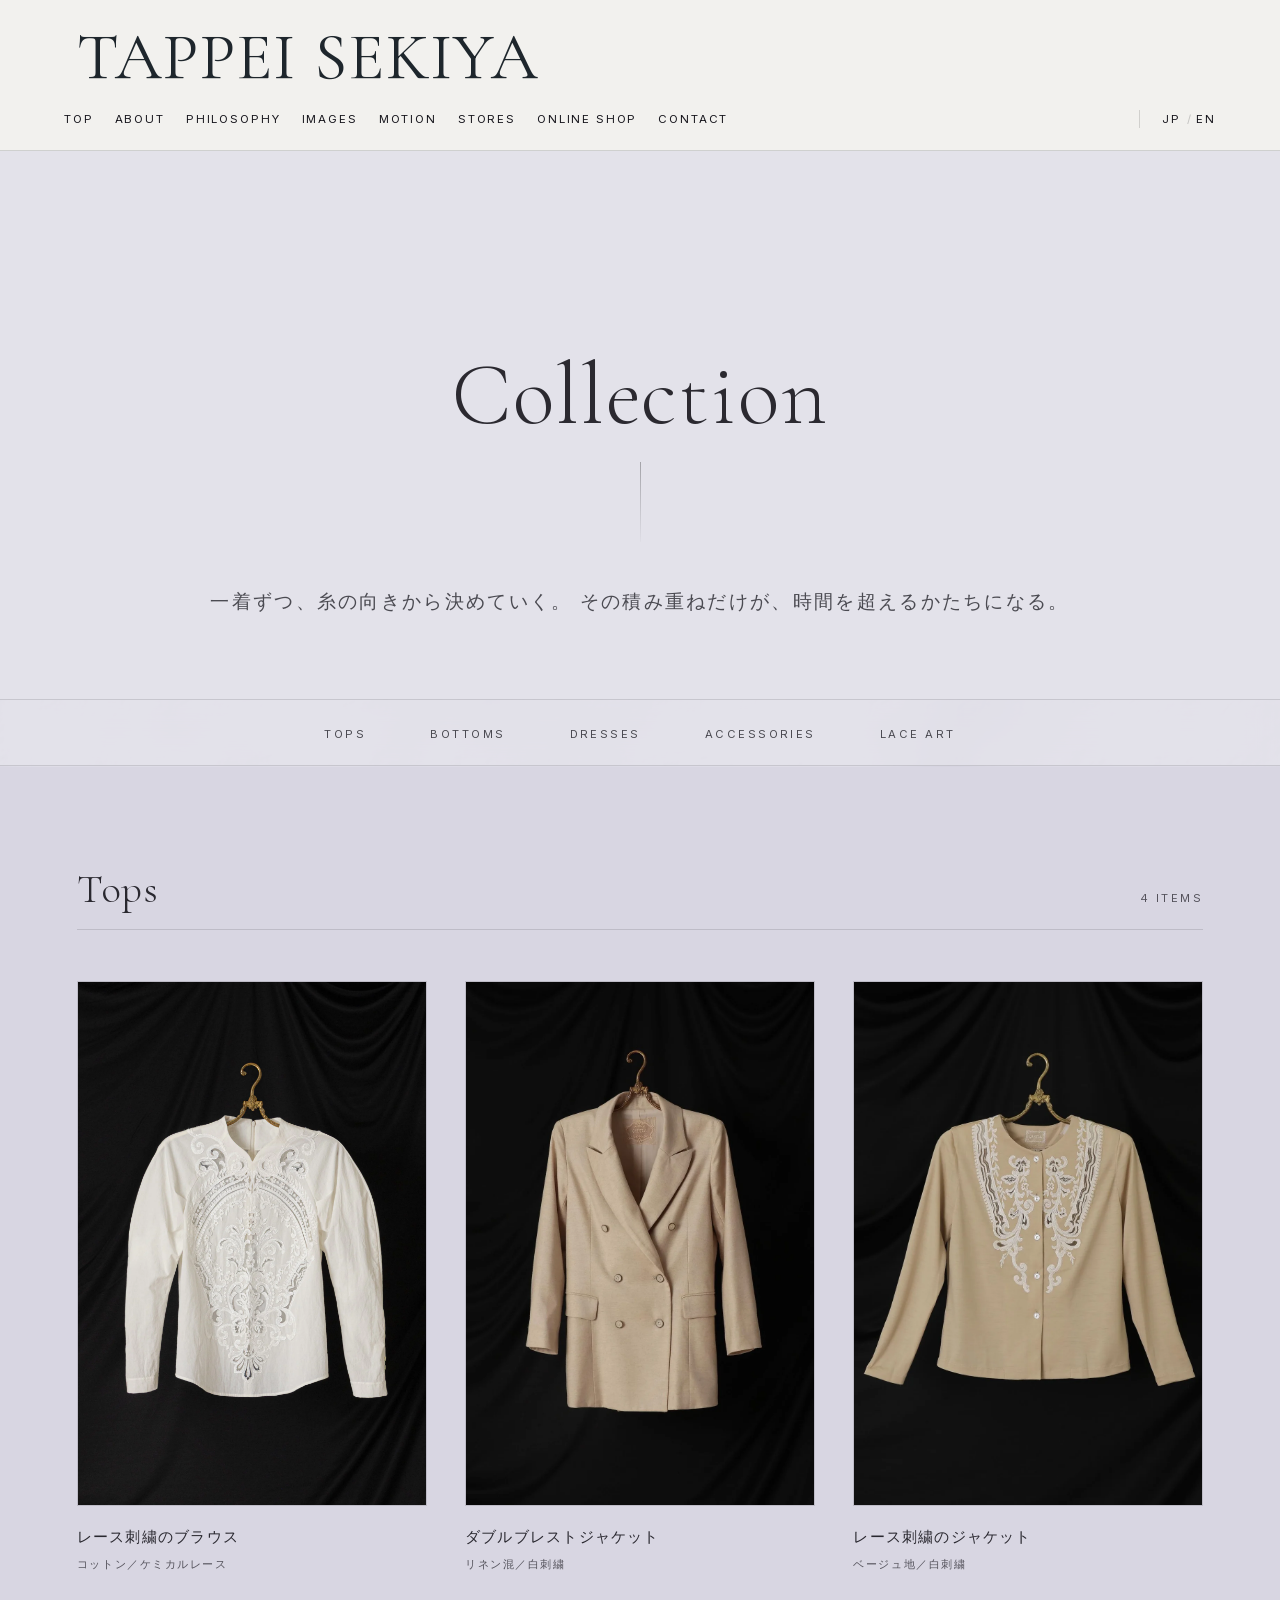
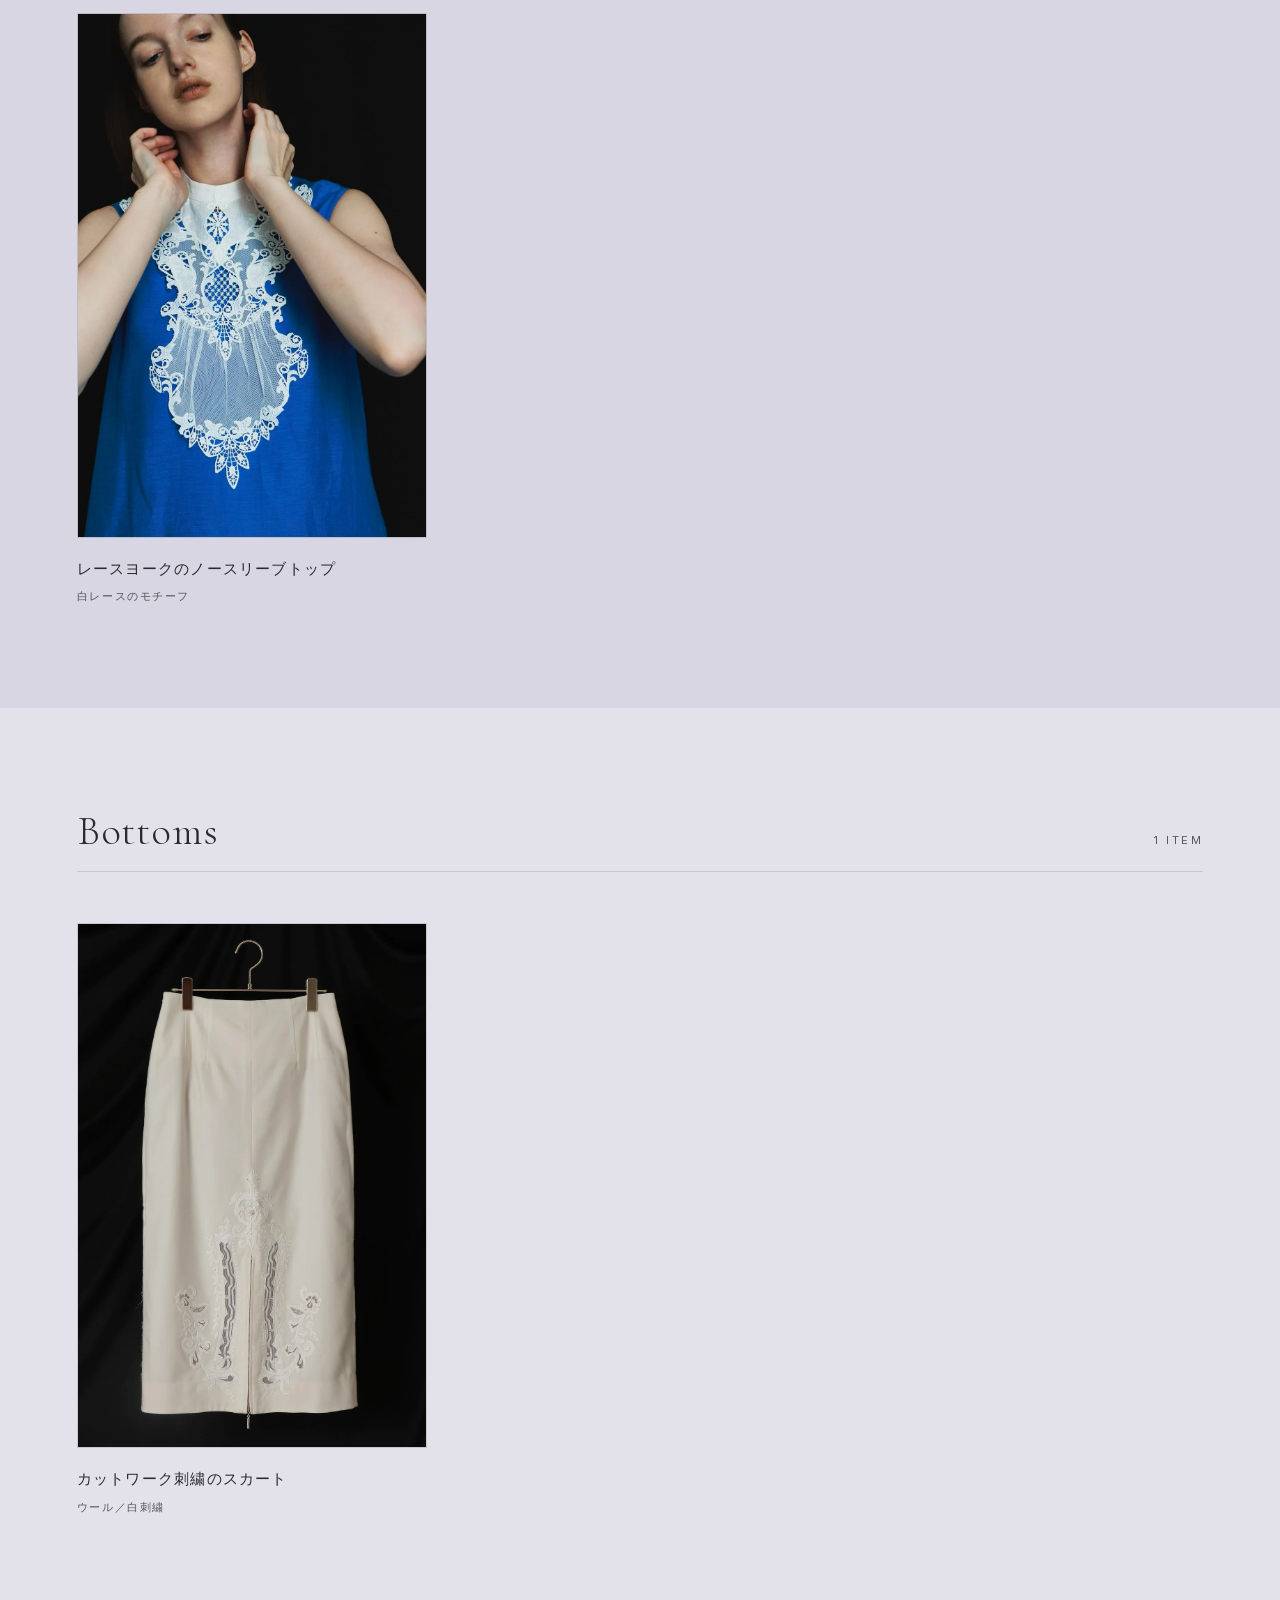
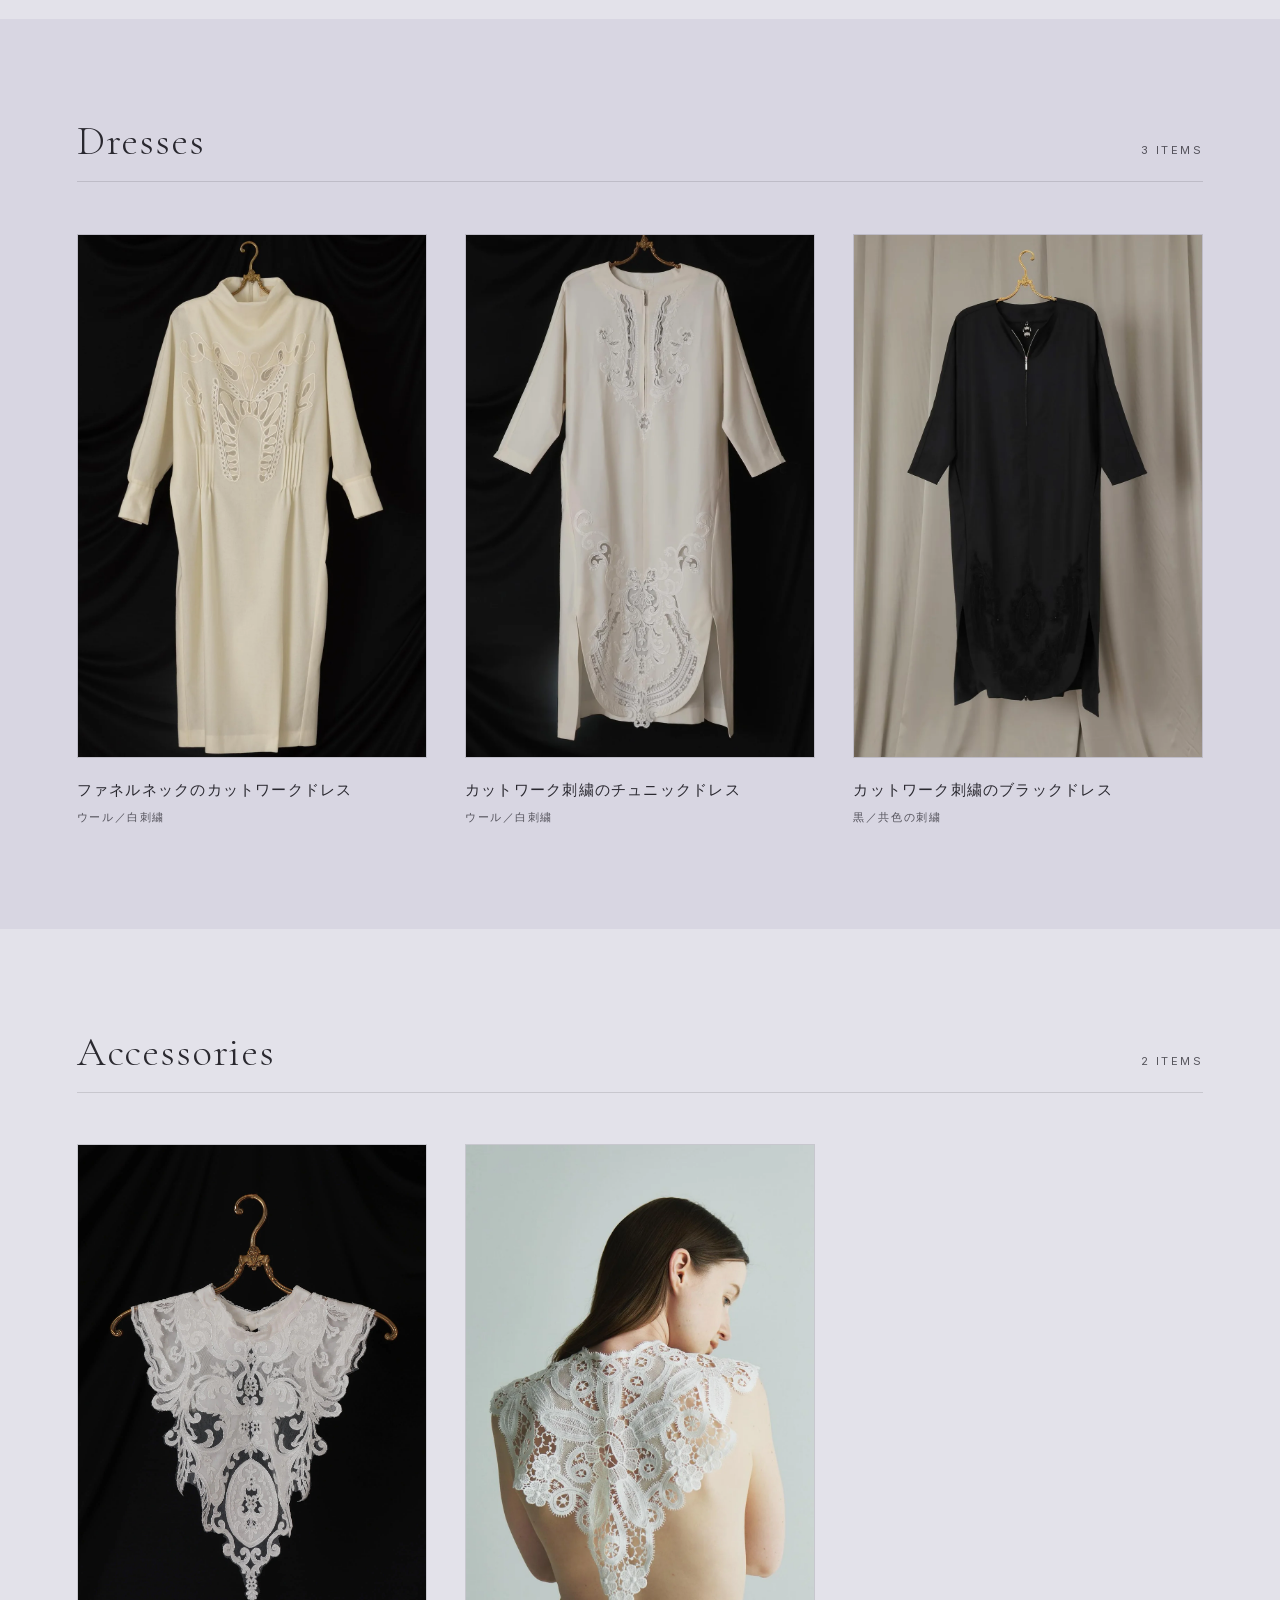
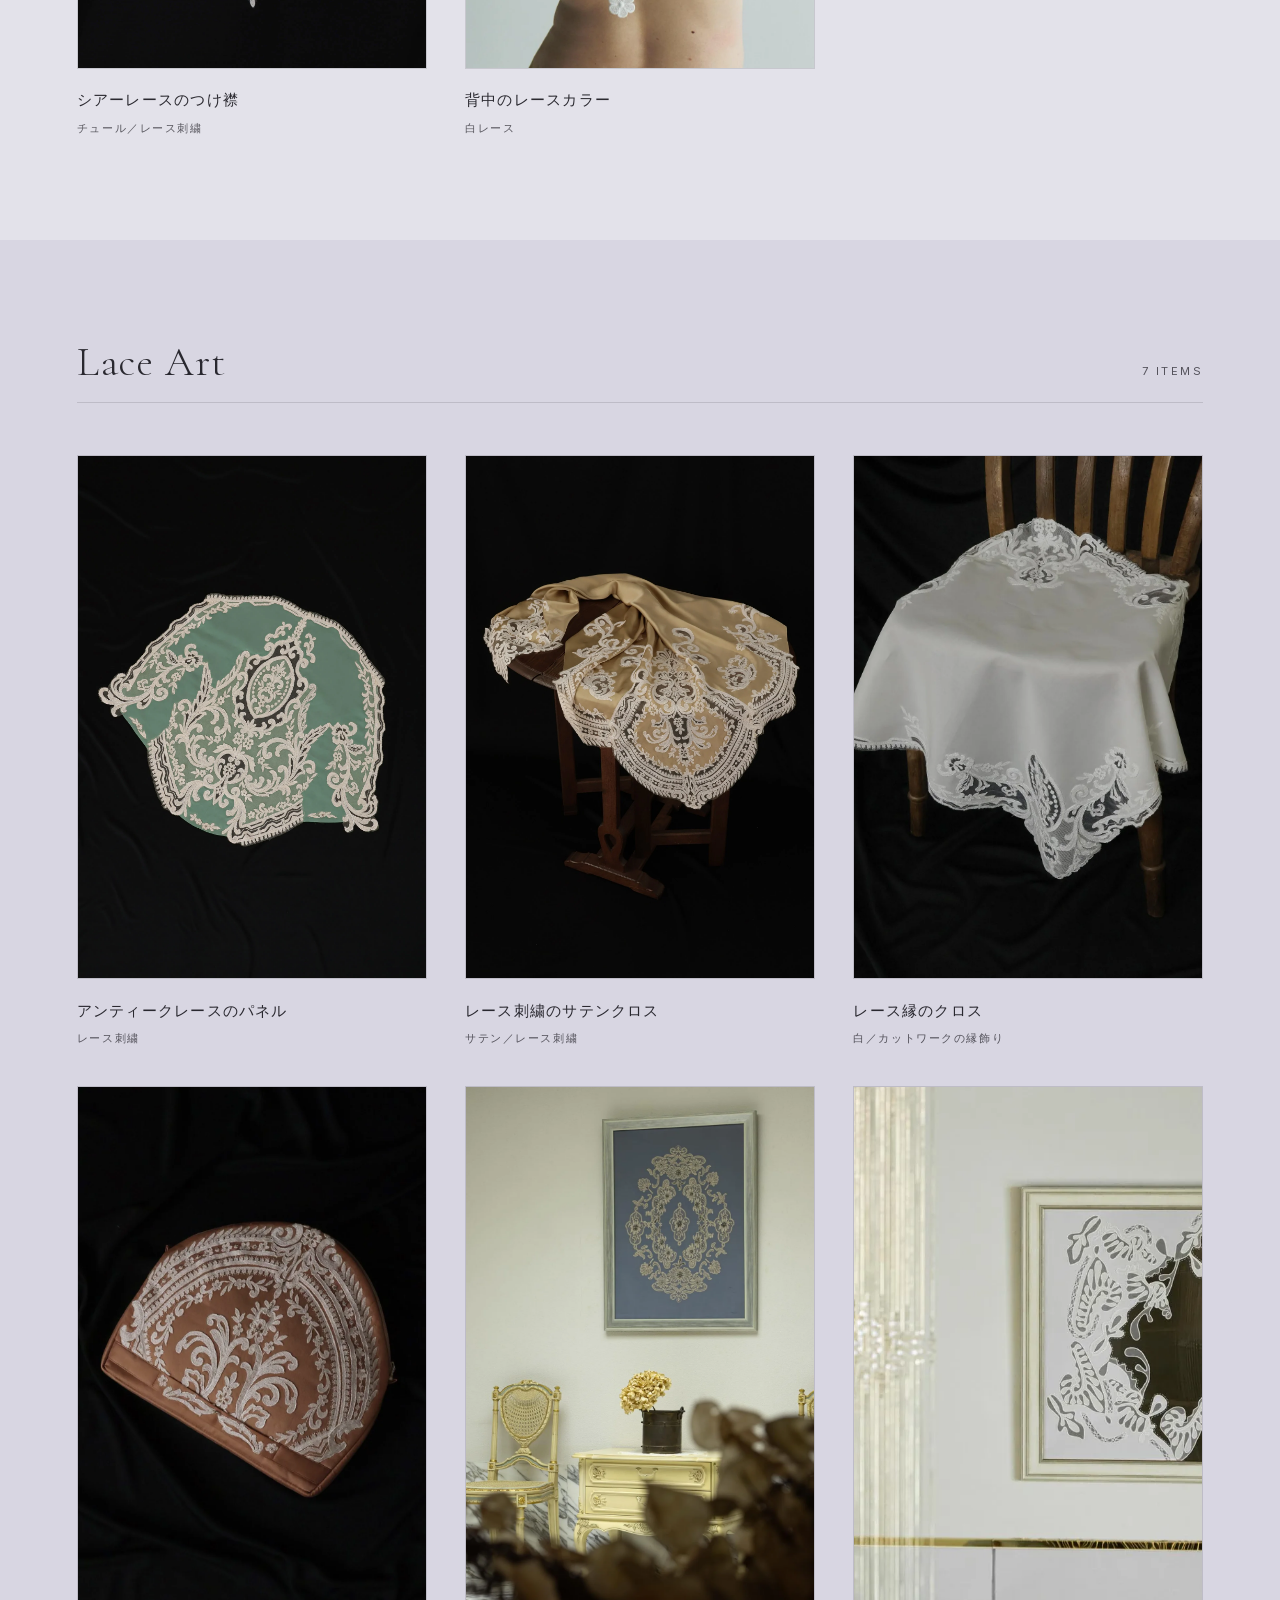
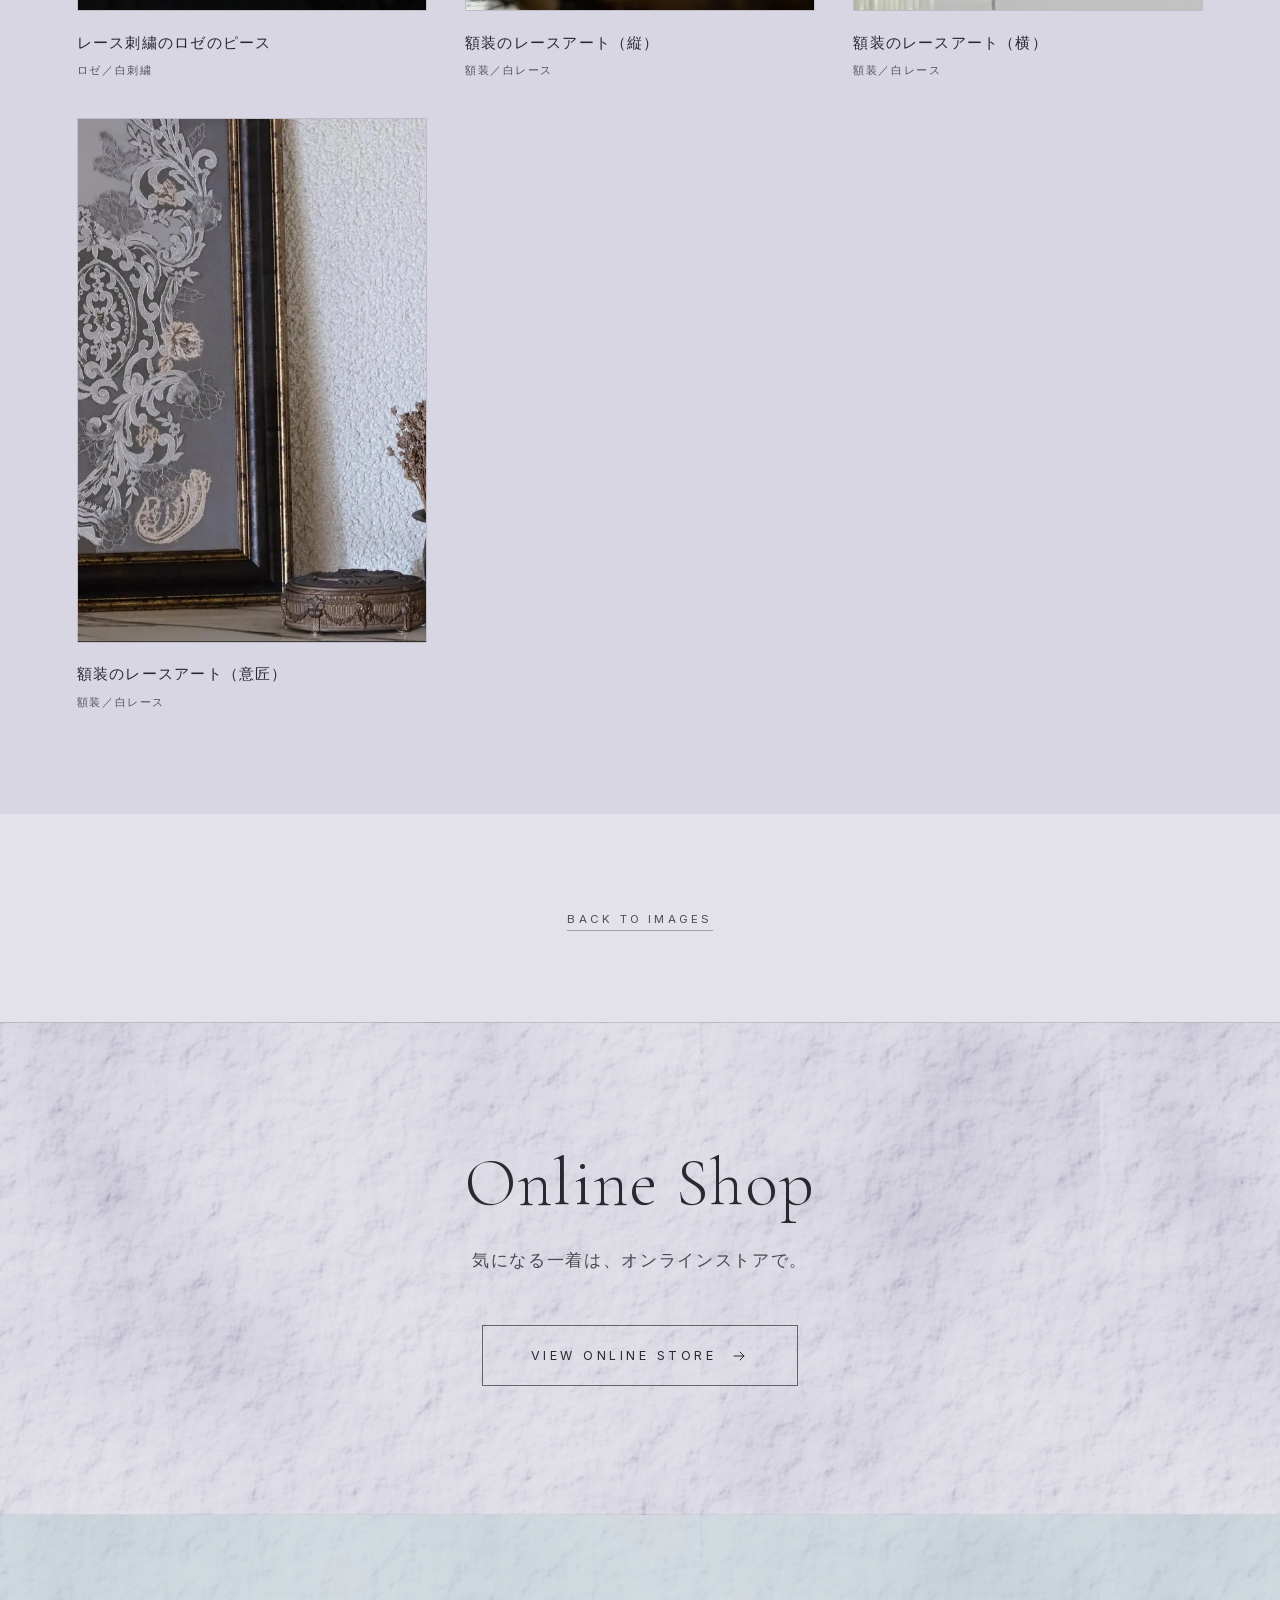
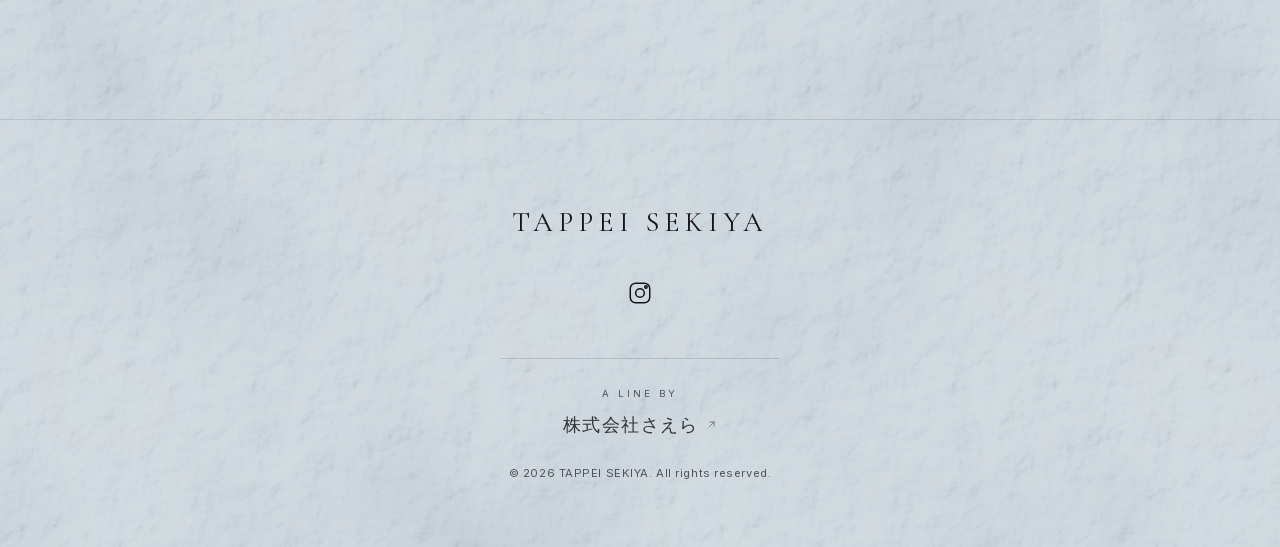
==== collection/index.html @ e844eca0 "TAPPEI SEKIYA site: initial publish (same files as Netlify deploy)" ====
<!DOCTYPE html>
<html lang="ja">
  <head>
    <!-- Google tag (gtag.js) -->
    <script>
      // 09-29 速度＝解析タグ(172KB)は最初の表示と取り合わせない＝読み込みが済んでから読む（計測は下の gtag() が溜めておく）
      addEventListener('load', function () { setTimeout(function () {
        var s = document.createElement('script'); s.async = true;
        s.src = 'https://www.googletagmanager.com/gtag/js?id=G-E9X6RZ1SRS'; document.head.appendChild(s);
      }, 1200); });
    </script>
    <script>
      window.dataLayer = window.dataLayer || [];
      function gtag(){dataLayer.push(arguments);}
      gtag('js', new Date());
      gtag('config', 'G-E9X6RZ1SRS');
      // 09-29 セクションごとの閲覧＝画面の中央線にかかったら1回だけ section_view
      //       店舗・オンラインストア・お問い合わせのリンクは押されたら cta_click
      addEventListener('DOMContentLoaded', function () {
        if ('IntersectionObserver' in window) {
          var io = new IntersectionObserver(function (es) {
            es.forEach(function (e) {
              if (!e.isIntersecting) return;
              gtag('event', 'section_view', { section_id: e.target.id });
              io.unobserve(e.target);
            });
          }, { rootMargin: '-50% 0px -50% 0px' });
          document.querySelectorAll('section[id]').forEach(function (s) { io.observe(s); });
        }
        document.addEventListener('click', function (ev) {
          var a = ev.target.closest && ev.target.closest('#stores a, #online-shop a, #contact a');
          if (!a) return;
          gtag('event', 'cta_click', { section_id: a.closest('section').id, link_url: a.href, link_text: (a.textContent || '').trim().slice(0, 60) });
        });
      });
    </script>
    <meta charset="UTF-8" />
    <meta name="viewport" content="width=device-width, initial-scale=1.0" />
    <title>Collection | TAPPEI SEKIYA</title>
    <link rel="preload" href="../fonts/cormorant_ac5feb95.woff2" as="font" type="font/woff2" crossorigin>
    <link rel="preload" href="../fonts/inter_bec94a4d.woff2" as="font" type="font/woff2" crossorigin>
    <!-- 09-29 Google Fonts と同じファイルを自前で配信（見た目は同一・外部への接続を2本減らす） -->
    <style>/* cyrillic-ext */
@font-face {
  font-family: 'Cormorant Garamond';
  font-style: italic;
  font-weight: 300;
  font-display: swap;
  src: url(../fonts/cormorant_e4dc741c.woff2) format('woff2');
  unicode-range: U+0460-052F, U+1C80-1C8A, U+20B4, U+2DE0-2DFF, U+A640-A69F, U+FE2E-FE2F;
}
/* cyrillic */
@font-face {
  font-family: 'Cormorant Garamond';
  font-style: italic;
  font-weight: 300;
  font-display: swap;
  src: url(../fonts/cormorant_f0ca3ec9.woff2) format('woff2');
  unicode-range: U+0301, U+0400-045F, U+0490-0491, U+04B0-04B1, U+2116;
}
/* vietnamese */
@font-face {
  font-family: 'Cormorant Garamond';
  font-style: italic;
  font-weight: 300;
  font-display: swap;
  src: url(../fonts/cormorant_185c3409.woff2) format('woff2');
  unicode-range: U+0102-0103, U+0110-0111, U+0128-0129, U+0168-0169, U+01A0-01A1, U+01AF-01B0, U+0300-0301, U+0303-0304, U+0308-0309, U+0323, U+0329, U+1EA0-1EF9, U+20AB;
}
/* latin-ext */
@font-face {
  font-family: 'Cormorant Garamond';
  font-style: italic;
  font-weight: 300;
  font-display: swap;
  src: url(../fonts/cormorant_28d80079.woff2) format('woff2');
  unicode-range: U+0100-02BA, U+02BD-02C5, U+02C7-02CC, U+02CE-02D7, U+02DD-02FF, U+0304, U+0308, U+0329, U+1D00-1DBF, U+1E00-1E9F, U+1EF2-1EFF, U+2020, U+20A0-20AB, U+20AD-20C0, U+2113, U+2C60-2C7F, U+A720-A7FF;
}
/* latin */
@font-face {
  font-family: 'Cormorant Garamond';
  font-style: italic;
  font-weight: 300;
  font-display: swap;
  src: url(../fonts/cormorant_880eabe2.woff2) format('woff2');
  unicode-range: U+0000-00FF, U+0131, U+0152-0153, U+02BB-02BC, U+02C6, U+02DA, U+02DC, U+0304, U+0308, U+0329, U+2000-206F, U+20AC, U+2122, U+2191, U+2193, U+2212, U+2215, U+FEFF, U+FFFD;
}
/* cyrillic-ext */
@font-face {
  font-family: 'Cormorant Garamond';
  font-style: italic;
  font-weight: 400;
  font-display: swap;
  src: url(../fonts/cormorant_e4dc741c.woff2) format('woff2');
  unicode-range: U+0460-052F, U+1C80-1C8A, U+20B4, U+2DE0-2DFF, U+A640-A69F, U+FE2E-FE2F;
}
/* cyrillic */
@font-face {
  font-family: 'Cormorant Garamond';
  font-style: italic;
  font-weight: 400;
  font-display: swap;
  src: url(../fonts/cormorant_f0ca3ec9.woff2) format('woff2');
  unicode-range: U+0301, U+0400-045F, U+0490-0491, U+04B0-04B1, U+2116;
}
/* vietnamese */
@font-face {
  font-family: 'Cormorant Garamond';
  font-style: italic;
  font-weight: 400;
  font-display: swap;
  src: url(../fonts/cormorant_185c3409.woff2) format('woff2');
  unicode-range: U+0102-0103, U+0110-0111, U+0128-0129, U+0168-0169, U+01A0-01A1, U+01AF-01B0, U+0300-0301, U+0303-0304, U+0308-0309, U+0323, U+0329, U+1EA0-1EF9, U+20AB;
}
/* latin-ext */
@font-face {
  font-family: 'Cormorant Garamond';
  font-style: italic;
  font-weight: 400;
  font-display: swap;
  src: url(../fonts/cormorant_28d80079.woff2) format('woff2');
  unicode-range: U+0100-02BA, U+02BD-02C5, U+02C7-02CC, U+02CE-02D7, U+02DD-02FF, U+0304, U+0308, U+0329, U+1D00-1DBF, U+1E00-1E9F, U+1EF2-1EFF, U+2020, U+20A0-20AB, U+20AD-20C0, U+2113, U+2C60-2C7F, U+A720-A7FF;
}
/* latin */
@font-face {
  font-family: 'Cormorant Garamond';
  font-style: italic;
  font-weight: 400;
  font-display: swap;
  src: url(../fonts/cormorant_880eabe2.woff2) format('woff2');
  unicode-range: U+0000-00FF, U+0131, U+0152-0153, U+02BB-02BC, U+02C6, U+02DA, U+02DC, U+0304, U+0308, U+0329, U+2000-206F, U+20AC, U+2122, U+2191, U+2193, U+2212, U+2215, U+FEFF, U+FFFD;
}
/* cyrillic-ext */
@font-face {
  font-family: 'Cormorant Garamond';
  font-style: normal;
  font-weight: 300;
  font-display: swap;
  src: url(../fonts/cormorant_68087e60.woff2) format('woff2');
  unicode-range: U+0460-052F, U+1C80-1C8A, U+20B4, U+2DE0-2DFF, U+A640-A69F, U+FE2E-FE2F;
}
/* cyrillic */
@font-face {
  font-family: 'Cormorant Garamond';
  font-style: normal;
  font-weight: 300;
  font-display: swap;
  src: url(../fonts/cormorant_a1028863.woff2) format('woff2');
  unicode-range: U+0301, U+0400-045F, U+0490-0491, U+04B0-04B1, U+2116;
}
/* vietnamese */
@font-face {
  font-family: 'Cormorant Garamond';
  font-style: normal;
  font-weight: 300;
  font-display: swap;
  src: url(../fonts/cormorant_4735e8ab.woff2) format('woff2');
  unicode-range: U+0102-0103, U+0110-0111, U+0128-0129, U+0168-0169, U+01A0-01A1, U+01AF-01B0, U+0300-0301, U+0303-0304, U+0308-0309, U+0323, U+0329, U+1EA0-1EF9, U+20AB;
}
/* latin-ext */
@font-face {
  font-family: 'Cormorant Garamond';
  font-style: normal;
  font-weight: 300;
  font-display: swap;
  src: url(../fonts/cormorant_48072044.woff2) format('woff2');
  unicode-range: U+0100-02BA, U+02BD-02C5, U+02C7-02CC, U+02CE-02D7, U+02DD-02FF, U+0304, U+0308, U+0329, U+1D00-1DBF, U+1E00-1E9F, U+1EF2-1EFF, U+2020, U+20A0-20AB, U+20AD-20C0, U+2113, U+2C60-2C7F, U+A720-A7FF;
}
/* latin */
@font-face {
  font-family: 'Cormorant Garamond';
  font-style: normal;
  font-weight: 300;
  font-display: swap;
  src: url(../fonts/cormorant_ac5feb95.woff2) format('woff2');
  unicode-range: U+0000-00FF, U+0131, U+0152-0153, U+02BB-02BC, U+02C6, U+02DA, U+02DC, U+0304, U+0308, U+0329, U+2000-206F, U+20AC, U+2122, U+2191, U+2193, U+2212, U+2215, U+FEFF, U+FFFD;
}
/* cyrillic-ext */
@font-face {
  font-family: 'Cormorant Garamond';
  font-style: normal;
  font-weight: 400;
  font-display: swap;
  src: url(../fonts/cormorant_68087e60.woff2) format('woff2');
  unicode-range: U+0460-052F, U+1C80-1C8A, U+20B4, U+2DE0-2DFF, U+A640-A69F, U+FE2E-FE2F;
}
/* cyrillic */
@font-face {
  font-family: 'Cormorant Garamond';
  font-style: normal;
  font-weight: 400;
  font-display: swap;
  src: url(../fonts/cormorant_a1028863.woff2) format('woff2');
  unicode-range: U+0301, U+0400-045F, U+0490-0491, U+04B0-04B1, U+2116;
}
/* vietnamese */
@font-face {
  font-family: 'Cormorant Garamond';
  font-style: normal;
  font-weight: 400;
  font-display: swap;
  src: url(../fonts/cormorant_4735e8ab.woff2) format('woff2');
  unicode-range: U+0102-0103, U+0110-0111, U+0128-0129, U+0168-0169, U+01A0-01A1, U+01AF-01B0, U+0300-0301, U+0303-0304, U+0308-0309, U+0323, U+0329, U+1EA0-1EF9, U+20AB;
}
/* latin-ext */
@font-face {
  font-family: 'Cormorant Garamond';
  font-style: normal;
  font-weight: 400;
  font-display: swap;
  src: url(../fonts/cormorant_48072044.woff2) format('woff2');
  unicode-range: U+0100-02BA, U+02BD-02C5, U+02C7-02CC, U+02CE-02D7, U+02DD-02FF, U+0304, U+0308, U+0329, U+1D00-1DBF, U+1E00-1E9F, U+1EF2-1EFF, U+2020, U+20A0-20AB, U+20AD-20C0, U+2113, U+2C60-2C7F, U+A720-A7FF;
}
/* latin */
@font-face {
  font-family: 'Cormorant Garamond';
  font-style: normal;
  font-weight: 400;
  font-display: swap;
  src: url(../fonts/cormorant_ac5feb95.woff2) format('woff2');
  unicode-range: U+0000-00FF, U+0131, U+0152-0153, U+02BB-02BC, U+02C6, U+02DA, U+02DC, U+0304, U+0308, U+0329, U+2000-206F, U+20AC, U+2122, U+2191, U+2193, U+2212, U+2215, U+FEFF, U+FFFD;
}
/* cyrillic-ext */
@font-face {
  font-family: 'Cormorant Garamond';
  font-style: normal;
  font-weight: 600;
  font-display: swap;
  src: url(../fonts/cormorant_68087e60.woff2) format('woff2');
  unicode-range: U+0460-052F, U+1C80-1C8A, U+20B4, U+2DE0-2DFF, U+A640-A69F, U+FE2E-FE2F;
}
/* cyrillic */
@font-face {
  font-family: 'Cormorant Garamond';
  font-style: normal;
  font-weight: 600;
  font-display: swap;
  src: url(../fonts/cormorant_a1028863.woff2) format('woff2');
  unicode-range: U+0301, U+0400-045F, U+0490-0491, U+04B0-04B1, U+2116;
}
/* vietnamese */
@font-face {
  font-family: 'Cormorant Garamond';
  font-style: normal;
  font-weight: 600;
  font-display: swap;
  src: url(../fonts/cormorant_4735e8ab.woff2) format('woff2');
  unicode-range: U+0102-0103, U+0110-0111, U+0128-0129, U+0168-0169, U+01A0-01A1, U+01AF-01B0, U+0300-0301, U+0303-0304, U+0308-0309, U+0323, U+0329, U+1EA0-1EF9, U+20AB;
}
/* latin-ext */
@font-face {
  font-family: 'Cormorant Garamond';
  font-style: normal;
  font-weight: 600;
  font-display: swap;
  src: url(../fonts/cormorant_48072044.woff2) format('woff2');
  unicode-range: U+0100-02BA, U+02BD-02C5, U+02C7-02CC, U+02CE-02D7, U+02DD-02FF, U+0304, U+0308, U+0329, U+1D00-1DBF, U+1E00-1E9F, U+1EF2-1EFF, U+2020, U+20A0-20AB, U+20AD-20C0, U+2113, U+2C60-2C7F, U+A720-A7FF;
}
/* latin */
@font-face {
  font-family: 'Cormorant Garamond';
  font-style: normal;
  font-weight: 600;
  font-display: swap;
  src: url(../fonts/cormorant_ac5feb95.woff2) format('woff2');
  unicode-range: U+0000-00FF, U+0131, U+0152-0153, U+02BB-02BC, U+02C6, U+02DA, U+02DC, U+0304, U+0308, U+0329, U+2000-206F, U+20AC, U+2122, U+2191, U+2193, U+2212, U+2215, U+FEFF, U+FFFD;
}
/* cyrillic-ext */
@font-face {
  font-family: 'Inter';
  font-style: normal;
  font-weight: 300;
  font-display: swap;
  src: url(../fonts/inter_c428ca13.woff2) format('woff2');
  unicode-range: U+0460-052F, U+1C80-1C8A, U+20B4, U+2DE0-2DFF, U+A640-A69F, U+FE2E-FE2F;
}
/* cyrillic */
@font-face {
  font-family: 'Inter';
  font-style: normal;
  font-weight: 300;
  font-display: swap;
  src: url(../fonts/inter_ec7f5af9.woff2) format('woff2');
  unicode-range: U+0301, U+0400-045F, U+0490-0491, U+04B0-04B1, U+2116;
}
/* greek-ext */
@font-face {
  font-family: 'Inter';
  font-style: normal;
  font-weight: 300;
  font-display: swap;
  src: url(../fonts/inter_085cd790.woff2) format('woff2');
  unicode-range: U+1F00-1FFF;
}
/* greek */
@font-face {
  font-family: 'Inter';
  font-style: normal;
  font-weight: 300;
  font-display: swap;
  src: url(../fonts/inter_4609148e.woff2) format('woff2');
  unicode-range: U+0370-0377, U+037A-037F, U+0384-038A, U+038C, U+038E-03A1, U+03A3-03FF;
}
/* vietnamese */
@font-face {
  font-family: 'Inter';
  font-style: normal;
  font-weight: 300;
  font-display: swap;
  src: url(../fonts/inter_1f53bf00.woff2) format('woff2');
  unicode-range: U+0102-0103, U+0110-0111, U+0128-0129, U+0168-0169, U+01A0-01A1, U+01AF-01B0, U+0300-0301, U+0303-0304, U+0308-0309, U+0323, U+0329, U+1EA0-1EF9, U+20AB;
}
/* latin-ext */
@font-face {
  font-family: 'Inter';
  font-style: normal;
  font-weight: 300;
  font-display: swap;
  src: url(../fonts/inter_367ba69a.woff2) format('woff2');
  unicode-range: U+0100-02BA, U+02BD-02C5, U+02C7-02CC, U+02CE-02D7, U+02DD-02FF, U+0304, U+0308, U+0329, U+1D00-1DBF, U+1E00-1E9F, U+1EF2-1EFF, U+2020, U+20A0-20AB, U+20AD-20C0, U+2113, U+2C60-2C7F, U+A720-A7FF;
}
/* latin */
@font-face {
  font-family: 'Inter';
  font-style: normal;
  font-weight: 300;
  font-display: swap;
  src: url(../fonts/inter_bec94a4d.woff2) format('woff2');
  unicode-range: U+0000-00FF, U+0131, U+0152-0153, U+02BB-02BC, U+02C6, U+02DA, U+02DC, U+0304, U+0308, U+0329, U+2000-206F, U+20AC, U+2122, U+2191, U+2193, U+2212, U+2215, U+FEFF, U+FFFD;
}
/* cyrillic-ext */
@font-face {
  font-family: 'Inter';
  font-style: normal;
  font-weight: 400;
  font-display: swap;
  src: url(../fonts/inter_c428ca13.woff2) format('woff2');
  unicode-range: U+0460-052F, U+1C80-1C8A, U+20B4, U+2DE0-2DFF, U+A640-A69F, U+FE2E-FE2F;
}
/* cyrillic */
@font-face {
  font-family: 'Inter';
  font-style: normal;
  font-weight: 400;
  font-display: swap;
  src: url(../fonts/inter_ec7f5af9.woff2) format('woff2');
  unicode-range: U+0301, U+0400-045F, U+0490-0491, U+04B0-04B1, U+2116;
}
/* greek-ext */
@font-face {
  font-family: 'Inter';
  font-style: normal;
  font-weight: 400;
  font-display: swap;
  src: url(../fonts/inter_085cd790.woff2) format('woff2');
  unicode-range: U+1F00-1FFF;
}
/* greek */
@font-face {
  font-family: 'Inter';
  font-style: normal;
  font-weight: 400;
  font-display: swap;
  src: url(../fonts/inter_4609148e.woff2) format('woff2');
  unicode-range: U+0370-0377, U+037A-037F, U+0384-038A, U+038C, U+038E-03A1, U+03A3-03FF;
}
/* vietnamese */
@font-face {
  font-family: 'Inter';
  font-style: normal;
  font-weight: 400;
  font-display: swap;
  src: url(../fonts/inter_1f53bf00.woff2) format('woff2');
  unicode-range: U+0102-0103, U+0110-0111, U+0128-0129, U+0168-0169, U+01A0-01A1, U+01AF-01B0, U+0300-0301, U+0303-0304, U+0308-0309, U+0323, U+0329, U+1EA0-1EF9, U+20AB;
}
/* latin-ext */
@font-face {
  font-family: 'Inter';
  font-style: normal;
  font-weight: 400;
  font-display: swap;
  src: url(../fonts/inter_367ba69a.woff2) format('woff2');
  unicode-range: U+0100-02BA, U+02BD-02C5, U+02C7-02CC, U+02CE-02D7, U+02DD-02FF, U+0304, U+0308, U+0329, U+1D00-1DBF, U+1E00-1E9F, U+1EF2-1EFF, U+2020, U+20A0-20AB, U+20AD-20C0, U+2113, U+2C60-2C7F, U+A720-A7FF;
}
/* latin */
@font-face {
  font-family: 'Inter';
  font-style: normal;
  font-weight: 400;
  font-display: swap;
  src: url(../fonts/inter_bec94a4d.woff2) format('woff2');
  unicode-range: U+0000-00FF, U+0131, U+0152-0153, U+02BB-02BC, U+02C6, U+02DA, U+02DC, U+0304, U+0308, U+0329, U+2000-206F, U+20AC, U+2122, U+2191, U+2193, U+2212, U+2215, U+FEFF, U+FFFD;
}
</style>
    <link rel="stylesheet" href="../style.css" />
    <!-- 09-13 トップと同じCDN3本。これが無いと main.js の1行目 gsap.registerPlugin で止まり、演出が全部死ぬ -->
    <script defer src="../vendor/gsap.min.js"></script>
    <script defer src="../vendor/ScrollTrigger.min.js"></script>
    <script defer src="../vendor/lenis.min.js"></script>
  </head>
  <body class="collection-page">
    <script>document.documentElement.classList.add('tex-on')</script>
    <!-- 09-17 トップと同じ並び＝社名の版面を帯の上に置き、その下にメニュー（オーナー指摘の画面と同じ形） -->
    <div class="collection-masthead">
      <h1 class="brand-name">TAPPEI SEKIYA</h1>
    </div>

    <!-- Navigation / Header -->
    <header class="header">
      <div class="header-logo">
        <a class='nav-wordmark' href='/'>TAPPEI SEKIYA</a>
      </div>
      <div class="lang-switch-mobile"><span class="nav-lang-active">JP</span><span class="nav-lang-divider">/</span><a href="../en/">EN</a></div>
      <button class="menu-toggle" type="button" aria-label="Open menu" aria-expanded="false" aria-controls="site-menu">
        <span></span>
        <span></span>
      </button>
      <nav class="header-nav">
        <ul class="nav-menu" id="site-menu">
          <li><a href='/#hero'>Top</a></li>
          <li><a href='/#about'>About</a></li>
          <li><a href='/#philosophy'>Philosophy</a></li>
          <li><a href='/#images'>Images</a></li>
          <li><a href='/#motion'>Motion</a></li>
          <li><a href='/#stores'>Stores</a></li>
          <li><a href="#online-shop">Online Shop</a></li>
          <li><a href='/#contact'>Contact</a></li>
          <li class="nav-lang"><span class="nav-lang-active">JP</span><span class="nav-lang-divider">/</span><a href="../en/">EN</a></li>
        </ul>
      </nav>
    </header>

    <main>
      <!-- Collection Intro -->
      <section class="collection-intro">
        <h1 class="collection-intro__title">Collection</h1>
        <div class="poetry-divider"></div>
        <p class="collection-intro__lead">
          一着ずつ、糸の向きから決めていく。<br class="mobile-only" />
          その積み重ねだけが、<br class="mobile-only" />時間を超えるかたちになる。
        </p>
      </section>

      <!-- Category Navigation -->
      <nav class="collection-catnav" aria-label="Categories">
        <ul>
          <li><a href="#tops">Tops</a></li>
          <li><a href="#bottoms">Bottoms</a></li>
          <li><a href="#dresses">Dresses</a></li>
          <li><a href="#accessories">Accessories</a></li>
          <li><a href="#lace-art">Lace Art</a></li>
        </ul>
      </nav>

      <!-- Tops -->
      <section class="collection-category collection-category--a" id="tops">
        <header class="collection-category__head">
          <span class="collection-category__label">Tops</span>
          <span class="collection-category__count">4 items</span>
        </header>
        <ul class="collection-grid">
          <li class="collection-item">
            <figure class="collection-item__media">
              <img src="../images/archive_blouse.webp" alt="レース刺繍のブラウス" loading="lazy" decoding="async" />
            </figure>
            <div class="collection-item__meta">
              <h2 class="collection-item__name">レース刺繍のブラウス</h2>
              <p class="collection-item__note">コットン／ケミカルレース</p>
            </div>
          </li>
          <li class="collection-item">
            <figure class="collection-item__media">
              <img src="../images/item_jacket_double.webp" alt="ダブルブレストジャケット" loading="lazy" decoding="async" />
            </figure>
            <div class="collection-item__meta">
              <h2 class="collection-item__name">ダブルブレストジャケット</h2>
              <p class="collection-item__note">リネン混／白刺繍</p>
            </div>
          </li>
                  <li class="collection-item">
            <figure class="collection-item__media">
              <img src="../images/item_jacket_beige_lace.webp" alt="レース刺繍のジャケット" loading="lazy" decoding="async" />
            </figure>
            <div class="collection-item__meta">
              <h2 class="collection-item__name">レース刺繍のジャケット</h2>
              <p class="collection-item__note">ベージュ地／白刺繍</p>
            </div>
          </li>
          <li class="collection-item">
            <figure class="collection-item__media">
              <img src="../images/item_top_lace_yoke.webp" alt="レースヨークのノースリーブトップ" loading="lazy" decoding="async" />
            </figure>
            <div class="collection-item__meta">
              <h2 class="collection-item__name">レースヨークのノースリーブトップ</h2>
              <p class="collection-item__note">白レースのモチーフ</p>
            </div>
          </li>
</ul>
      </section>

      <!-- Bottoms -->
      <section class="collection-category collection-category--b" id="bottoms">
        <header class="collection-category__head">
          <span class="collection-category__label">Bottoms</span>
          <span class="collection-category__count">1 item</span>
        </header>
        <ul class="collection-grid">
          <li class="collection-item">
            <figure class="collection-item__media">
              <img src="../images/item_skirt_cutwork.webp" alt="カットワーク刺繍のスカート" loading="lazy" decoding="async" />
            </figure>
            <div class="collection-item__meta">
              <h2 class="collection-item__name">カットワーク刺繍のスカート</h2>
              <p class="collection-item__note">ウール／白刺繍</p>
            </div>
          </li>
        </ul>
      </section>

      <!-- Dresses -->
      <section class="collection-category collection-category--a" id="dresses">
        <header class="collection-category__head">
          <span class="collection-category__label">Dresses</span>
          <span class="collection-category__count">3 items</span>
        </header>
        <ul class="collection-grid">
          <li class="collection-item">
            <figure class="collection-item__media">
              <img src="../images/item_dress_funnel_cutwork.webp" alt="ファネルネックのカットワークドレス" loading="lazy" decoding="async" />
            </figure>
            <div class="collection-item__meta">
              <h2 class="collection-item__name">ファネルネックのカットワークドレス</h2>
              <p class="collection-item__note">ウール／白刺繍</p>
            </div>
          </li>
          <li class="collection-item">
            <figure class="collection-item__media">
              <img src="../images/item_dress_tunic_cutwork.webp" alt="カットワーク刺繍のチュニックドレス" loading="lazy" decoding="async" />
            </figure>
            <div class="collection-item__meta">
              <h2 class="collection-item__name">カットワーク刺繍のチュニックドレス</h2>
              <p class="collection-item__note">ウール／白刺繍</p>
            </div>
          </li>
                  <li class="collection-item">
            <figure class="collection-item__media">
              <img src="../images/item_dress_black.webp" alt="カットワーク刺繍のブラックドレス" loading="lazy" decoding="async" />
            </figure>
            <div class="collection-item__meta">
              <h2 class="collection-item__name">カットワーク刺繍のブラックドレス</h2>
              <p class="collection-item__note">黒／共色の刺繍</p>
            </div>
          </li>
</ul>
      </section>

      <!-- Accessories -->
      <section class="collection-category collection-category--b" id="accessories">
        <header class="collection-category__head">
          <span class="collection-category__label">Accessories</span>
          <span class="collection-category__count">2 items</span>
        </header>
        <ul class="collection-grid">
          <li class="collection-item">
            <figure class="collection-item__media">
              <img src="../images/archive_collar.webp" alt="シアーレースのつけ襟" loading="lazy" decoding="async" />
            </figure>
            <div class="collection-item__meta">
              <h2 class="collection-item__name">シアーレースのつけ襟</h2>
              <p class="collection-item__note">チュール／レース刺繍</p>
            </div>
          </li>
                  <li class="collection-item">
            <figure class="collection-item__media">
              <img src="../images/item_collar_back_lace.webp" alt="背中のレースカラー" loading="lazy" decoding="async" />
            </figure>
            <div class="collection-item__meta">
              <h2 class="collection-item__name">背中のレースカラー</h2>
              <p class="collection-item__note">白レース</p>
            </div>
          </li>
</ul>
      </section>

      <!-- Lace Art（着用しないレースの作品・インテリア） -->
      <section class="collection-category collection-category--a" id="lace-art">
        <header class="collection-category__head">
          <span class="collection-category__label">Lace Art</span>
          <span class="collection-category__count">7 items</span>
        </header>
        <ul class="collection-grid">
          <li class="collection-item">
            <figure class="collection-item__media">
              <img src="../images/archive_lace_piece.webp" alt="アンティークレースのパネル" loading="lazy" decoding="async" />
            </figure>
            <div class="collection-item__meta">
              <h2 class="collection-item__name">アンティークレースのパネル</h2>
              <p class="collection-item__note">レース刺繍</p>
            </div>
          </li>
          <li class="collection-item">
            <figure class="collection-item__media">
              <img src="../images/archive_gold_drape.webp" alt="レース刺繍のサテンクロス" loading="lazy" decoding="async" />
            </figure>
            <div class="collection-item__meta">
              <h2 class="collection-item__name">レース刺繍のサテンクロス</h2>
              <p class="collection-item__note">サテン／レース刺繍</p>
            </div>
          </li>
                  <li class="collection-item">
            <figure class="collection-item__media">
              <img src="../images/lace_cloth_chair.webp" alt="レース縁のクロス" loading="lazy" decoding="async" />
            </figure>
            <div class="collection-item__meta">
              <h2 class="collection-item__name">レース縁のクロス</h2>
              <p class="collection-item__note">白／カットワークの縁飾り</p>
            </div>
          </li>
          <li class="collection-item">
            <figure class="collection-item__media">
              <img src="../images/lace_rose_piece.webp" alt="レース刺繍のロゼのピース" loading="lazy" decoding="async" />
            </figure>
            <div class="collection-item__meta">
              <h2 class="collection-item__name">レース刺繍のロゼのピース</h2>
              <p class="collection-item__note">ロゼ／白刺繍</p>
            </div>
          </li>
          <li class="collection-item">
            <figure class="collection-item__media">
              <img src="../images/lace_art_framed_03.webp" alt="額装のレースアート（縦）" loading="lazy" decoding="async" />
            </figure>
            <div class="collection-item__meta">
              <h2 class="collection-item__name">額装のレースアート（縦）</h2>
              <p class="collection-item__note">額装／白レース</p>
            </div>
          </li>
          <li class="collection-item">
            <figure class="collection-item__media">
              <img src="../images/lace_art_framed_01.webp" alt="額装のレースアート（横）" loading="lazy" decoding="async" />
            </figure>
            <div class="collection-item__meta">
              <h2 class="collection-item__name">額装のレースアート（横）</h2>
              <p class="collection-item__note">額装／白レース</p>
            </div>
          </li>
          <li class="collection-item">
            <figure class="collection-item__media">
              <img src="../images/lace_art_framed_02.webp" alt="額装のレースアート（意匠）" loading="lazy" decoding="async" />
            </figure>
            <div class="collection-item__meta">
              <h2 class="collection-item__name">額装のレースアート（意匠）</h2>
              <p class="collection-item__note">額装／白レース</p>
            </div>
          </li>
</ul>
      </section>

      <section class="collection-back">
        <a class='collection-back__link' href='/#images'>
          <span>Back to Images</span>
        </a>
      </section>

      <!-- 09-18 追加＝コレクションからそのままオンラインストアへ（オーナー指示）。
           既存の .online-shop-section の見た目をそのまま使う＝新しい色も新しい部品も足していない。
           戻す＝この<section>を消すだけ。 -->
      <section class="online-shop-section ed-dark" id="online-shop">
        <div class="online-shop-inner">
          <span class="online-shop-label">Online Shop</span>
          <p class="online-shop-text">気になる一着は、<br class="mobile-only" />オンラインストアで。</p>
          <a href="https://caetla-online.katalok.ooo/ja" class="online-shop-btn" target="_blank" rel="noopener noreferrer">
            <span>View Online Store</span>
            <svg width="20" height="20" viewBox="0 0 20 20" fill="none" aria-hidden="true">
              <path d="M5 10h10M11 6l4 4-4 4" stroke="currentColor" stroke-width="1" stroke-linecap="round" stroke-linejoin="round"/>
            </svg>
          </a>
        </div>
      </section>
    </main>

    <footer class="footer">
      <div class="footer-spacer" aria-hidden="true"></div>
      <div class="footer-content">
        <span class="footer-wordmark">TAPPEI SEKIYA</span>
        <a
          href="https://www.instagram.com/caetla_tappei_sekiya"
          class="instagram-link"
          target="_blank"
          rel="noopener noreferrer"
          aria-label="CAETLA Instagram"
        >
          <svg class="instagram-icon" viewBox="0 0 24 24" aria-hidden="true">
            <rect x="3" y="3" width="18" height="18" rx="5"></rect>
            <circle cx="12" cy="12" r="4"></circle>
            <circle cx="17.5" cy="6.5" r="1.1"></circle>
          </svg>
        </a>
        <div class="footer-parent-block">
          <span class="footer-parent-label">A Line by</span>
          <a href="https://caetla.co.jp/" class="footer-parent" target="_blank" rel="noopener noreferrer">
            <span>株式会社さえら</span>
            <svg width="11" height="11" viewBox="0 0 11 11" fill="none" aria-hidden="true">
              <path d="M3 8L8 3M8 3H4M8 3V7" stroke="currentColor" stroke-width="1" stroke-linecap="round" stroke-linejoin="round"/>
            </svg>
          </a>
        </div>
        <p class="copyright">&copy; 2026 TAPPEI SEKIYA. All rights reserved.</p>
      </div>
    </footer>

    <script type="module" src="../main.js"></script>
</body>
</html>
---- style.css ----
:root {
--color-bg: #ffffff;
--room-light: #f2f6f8;
--room-mid: #e7ecef;
--room-deep: #cfd8de;
--color-text: #111111;
--color-text-light: #666666;
--font-serif: 'Cormorant Garamond', serif;
--font-jp-serif: "Yu Mincho", "Hiragino Mincho ProN", "Hiragino Mincho Pro", "Noto Serif JP", serif;
--font-logo: Didot, "Bodoni 72 Display", "Bodoni 72", "Bodoni 11", serif;
--font-sans: 'Inter', sans-serif;
--spacing-unit: 1rem;
--anchor-offset: 118px;
}
html {
scroll-padding-top: var(--anchor-offset);
}
section[id],
div[id] {
scroll-margin-top: var(--anchor-offset);
}
* {
margin: 0;
padding: 0;
box-sizing: border-box;
}
body {
background-color: var(--color-bg);
color: var(--color-text);
font-family: var(--font-serif);
font-size: 18px;
line-height: 1.6;
overflow-x: hidden;
-webkit-font-smoothing: antialiased;
}
img {
max-width: 100%;
display: block;
image-rendering: high-quality;
transform: translateZ(0);
}
.hero-img, .lace-img, .img-block img {
filter: contrast(1.05) saturate(1.1) brightness(1.02);
}
.header {
position: fixed;
top: 0;
left: 0;
width: 100%;
padding: 2rem 4rem;
display: flex;
justify-content: space-between;
align-items: center;
z-index: 100;
background: rgba(231, 236, 239, 0.85);
border-bottom: 1px solid rgba(30, 38, 44, 0.14);
backdrop-filter: blur(14px);
-webkit-backdrop-filter: blur(14px);
color: var(--color-text);
pointer-events: none;
}
.header-logo a, .header-nav {
pointer-events: auto;
}
.nav-logo {
height: 24px;
filter: none;
transition: opacity 0.3s ease;
}
.nav-wordmark {
font-family: var(--font-serif);
font-weight: 400;
font-size: 0.95rem;
letter-spacing: 0.16em;
text-transform: uppercase;
white-space: nowrap;
color: var(--color-text);
text-decoration: none;
transition: opacity 0.3s ease;
}
.nav-logo:hover,
.nav-wordmark:hover {
opacity: 0.7;
}
.nav-menu {
display: flex;
gap: clamp(1.1rem, 1.8vw, 2rem);
list-style: none;
}
.menu-toggle {
display: none;
}
.nav-menu a {
position: relative;
font-family: var(--font-sans);
font-size: clamp(0.72rem, 0.82vw, 0.85rem);
letter-spacing: 0.16em;
text-transform: uppercase;
color: var(--color-text);
text-decoration: none;
}
.nav-menu a::after {
content: '';
position: absolute;
bottom: -4px;
left: 0;
width: 100%;
height: 1px;
background-color: rgba(160, 126, 78, 0.72);
transform: scaleX(0);
transform-origin: right;
transition: transform 0.3s cubic-bezier(0.25, 1, 0.5, 1);
}
.nav-menu a:hover::after {
transform: scaleX(1);
transform-origin: left;
}
.nav-lang {
display: flex;
align-items: center;
gap: 0.35rem;
margin-left: 0.6rem;
padding-left: 1.4rem;
border-left: 1px solid rgba(17, 17, 17, 0.15);
}
.nav-lang a::after {
content: none;
}
.nav-lang-active {
font-family: var(--font-sans);
font-size: clamp(0.72rem, 0.82vw, 0.85rem);
letter-spacing: 0.16em;
color: var(--color-text);
}
.nav-lang-divider {
font-family: var(--font-sans);
font-size: clamp(0.72rem, 0.82vw, 0.85rem);
color: rgba(17, 17, 17, 0.2);
}
.lang-switch-mobile {
display: none;
}
.hero {
position: relative;
min-height: 100vh;
width: 100vw;
background-color: var(--room-light);
display: flex;
align-items: center;
justify-content: space-between;
padding: 88px 0 0;
overflow: hidden;
}
.hero-image-container {
position: absolute;
inset: 88px 0 0;
width: 100%;
height: calc(100% - 88px);
overflow: hidden;
z-index: 1;
display: flex;
align-items: flex-start;
justify-content: center;
background-color: #0a0d0f;
}
.hero-image-container picture {
display: block;
width: 100%;
height: 100%;
}
.hero-img {
width: 100%;
height: 100%;
object-fit: cover;
object-position: center;
}
.hero-text-container {
position: absolute;
left: 8%;
right: auto;
top: 70%;
transform: translateY(-50%);
z-index: 2;
text-align: left;
display: flex;
flex-direction: column;
align-items: flex-start;
color: rgba(243, 240, 233, 0.94);
text-shadow: 0 0 22px rgba(0, 0, 0, 0.55), 0 1px 2px rgba(0, 0, 0, 0.4);
}
.brand-title {
display: flex;
flex-direction: column;
align-items: flex-start;
gap: 0.5rem;
margin-bottom: 2rem;
}
.logo-by-wrapper {
display: inline-block;
position: relative;
width: max-content;
}
.hero-logo {
display: block;
height: 100px;
margin-bottom: 0;
margin-left: -0.2rem;
filter: invert(1) brightness(0.95) drop-shadow(0 0 14px rgba(0, 0, 0, 0.45));
}
.brand-by {
position: absolute;
right: 1.9rem;
bottom: -0.55rem;
font-family: var(--font-serif);
font-style: italic;
font-size: 1.3rem;
letter-spacing: 0.1em;
}
.brand-name {
font-family: var(--font-serif);
font-weight: 400;
font-size: 4.5rem;
letter-spacing: 0.02em;
text-transform: uppercase;
line-height: 0.88;
margin: 0;
display: flex;
flex-direction: column;
align-items: flex-start;
}
.brand-line {
display: block;
}
.brand-line--first {
margin-left: 0;
}
.brand-line--second {
margin-left: 2rem;
letter-spacing: 0.08em;
}
.positioning-statement {
width: 100vw;
padding: clamp(5.5rem, 9vw, 9rem) 6vw clamp(4.5rem, 8vw, 7rem);
background: var(--room-mid);
border-top: 1px solid rgba(17, 17, 17, 0.06);
border-bottom: 1px solid rgba(17, 17, 17, 0.06);
}
.positioning-statement__inner {
width: min(920px, 100%);
margin: 0 auto;
text-align: center;
}
.positioning-statement__eyebrow {
margin-bottom: 2rem;
font-family: var(--font-sans);
font-size: 0.78rem;
letter-spacing: 0.16em;
text-transform: uppercase;
color: rgba(17, 17, 17, 0.52);
}
.positioning-statement__lead {
font-family: var(--font-jp-serif);
font-size: clamp(1.35rem, 2.25vw, 2.15rem);
font-weight: 300;
line-height: 2.05;
letter-spacing: 0.12em;
color: rgba(17, 17, 17, 0.76);
}
.lace-section {
position: relative;
height: 360vh;
width: 100vw;
background-color: var(--room-mid);
}
.lace-sticky {
position: sticky;
top: 0;
height: 100vh;
width: 100%;
display: flex;
flex-direction: column;
align-items: center;
justify-content: center;
overflow: hidden;
}
.lace-title {
position: absolute;
top: 10%;
font-family: var(--font-logo);
font-size: clamp(1.35rem, 2vw, 2.2rem);
font-weight: 300;
letter-spacing: 0.16em;
text-transform: uppercase;
z-index: 3;
}
.lace-image-wrapper {
position: relative;
width: 80vw;
height: 80vh;
max-width: 1200px;
transform: translateY(10vh);
}
.lace-img {
position: absolute;
top: 0;
left: 0;
width: 100%;
height: 100%;
object-fit: cover;
}
.lace-outline {
z-index: 2;
opacity: 0.28;
filter: contrast(1.1) brightness(1.05);
}
.lace-detail-wrapper {
position: absolute;
overflow: hidden;
}
.lace-detail-wrapper:hover .lace-detail-img {
transform: scale(1);
}
.lace-left {
top: 4%;
left: 2%;
width: 35%;
height: 44%;
z-index: 3;
}
.lace-center {
top: 22%;
left: 14%;
width: 48%;
height: 60%;
z-index: 5;
}
.lace-right {
bottom: 3%;
right: 1%;
width: 35%;
height: 43%;
z-index: 4;
}
.lace-final {
top: 17%;
left: 68%;
width: 46%;
height: 52%;
transform: translateX(-50%);
z-index: 7;
}
.lace-detail-img {
position: absolute;
top: 0;
left: 0;
width: 100%;
height: 100%;
object-fit: cover;
transform: scale(1.05);
transition: transform 0.3s cubic-bezier(0.25, 1, 0.5, 1);
}
body.is-dark .lace-section {
background-color: #0c0c0c;
}
.images-section {
width: 100vw;
padding: 14vw 0 0;
background: var(--room-deep);
}
.images-layout {
padding: 0 6vw 11vw;
display: grid;
grid-template-columns: minmax(220px, 0.32fr) minmax(720px, 1fr);
align-items: start;
gap: 5vw;
}
.images-copy {
position: sticky;
top: 130px;
max-width: 320px;
padding-top: 4vh;
}
.images-label {
display: block;
margin-bottom: 2rem;
font-family: var(--font-logo);
font-size: 4.25rem;
font-weight: 300;
line-height: 0.95;
letter-spacing: 0.02em;
text-transform: none;
color: var(--color-text);
}
.images-copy h2 {
font-family: var(--font-logo);
font-size: clamp(3.8rem, 6.4vw, 7.2rem);
font-weight: 300;
line-height: 0.95;
margin-bottom: 2.2rem;
}
.images-copy p {
font-family: var(--font-jp-serif);
font-size: clamp(1.2rem, 1.45vw, 1.55rem);
line-height: 2.05;
letter-spacing: 0.12em;
font-weight: 300;
color: var(--color-text-light);
}
.images-gallery {
display: grid;
grid-template-columns: repeat(12, minmax(0, 1fr));
grid-auto-rows: minmax(58px, 6vw);
gap: clamp(0.75rem, 1vw, 1.3rem);
align-items: stretch;
counter-reset: image-item;
}
.images-portrait {
position: relative;
width: 100%;
height: 100%;
overflow: hidden;
background: var(--room-deep);
border: 1px solid rgba(17, 17, 17, 0.06);
}
.images-gallery > .images-portrait:nth-child(1) {
grid-column: 1 / span 7;
grid-row: 1 / span 8;
}
.images-gallery > .images-portrait:nth-child(2) {
grid-column: 9 / span 4;
grid-row: 3 / span 5;
}
.images-gallery > .images-portrait:nth-child(3) {
grid-column: 8 / span 5;
grid-row: 10 / span 6;
}
.images-gallery > .images-portrait:nth-child(4) {
grid-column: 1 / span 6;
grid-row: 12 / span 7;
}
.images-gallery > .images-portrait:nth-child(5) {
grid-column: 3 / span 8;
grid-row: 21 / span 9;
}
.images-portrait__link {
display: block;
width: 100%;
height: 100%;
}
.images-portrait img {
width: 100%;
height: 100%;
object-fit: cover;
object-position: center top;
filter: saturate(0.95) contrast(1.04);
transition: transform 0.3s cubic-bezier(0.25, 1, 0.5, 1), filter 0.3s cubic-bezier(0.25, 1, 0.5, 1);
}
.images-portrait:hover img {
filter: saturate(1.02) contrast(1.07) brightness(1.05);
}
.films-panel {
display: grid;
grid-template-columns: minmax(220px, 0.42fr) minmax(560px, 1fr);
gap: 6vw;
align-items: start;
padding: 11vw 7vw 12vw;
background: var(--room-light);
color: #111111;
}
.films-copy {
max-width: 360px;
padding-top: 1.2rem;
transform: translateX(-1.35rem);
}
.films-copy .images-label,
.films-copy p {
color: rgba(17, 17, 17, 0.58);
}
.films-copy .images-label,
.contact-section .images-label,
.page-hero h1 {
color: var(--color-text);
}
.films-copy h2 {
font-family: var(--font-logo);
font-size: clamp(3rem, 6.4vw, 6.8rem);
font-weight: 300;
line-height: 0.94;
margin-bottom: 1.8rem;
}
.films-copy p {
font-family: var(--font-jp-serif);
font-size: clamp(1.2rem, 1.45vw, 1.55rem);
line-height: 2.05;
letter-spacing: 0.12em;
font-weight: 300;
}
.films-grid {
display: grid;
grid-template-columns: 1fr;
gap: 1.2rem;
align-items: end;
}
.film-card {
position: relative;
overflow: hidden;
background: var(--room-deep);
box-shadow: 0 34px 80px rgba(0, 0, 0, 0.08);
}
.film-card--main {
aspect-ratio: 16 / 10;
}
.film-card video,
.film-card img {
width: 100%;
height: 100%;
object-fit: cover;
display: block;
}
.film-card video {
background: var(--room-deep);
}
.film-card::after {
content: none;
position: absolute;
inset: 0;
background: linear-gradient(180deg, transparent 45%, rgba(0, 0, 0, 0.62));
pointer-events: none;
}
.film-card__meta {
display: flex;
align-items: center;
justify-content: space-between;
gap: 1rem;
padding: 1rem 0.2rem 0;
font-family: var(--font-sans);
font-size: 0.72rem;
letter-spacing: 0.22em;
text-transform: uppercase;
color: rgba(17, 17, 17, 0.62);
}
.closing-editorial {
display: grid;
grid-template-columns: minmax(260px, 0.38fr) minmax(0, 0.62fr);
gap: clamp(3rem, 7vw, 7rem);
align-items: center;
width: 100%;
margin: 0;
padding: 12vw max(6vw, calc((100% - 1180px) / 2)) 8vw;
background: var(--room-light);
}
.closing-editorial__copy {
max-width: 360px;
}
.closing-editorial__copy p {
font-family: var(--font-serif);
font-size: clamp(1.42rem, 2vw, 2.18rem);
line-height: 1.78;
letter-spacing: 0.06em;
color: rgba(17, 17, 17, 0.72);
margin-bottom: 2.6rem;
}
.contact-section .closing-editorial__copy p {
font-family: var(--font-jp-serif);
}
.closing-editorial__copy .contact-note {
font-family: var(--font-sans);
font-size: clamp(1rem, 1.3vw, 1.2rem);
line-height: 1.8;
letter-spacing: 0.06em;
color: rgba(17, 17, 17, 0.45);
margin-bottom: 2.6rem;
}
.contact-section .signature-contact {
position: relative;
margin-top: 2.4rem;
}
.contact-section .signature-contact::before {
content: "";
position: absolute;
left: 50%;
top: -2.4rem;
width: 1px;
height: 1.15rem;
background: rgba(17, 17, 17, 0.36);
}
.closing-editorial__image {
width: min(100%, 620px);
justify-self: end;
overflow: hidden;
background: var(--room-deep);
}
.closing-editorial__image img {
width: 100%;
height: auto;
display: block;
}
.editorial {
padding: 15vw 6vw;
display: flex;
flex-direction: column;
gap: 20vw;
background-color: var(--color-bg);
}
.editorial-row {
display: flex;
align-items: center;
position: relative;
min-height: 70vh;
}
.text-block {
max-width: 300px;
z-index: 2;
position: relative;
}
.chapter-num {
font-family: var(--font-sans);
font-size: 0.8rem;
letter-spacing: 0.2em;
color: var(--color-text-light);
display: block;
margin-bottom: 2rem;
border-bottom: 1px solid rgba(0,0,0,0.1);
padding-bottom: 0.5rem;
width: max-content;
}
.text-block h2 {
font-family: var(--font-logo);
font-weight: 300;
font-size: 3.5rem;
line-height: 1.1;
margin-bottom: 1.5rem;
}
.text-block p {
font-family: var(--font-sans);
font-size: 0.9rem;
line-height: 1.8;
color: var(--color-text-light);
letter-spacing: 0.05em;
}
.img-block {
overflow: hidden;
position: relative;
width: 70vw;
height: 80vh;
}
.img-block img {
width: 100%;
height: 100%;
object-fit: cover;
transform: scale(1.1);
}
.right-align {
justify-content: flex-end;
gap: 5rem;
}
.right-align .text-block { order: 1; }
.right-align .img-block { order: 2; width: 60vw; height: 85vh; }
.left-align {
justify-content: flex-start;
}
.left-align .img-block.large { width: 75vw; height: 90vh; }
.overlap .offset-text {
position: absolute;
right: 5%;
bottom: 10%;
z-index: 4;
background: rgba(255,255,255,0.8);
padding: 3rem;
backdrop-filter: blur(10px);
}
.overlap .floating {
position: absolute;
right: 15vw;
top: 10vh;
width: 28vw;
height: 45vh;
z-index: 1;
}
.center-align {
flex-direction: column;
align-items: center;
text-align: center;
gap: 4rem;
}
.center-align .img-block.wide { width: 80%; height: 60vh; }
.center-align .text-block p { margin: 0 auto; }
.overlap-reverse {
justify-content: flex-end;
}
.overlap-reverse .portrait { width: 55vw; height: 95vh; z-index: 3; margin-right: 5vw; }
.overlap-reverse .floating {
position: absolute;
left: 10vw;
top: 15vh;
width: 25vw;
height: 40vh;
z-index: 1;
}
.overlap-reverse .text-block {
position: absolute;
left: 7%;
top: 25%;
z-index: 4;
}
.center-large {
flex-direction: column;
align-items: center;
gap: 3rem;
}
.poetry-section {
min-height: auto;
display: flex;
flex-direction: column;
justify-content: center;
align-items: center;
padding: 8rem 4rem 10rem;
text-align: center;
position: relative;
background-color: #5f818b;
background-image:
radial-gradient(120% 90% at 18% 6%, rgba(245, 242, 235, 0.14), transparent 58%),
radial-gradient(95% 75% at 88% 96%, rgba(18, 24, 28, 0.2), transparent 62%),
url("images/tex/tex_45453904.webp"),
url("images/tex/tex_06abb567.webp");
background-blend-mode: normal, normal, soft-light, soft-light;
background-size: auto, auto, 700px 700px, 1100px 1100px;
background-repeat: no-repeat, no-repeat, repeat, repeat;
color: rgba(30, 38, 44, 0.7);
isolation: isolate;
overflow: hidden;
overflow: hidden;
}
.poetry-header {
display: flex;
flex-direction: column;
align-items: center;
margin-bottom: 2.25rem;
z-index: 1;
}
.poetry-section::before {
content: "";
position: absolute;
inset: -22%;
z-index: -1;
pointer-events: none;
background: radial-gradient(48% 38% at 32% 24%, rgba(246, 243, 236, 0.2), transparent 64%);
animation: poetry-light-drift 28s ease-in-out infinite alternate;
}
.poetry-section::after {
content: "";
position: absolute;
inset: 0;
z-index: 2;
pointer-events: none;
opacity: 0.055;
mix-blend-mode: soft-light;
background-image: url("images/tex/tex_0d80d917.webp");
}
@keyframes poetry-light-drift {
from {
transform: translate3d(-3%, -2%, 0) scale(1);
opacity: 0.8;
}
to {
transform: translate3d(4%, 3%, 0) scale(1.1);
opacity: 1;
}
}
.poetry-label {
font-family: var(--font-logo);
font-size: 4.25rem;
letter-spacing: 0.02em;
text-transform: none;
color: rgba(30, 38, 44, 0.7);
font-weight: 300;
line-height: 0.95;
opacity: 1;
}
.poetry-divider {
width: 1px;
height: 80px;
background: linear-gradient(to bottom, rgba(30,38,44,0.32), rgba(30,38,44,0.03));
margin-top: 1.5rem;
transform-origin: top;
}
body.is-dark .poetry-divider {
background: linear-gradient(to bottom, rgba(255,255,255,0.2), rgba(255,255,255,0.02));
}
.poetry-text {
font-family: var(--font-jp-serif);
color: rgba(30, 38, 44, 0.78);
font-size: clamp(1.4rem, 2.5vw, 2.2rem);
line-height: 2.2;
font-style: normal;
font-weight: 300;
letter-spacing: 0.15em;
max-width: 900px;
margin-bottom: 3rem;
z-index: 1;
}
.poetry-line {
display: inline-block;
white-space: nowrap;
}
.desktop-only {
display: inline;
}
.mobile-only {
display: none;
}
.philosophy-gallery {
display: flex;
gap: 5vw;
justify-content: center;
width: 100%;
z-index: 1;
}
.philosophy-gallery .img-block {
width: 40vw;
height: 80vh;
border: 1px solid rgba(0,0,0,0.05);
}
.is-dark .philosophy-gallery .img-block {
border-color: rgba(255,255,255,0.1);
}
.philosophy-gallery--archive {
display: grid;
grid-template-columns: repeat(12, 1fr);
column-gap: 1.5vw;
row-gap: 3vw;
align-items: start;
justify-content: stretch;
}
.philosophy-gallery--archive .img-block {
width: 100%;
height: auto;
aspect-ratio: 3 / 4;
}
.philosophy-gallery--archive .img-block:nth-child(1) {
grid-column: 1 / 5;
grid-row: 1;
margin-top: 4vh;
}
.philosophy-gallery--archive .img-block:nth-child(2) {
grid-column: 6 / 9;
grid-row: 2;
margin-top: -18vh;
}
.philosophy-gallery--archive .img-block:nth-child(3) {
grid-column: 9 / 13;
grid-row: 1 / span 2;
margin-top: 26vh;
}
.philosophy-gallery--archive .img-block:nth-child(4) {
grid-column: 2 / 7;
grid-row: 3;
margin-top: -1vh;
}
.philosophy-gallery--archive .img-block:nth-child(5) {
grid-column: 8 / 12;
grid-row: 3;
margin-top: 14vh;
}
.philosophy-gallery--archive .img-block:nth-child(6) {
grid-column: 1 / 5;
grid-row: 4;
margin-top: 6vh;
}
.philosophy-gallery--archive .img-block:nth-child(7) {
grid-column: 6 / 11;
grid-row: 4;
margin-top: 2vh;
}
.philosophy-gallery--archive .img-block:nth-child(8) {
grid-column: 8 / 13;
grid-row: 5;
margin-top: 2vh;
}
.philosophy-gallery--archive .img-block:nth-child(9) {
grid-column: 2 / 6;
grid-row: 6;
margin-top: -6vh;
}
.philosophy-gallery--archive .img-block:nth-child(10) {
grid-column: 7 / 10;
grid-row: 6;
margin-top: 12vh;
}
.philosophy-gallery--archive .img-block:nth-child(11) {
grid-column: 1 / 5;
grid-row: 7;
margin-top: 6vh;
}
.philosophy-gallery--archive .img-block:nth-child(12) {
grid-column: 6 / 12;
grid-row: 7;
margin-top: 0;
}
.page-hero {
min-height: auto;
width: 100vw;
background-color: var(--room-deep);
display: flex;
flex-direction: column;
justify-content: center;
align-items: center;
padding: 12rem 4rem 6rem;
text-align: center;
}
.page-hero .img-block {
width: clamp(300px, 34vw, 520px);
height: auto;
aspect-ratio: 3 / 4;
margin-top: 2.5rem;
margin-bottom: 0.8rem;
box-shadow: 0 40px 80px rgba(0,0,0,0.1);
background: var(--room-deep);
}
.page-hero .about-image {
object-fit: cover;
object-position: center center;
transform: none;
filter: none;
}
.is-dark .page-hero .img-block {
box-shadow: 0 40px 80px rgba(0,0,0,0.5);
}
.page-hero h1 {
font-family: var(--font-logo);
font-weight: 300;
font-size: 4.25rem;
line-height: 0.95;
letter-spacing: 0.02em;
margin-bottom: 2rem;
}
.page-hero p {
font-family: var(--font-jp-serif);
font-size: clamp(1.2rem, 1.45vw, 1.55rem);
line-height: 2.05;
letter-spacing: 0.12em;
font-weight: 300;
max-width: 920px;
color: var(--color-text-light);
margin: 0 auto 0.9rem;
}
.about-designer-statement {
width: min(860px, 100%);
margin: clamp(3.4rem, 5.5vw, 5rem) auto clamp(3rem, 4.8vw, 4.4rem);
padding-top: clamp(2.3rem, 3.5vw, 3.4rem);
border-top: 1px solid rgba(17, 17, 17, 0.12);
}
.about-designer-statement__lead {
margin-bottom: 1.5rem !important;
font-size: clamp(1.45rem, 2.4vw, 2.25rem) !important;
line-height: 1.65 !important;
letter-spacing: 0.12em !important;
color: rgba(17, 17, 17, 0.88) !important;
}
.about-designer-statement p:not(.about-designer-statement__lead) {
font-size: clamp(1.2rem, 1.45vw, 1.55rem);
line-height: 2.05;
letter-spacing: 0.12em;
color: rgba(17, 17, 17, 0.66);
}
.about-credit {
font-family: var(--font-logo);
font-size: clamp(1.35rem, 1.95vw, 1.9rem);
font-weight: 300;
letter-spacing: 0.14em;
color: var(--color-text);
margin-top: 0.2rem;
display: flex;
flex-direction: column;
align-items: center;
gap: 0;
line-height: 1.1;
}
.about-credit-role {
font-family: var(--font-sans);
font-size: 0.72rem;
letter-spacing: 0.24em;
text-transform: uppercase;
color: rgba(17, 17, 17, 0.42);
margin-bottom: -0.35rem;
}
.about-parent-link {
color: inherit;
text-decoration: none;
border-bottom: 1px solid rgba(17, 17, 17, 0.22);
padding-bottom: 1px;
transition: border-color 0.3s ease, color 0.3s ease;
}
.about-parent-link:hover {
color: var(--color-text);
border-color: rgba(17, 17, 17, 0.55);
}
.desktop-break {
display: block;
}
.img-block.massive {
width: 95vw;
max-width: 95vw;
height: auto;
max-height: 95vh;
box-shadow: 0 30px 60px rgba(0, 0, 0, 0.15);
border: 1px solid rgba(0,0,0,0.05);
background-color: transparent;
}
.img-block.massive img {
width: 100%;
height: auto;
max-height: 85vh;
object-fit: contain;
filter: contrast(1.15) saturate(1.1) brightness(1.05);
}
.bottom-centered {
text-align: center;
display: flex;
flex-direction: column;
align-items: center;
}
.contact-bridge {
display: flex;
justify-content: center;
align-items: center;
width: 100%;
padding: 17rem 4rem 5rem;
}
.signature-contact {
display: inline-flex;
align-items: center;
justify-content: center;
width: min(360px, 100%);
min-height: 76px;
margin: 0;
border: 1px solid rgba(17, 17, 17, 0.72);
color: #111111;
font-family: var(--font-sans);
font-size: 0.82rem;
letter-spacing: 0.32em;
text-transform: uppercase;
text-decoration: none;
background-color: rgba(207, 216, 222, 0.58);
backdrop-filter: blur(8px);
-webkit-backdrop-filter: blur(8px);
transition: background-color 0.3s ease, color 0.3s ease, transform 0.3s ease, border-color 0.3s ease;
}
.signature-contact:hover {
background-color: #111111;
border-color: #111111;
color: #ffffff;
transform: translateY(-3px);
}
.stockist-section {
padding: 10vw 6vw 8vw;
background: var(--room-light);
border-top: 1px solid rgba(17, 17, 17, 0.08);
}
.stockist-inner {
max-width: 960px;
margin: 0 auto;
}
.stockist-header {
text-align: center;
margin-bottom: 4rem;
}
.stockist-grid {
display: grid;
grid-template-columns: repeat(2, 1fr);
gap: 0 6vw;
}
.stockist-card {
padding: 2.2rem 0;
border-top: 1px solid rgba(17, 17, 17, 0.1);
}
.stockist-zip {
font-family: var(--font-sans);
font-size: 0.7rem;
letter-spacing: 0.08em;
color: rgba(17, 17, 17, 0.4);
margin-bottom: 0.5rem;
}
.stockist-name {
font-family: var(--font-jp-serif);
font-size: 0.82rem;
font-weight: 400;
letter-spacing: 0.18em;
margin-bottom: 0.6rem;
color: var(--color-text);
}
.stockist-details {
margin-top: 0.8rem;
display: flex;
flex-direction: column;
gap: 0.2rem;
}
.stockist-details div {
display: flex;
gap: 1rem;
font-family: var(--font-jp-serif);
font-size: 0.72rem;
letter-spacing: 0.06em;
color: rgba(17, 17, 17, 0.52);
}
.stockist-details dt {
min-width: 3.5rem;
color: rgba(17, 17, 17, 0.38);
letter-spacing: 0.12em;
}
.stockist-details dd {
margin: 0;
}
.stockist-map {
display: inline-block;
margin-top: 1rem;
font-family: var(--font-sans);
font-size: 0.68rem;
letter-spacing: 0.18em;
text-transform: uppercase;
color: var(--color-text);
text-decoration: none;
border-bottom: 1px solid rgba(17, 17, 17, 0.25);
padding-bottom: 2px;
transition: border-color 0.3s ease, opacity 0.3s ease;
}
.stockist-map:hover {
border-color: rgba(17, 17, 17, 0.7);
opacity: 0.7;
}
.stockist-sub {
font-family: var(--font-jp-serif);
font-size: 0.95rem;
letter-spacing: 0.06em;
color: var(--color-text-light);
margin-bottom: 0.3rem;
}
.stockist-address {
font-family: var(--font-jp-serif);
font-size: 0.72rem;
letter-spacing: 0.04em;
color: rgba(17, 17, 17, 0.42);
margin-bottom: 0.8rem;
}
.stockist-info {
display: flex;
gap: 1.5rem;
font-family: var(--font-jp-serif);
font-size: 0.72rem;
letter-spacing: 0.08em;
color: rgba(17, 17, 17, 0.48);
}
.online-shop-section {
display: flex;
justify-content: center;
align-items: center;
padding: 10vw 4rem;
background: var(--room-deep);
border-top: 1px solid rgba(17, 17, 17, 0.06);
border-bottom: 1px solid rgba(17, 17, 17, 0.06);
}
.online-shop-inner {
text-align: center;
max-width: 560px;
}
.online-shop-label {
display: block;
font-family: var(--font-logo);
font-size: 4.25rem;
font-weight: 300;
line-height: 0.95;
letter-spacing: 0.02em;
color: var(--color-text);
margin-bottom: 1.8rem;
}
.online-shop-text {
font-family: var(--font-jp-serif);
font-size: clamp(1rem, 1.3vw, 1.25rem);
line-height: 2;
letter-spacing: 0.1em;
color: var(--color-text-light);
margin-bottom: 3rem;
}
.online-shop-btn {
display: inline-flex;
align-items: center;
gap: 0.8rem;
padding: 1.2rem 3rem;
border: 1px solid rgba(17, 17, 17, 0.72);
color: #111111;
font-family: var(--font-sans);
font-size: 0.78rem;
letter-spacing: 0.28em;
text-transform: uppercase;
text-decoration: none;
background: transparent;
transition: background-color 0.3s ease, color 0.3s ease, transform 0.3s ease, border-color 0.3s ease;
}
.online-shop-btn:hover {
background-color: #111111;
border-color: #111111;
color: #ffffff;
transform: translateY(-3px);
}
.online-shop-btn svg {
transition: transform 0.3s ease;
}
.online-shop-btn:hover svg {
transform: translateX(4px);
}
.footer {
padding: 0;
text-align: center;
background: var(--room-deep);
}
.footer-spacer {
height: clamp(120px, 16vw, 220px);
border-bottom: 1px solid rgba(17, 17, 17, 0.12);
}
.footer-content {
padding: 5.5rem 4rem 4rem;
background: var(--room-deep);
display: flex;
flex-direction: column;
align-items: center;
gap: 1.6rem;
}
.footer-logo {
height: 54px;
margin-bottom: 0.5rem;
}
.footer-wordmark {
display: block;
font-family: var(--font-serif);
font-size: 1.75rem;
letter-spacing: 0.18em;
text-transform: uppercase;
line-height: 1;
margin-bottom: 0.9rem;
}
.footer p {
font-family: var(--font-sans);
font-size: 0.8rem;
letter-spacing: 0.1em;
color: var(--color-text-light);
}
.instagram-link {
display: inline-flex;
align-items: center;
justify-content: center;
width: 34px;
height: 34px;
color: var(--color-text);
text-decoration: none;
transition: opacity 0.3s ease, transform 0.3s ease;
}
.instagram-link:hover {
opacity: 0.55;
transform: translateY(-2px);
}
.instagram-icon {
width: 26px;
height: 26px;
fill: none;
stroke: currentColor;
stroke-width: 1.4;
}
@media (max-width: 1024px) {
.text-block h2 { font-size: 3rem; }
}
@media (max-width: 1200px) {
.images-layout {
grid-template-columns: minmax(180px, 0.32fr) minmax(0, 1fr);
gap: 4vw;
}
.images-gallery {
grid-auto-rows: minmax(0, 6vw);
}
.films-panel {
grid-template-columns: minmax(180px, 0.42fr) minmax(0, 1fr);
}
}
@media (max-width: 768px) {
.header {
padding: 1rem 1.5rem;
flex-direction: row;
justify-content: space-between;
align-items: center;
gap: 0;
background-color: rgba(231, 236, 239, 0.92);
backdrop-filter: blur(10px);
-webkit-backdrop-filter: blur(10px);
border-bottom: 1px solid rgba(0, 0, 0, 0.05);
mix-blend-mode: normal;
color: var(--color-text);
}
.header-logo a {
display: flex;
align-items: center;
}
.nav-logo {
height: 17px;
filter: none;
}
.nav-wordmark {
font-size: 0.72rem;
letter-spacing: 0.14em;
}
.menu-toggle {
display: inline-flex;
position: relative;
z-index: 102;
width: 36px;
height: 28px;
align-items: center;
justify-content: center;
flex-direction: column;
gap: 7px;
border: 0;
background: transparent;
color: var(--color-text);
cursor: pointer;
pointer-events: auto;
}
.menu-toggle span {
display: block;
width: 26px;
height: 1px;
background: currentColor;
transition: transform 0.3s ease, opacity 0.3s ease;
}
.header.is-menu-open .menu-toggle span:first-child {
transform: translateY(4px) rotate(28deg);
}
.header.is-menu-open .menu-toggle span:last-child {
transform: translateY(-4px) rotate(-28deg);
}
.header-nav {
position: absolute;
top: 100%;
left: 0;
width: 100%;
pointer-events: none;
}
.nav-menu {
display: flex;
flex-direction: column;
align-items: center;
gap: 1.25rem;
padding: 2rem 1.5rem 2.2rem;
background: rgba(252, 249, 244, 0.94);
border-bottom: 1px solid rgba(190, 161, 118, 0.22);
opacity: 0;
transform: translateY(-10px);
visibility: hidden;
transition: opacity 0.3s ease, transform 0.3s ease, visibility 0.3s ease;
pointer-events: none;
}
.header.is-menu-open .header-nav,
.header.is-menu-open .nav-menu {
pointer-events: auto;
}
.header.is-menu-open .nav-menu {
opacity: 1;
transform: translateY(0);
visibility: visible;
}
.nav-menu a {
color: var(--color-text);
font-size: 0.78rem;
letter-spacing: 0.22em;
}
.nav-lang {
display: none;
}
.lang-switch-mobile {
display: flex;
align-items: center;
gap: 0.35rem;
pointer-events: auto;
position: absolute;
right: 4.5rem;
top: 50%;
transform: translateY(-50%);
font-family: var(--font-sans);
font-size: 0.72rem;
letter-spacing: 0.12em;
}
.lang-switch-mobile a {
color: var(--color-text);
text-decoration: none;
}
.lang-switch-mobile .nav-lang-active {
font-size: 0.72rem;
}
.lang-switch-mobile .nav-lang-divider {
font-size: 0.72rem;
}
.nav-menu a::after {
background-color: var(--color-text);
}
.lace-section {
height: 430vh;
padding: 0;
overflow: visible;
}
.lace-sticky {
position: sticky;
top: 0;
height: 100svh;
min-height: 0;
justify-content: center;
overflow: hidden;
}
.lace-title {
position: absolute;
top: 10%;
margin-bottom: 0;
font-size: 0.62rem;
letter-spacing: 0.32em;
white-space: nowrap;
}
.lace-image-wrapper {
margin-top: 3.5rem;
width: 86vw;
height: 118vw;
max-height: 640px;
}
.lace-left {
top: 0;
left: 0;
width: 43%;
height: 45%;
}
.lace-center {
top: 18%;
left: 15%;
width: 46%;
height: 62%;
}
.lace-right {
bottom: 0;
right: 0;
width: 42%;
height: 42%;
}
.lace-final {
top: 13%;
left: 50%;
width: 50%;
height: 54%;
}
.hero {
padding: 0;
position: relative;
min-height: 100svh;
height: 100svh;
}
.hero-image-container {
position: absolute;
top: 50px;
left: 0;
width: 100%;
height: calc(100svh - 50px);
}
.hero-img {
object-fit: cover;
object-position: 58% 0;
}
.hero-text-container {
position: absolute;
left: 7%;
top: 53%;
right: auto;
bottom: auto;
transform: none;
align-items: flex-start;
text-align: left;
width: 86%;
mix-blend-mode: normal;
color: rgba(243, 240, 233, 0.94);
text-shadow: 0 0 16px rgba(0, 0, 0, 0.55), 0 1px 2px rgba(0, 0, 0, 0.4);
}
.brand-title {
display: none;
}
.brand-name {
flex-direction: row;
align-items: baseline;
gap: 0.3em;
font-size: min(11vw, 46px);
line-height: 1;
letter-spacing: 0.035em;
align-self: flex-start;
width: 100%;
margin-left: 0;
margin-right: 0;
text-align: left;
}
.brand-line--first {
margin-left: 0;
}
.brand-line--second {
margin-left: 0;
letter-spacing: 0.08em;
}
.positioning-statement {
padding: 2.6rem 1.5rem 3.7rem;
}
.positioning-statement__eyebrow {
margin-bottom: 1.4rem;
font-size: 0.62rem;
line-height: 1.8;
letter-spacing: 0.24em;
}
.positioning-statement__lead {
font-size: 1.18rem;
line-height: 2;
letter-spacing: 0.08em;
}
.editorial { padding: 2rem 1.5rem 4rem; gap: 6rem; }
.images-section {
padding: 0;
}
.images-layout {
grid-template-columns: 1fr;
gap: 2.5rem;
padding: 6rem 1.5rem 5rem;
}
.images-copy {
position: relative;
top: auto;
max-width: none;
padding-bottom: 0;
padding-top: 0;
text-align: center;
}
.images-label {
font-size: 2.35rem;
}
.images-copy h2 {
font-size: 3.2rem;
}
.images-gallery {
grid-template-columns: 1fr;
grid-template-rows: none;
grid-auto-rows: auto;
gap: 1rem;
}
.images-gallery > .images-portrait {
grid-column: auto !important;
grid-row: auto !important;
}
.images-portrait {
height: auto;
aspect-ratio: auto !important;
overflow: visible;
background: transparent;
}
.images-portrait img {
width: 100%;
height: auto;
display: block;
object-fit: contain;
object-position: center;
background: var(--room-deep);
}
.images-gallery > .images-portrait {
aspect-ratio: auto !important;
grid-column: auto !important;
grid-row: auto !important;
}
.images-portrait:hover img {
transform: none;
}
.films-panel {
grid-template-columns: 1fr;
gap: 2.5rem;
padding: 5rem 1.5rem;
}
.films-copy {
max-width: none;
padding-bottom: 0;
text-align: center;
transform: none;
}
.films-copy h2 {
font-size: 3.1rem;
}
.films-grid {
grid-template-columns: 1fr;
gap: 1rem;
}
.film-card,
.film-card--main {
aspect-ratio: 16 / 10;
}
.film-card__meta {
left: 1rem;
right: 1rem;
bottom: 1rem;
font-size: 0.62rem;
letter-spacing: 0.16em;
}
.closing-editorial {
grid-template-columns: 1fr;
gap: 2rem;
width: auto;
margin: 0;
padding: 4.5rem 1.5rem 3rem;
}
.closing-editorial__copy {
max-width: 19rem;
margin: 0 auto;
text-align: center;
order: 2;
}
.closing-editorial__copy p {
font-size: 1.28rem;
line-height: 1.85;
letter-spacing: 0.04em;
margin-bottom: 2.2rem;
}
.closing-editorial__image {
width: min(100%, 360px);
justify-self: center;
order: 1;
}
.editorial-row { flex-direction: column; gap: 2rem; }
.right-align .text-block, .right-align .img-block { order: unset; width: 100%; }
.overlap .offset-text { position: relative; right: 0; bottom: 0; padding: 1.5rem; width: 100%; box-sizing: border-box; }
.overlap .floating, .overlap-reverse .floating { position: relative; left: 0; right: 0; top: 0; bottom: 0; width: 100%; margin-top: -2rem; }
.overlap-reverse .text-block { position: relative; right: 0; top: 0; }
.overlap-reverse .botanical-text {
align-self: center;
text-align: left;
width: auto;
max-width: 300px;
margin: 0 auto;
padding: 0;
}
.overlap-reverse .botanical-text h2 {
width: max-content;
text-align: left;
}
.overlap-reverse .botanical-text p {
margin: 0;
max-width: 300px;
text-align: left;
transform: translateX(-2.2rem);
}
.text-block h2 { font-size: 2.2rem; }
.img-block,
.img-block.large,
.img-block.portrait,
.img-block.wide,
.img-block.tiny,
.right-align .img-block {
width: 100%;
height: auto;
aspect-ratio: 1 / 1;
}
.philosophy-gallery {
flex-direction: column;
align-items: center;
gap: 4rem;
}
.philosophy-gallery .img-block {
width: 90vw;
height: auto;
aspect-ratio: 1 / 1;
margin-top: 0 !important;
}
.philosophy-gallery--archive {
display: grid;
grid-template-columns: repeat(6, minmax(0, 1fr));
column-gap: 0.8rem;
row-gap: 1.1rem;
padding: 0 5vw;
}
.philosophy-gallery--archive .img-block {
width: 100%;
aspect-ratio: 3 / 4;
}
.philosophy-gallery--archive .img-block:nth-child(1) {
grid-column: 1 / span 4;
grid-row: 1;
margin-top: 0 !important;
}
.philosophy-gallery--archive .img-block:nth-child(2) {
grid-column: 4 / span 3;
grid-row: 2;
margin-top: -2.8rem !important;
}
.philosophy-gallery--archive .img-block:nth-child(3) {
grid-column: 1 / span 4;
grid-row: 3;
margin-top: 0.5rem !important;
}
.philosophy-gallery--archive .img-block:nth-child(4) {
grid-column: 4 / span 3;
grid-row: 4;
margin-top: -2rem !important;
}
.philosophy-gallery--archive {
display: grid;
grid-template-columns: 1fr 1fr;
column-gap: 3vw;
row-gap: 4vw;
width: 90vw;
max-width: none;
padding: 0;
margin-left: calc(50% - 45vw);
margin-right: calc(50% - 45vw);
}
.philosophy-gallery--archive .img-block:nth-child(n) {
grid-column: auto;
grid-row: auto;
width: 100%;
aspect-ratio: 3 / 4;
}
.philosophy-gallery--archive .img-block:nth-child(even) {
transform: translateY(4vw);
}
.page-hero .img-block {
width: 90vw;
height: auto;
aspect-ratio: 1 / 1;
margin-top: 2rem;
}
.page-hero .img-block:has(.about-image) {
aspect-ratio: auto;
margin-bottom: 0;
}
.page-hero .about-image {
height: auto;
object-fit: contain;
}
.about-credit {
margin-top: 0.55rem;
}
.poetry-text {
font-size: 1.3rem;
line-height: 2.08;
letter-spacing: 0.075em;
margin-bottom: 7rem;
}
.poetry-line {
white-space: normal;
}
.desktop-only {
display: none;
}
.mobile-only {
display: block;
}
.desktop-break {
display: none;
}
.poetry-divider {
height: 60px;
}
.page-hero h1,
.poetry-label {
font-size: 2.35rem;
}
.page-hero p,
.images-copy p,
.films-copy p {
font-size: 1.18rem;
line-height: 2;
letter-spacing: 0.08em;
}
.about-designer-statement {
margin: 3rem auto 2.8rem;
padding-top: 2.2rem;
}
.about-designer-statement__lead {
margin-bottom: 1.3rem !important;
font-size: 1.42rem !important;
line-height: 1.7 !important;
letter-spacing: 0.08em !important;
}
.about-designer-statement p:not(.about-designer-statement__lead) {
font-size: 1.18rem;
line-height: 2;
letter-spacing: 0.08em;
}
.signature-contact {
width: min(100%, 300px);
min-height: 68px;
font-size: 0.72rem;
letter-spacing: 0.26em;
}
.contact-bridge {
padding: 4.5rem 1.5rem 3rem;
}
.online-shop-section {
padding: 5rem 1.5rem;
}
.online-shop-label {
font-size: 2.35rem;
}
.online-shop-text {
font-size: 1.1rem;
margin-bottom: 2.5rem;
}
.online-shop-btn {
padding: 1.1rem 2.5rem;
font-size: 0.72rem;
}
.stockist-section {
padding: 5rem 1.5rem 4rem;
}
.stockist-header {
margin-bottom: 2rem;
}
.stockist-grid {
grid-template-columns: 1fr;
}
.stockist-card:last-child {
border-bottom: 1px solid rgba(17, 17, 17, 0.1);
}
.stockist-info {
flex-direction: column;
gap: 0.3rem;
}
.footer-spacer {
height: 110px;
}
.footer-content {
padding: 4rem 1.5rem 3.25rem;
gap: 1.35rem;
}
.footer-logo {
height: 44px;
}
}
.giant-chapter {
position: absolute;
font-family: var(--font-logo);
font-size: 45vw;
font-weight: 300;
line-height: 0.8;
color: rgba(0, 0, 0, 0.03);
z-index: 0;
pointer-events: none;
white-space: nowrap;
}
.giant-chapter.outline-text {
color: transparent;
-webkit-text-stroke: 2px rgba(0, 0, 0, 0.08);
}
.poetry-section .giant-chapter.outline-text {
display: none;
}
.img-block.tiny {
width: 45vw;
height: 60vh;
}
@media (max-width: 768px) {
#images .images-gallery {
display: flex !important;
flex-direction: column;
gap: 1.35rem;
}
#images .images-portrait {
display: block !important;
width: 100% !important;
height: auto !important;
min-height: 0 !important;
aspect-ratio: auto !important;
overflow: visible !important;
grid-column: auto !important;
grid-row: auto !important;
background: transparent !important;
}
#images .images-portrait img {
position: static !important;
display: block !important;
width: 100% !important;
height: auto !important;
max-width: 100% !important;
object-fit: contain !important;
object-position: center center !important;
transform: none !important;
background: var(--room-deep);
}
#images .images-portrait:nth-child(1),
#images .images-portrait:nth-child(2) {
overflow: hidden !important;
}
#images .images-portrait:nth-child(1) img {
width: 120% !important;
max-width: none !important;
transform: translateX(-3.5%) !important;
}
#images .images-portrait:nth-child(2) img {
width: 114% !important;
max-width: none !important;
transform: translateX(-3%) !important;
}
.editorial .img-block.tiny {
width: 88vw;
max-width: 520px;
height: auto;
aspect-ratio: 4 / 5;
margin: 0 auto;
}
.editorial .img-block.tiny img {
object-position: 20% top !important;
}
}
.editorial-row.full-bleed-row {
width: 100vw;
margin-left: calc(-50vw + 50%);
}
.img-block.full-bleed {
width: 100vw;
height: 100vh;
border-radius: 0;
}
body {
transition: background-color 1.5s ease, color 1.5s ease;
}
body.is-dark {
background-color: #050505;
}
.dark-section {
color: #111111;
}
.dark-section .text-block h2 {
color: #111111;
}
.dark-section .text-block p {
color: #666666;
}
.dark-section .chapter-num {
color: #666666;
}
body.is-dark .giant-chapter {
color: rgba(255, 255, 255, 0.03);
}
body.is-dark .giant-chapter.outline-text {
-webkit-text-stroke: 2px rgba(255, 255, 255, 0.05);
}
.dark-section {
padding: 15vw 0;
display: flex;
flex-direction: column;
gap: 20vw;
width: 100vw;
margin-left: calc(-50vw + 50%);
padding-left: 5vw;
padding-right: 5vw;
}
.footer .copyright {
font-family: var(--font-sans);
font-size: 0.7rem;
letter-spacing: 0.05em;
color: rgba(17, 17, 17, 0.52);
}
.footer-parent-block {
display: flex;
flex-direction: column;
align-items: center;
gap: 0.55rem;
margin-top: 1.4rem;
padding-top: 1.8rem;
position: relative;
width: min(280px, 70%);
}
.footer-parent-block::before {
content: "";
position: absolute;
top: 0;
left: 50%;
transform: translateX(-50%);
width: 100%;
height: 1px;
background: rgba(17, 17, 17, 0.14);
}
.footer-parent-label {
font-family: var(--font-sans);
font-size: 0.6rem;
letter-spacing: 0.32em;
text-transform: uppercase;
color: rgba(17, 17, 17, 0.4);
}
.footer-parent {
display: inline-flex;
align-items: center;
gap: 0.45rem;
font-family: var(--font-serif);
font-size: 1.12rem;
letter-spacing: 0.08em;
color: rgba(17, 17, 17, 0.82);
text-decoration: none;
transition: color 0.3s ease, opacity 0.3s ease;
}
.footer-parent svg {
opacity: 0.55;
transition: transform 0.3s ease, opacity 0.3s ease;
}
.footer-parent:hover {
color: #111111;
}
.footer-parent:hover svg {
transform: translate(2px, -2px);
opacity: 0.9;
}
.page-hero h1,
.images-copy .images-label,
.films-copy .images-label,
.contact-section .images-label {
color: var(--color-text);
}
.poetry-label {
color: rgba(30, 38, 44, 0.7);
}
html[lang="en"] .positioning-statement__lead,
html[lang="en"] .page-hero p,
html[lang="en"] .about-designer-statement p,
html[lang="en"] .poetry-text,
html[lang="en"] .images-copy p,
html[lang="en"] .films-copy p,
html[lang="en"] .online-shop-text,
html[lang="en"] .closing-editorial__copy p,
html[lang="en"] .stockist-name,
html[lang="en"] .stockist-address,
html[lang="en"] .stockist-details,
html[lang="en"] .stockist-info,
html[lang="en"] .stockist-sub {
font-family: var(--font-jp-serif);
}
.collection-page {
background-color: var(--room-light);
}
.collection-intro {
padding: calc(88px + 9vw) 6vw 6vw;
background-color: var(--room-light);
display: flex;
flex-direction: column;
align-items: center;
text-align: center;
}
.collection-intro__eyebrow {
font-family: var(--font-sans);
font-size: 0.78rem;
letter-spacing: 0.16em;
text-transform: uppercase;
color: rgba(17, 17, 17, 0.52);
margin-bottom: 1.6rem;
}
.collection-intro__title {
font-family: var(--font-logo);
font-size: clamp(3rem, 7vw, 5.5rem);
font-weight: 300;
line-height: 0.95;
letter-spacing: 0.02em;
color: var(--color-text);
}
.collection-intro__lead {
margin-top: 2.5rem;
font-family: var(--font-jp-serif);
font-size: clamp(1.05rem, 1.5vw, 1.35rem);
font-weight: 300;
line-height: 2.1;
letter-spacing: 0.12em;
color: rgba(17, 17, 17, 0.76);
}
.collection-catnav {
position: sticky;
top: 88px;
z-index: 50;
background-color: rgba(242, 246, 248, 0.82);
backdrop-filter: blur(14px);
-webkit-backdrop-filter: blur(14px);
border-top: 1px solid rgba(17, 17, 17, 0.08);
border-bottom: 1px solid rgba(17, 17, 17, 0.08);
}
.collection-catnav ul {
display: flex;
justify-content: center;
gap: clamp(1.6rem, 5vw, 4.5rem);
list-style: none;
padding: 1.15rem 6vw;
}
.collection-catnav a {
position: relative;
font-family: var(--font-sans);
font-size: clamp(0.7rem, 0.8vw, 0.82rem);
letter-spacing: 0.22em;
text-transform: uppercase;
color: rgba(17, 17, 17, 0.55);
text-decoration: none;
transition: color 0.3s ease;
}
.collection-catnav a::after {
content: '';
position: absolute;
bottom: -5px;
left: 0;
width: 100%;
height: 1px;
background-color: rgba(17, 17, 17, 0.5);
transform: scaleX(0);
transform-origin: right;
transition: transform 0.3s cubic-bezier(0.25, 1, 0.5, 1);
}
.collection-catnav a:hover {
color: var(--color-text);
}
.collection-catnav a:hover::after {
transform: scaleX(1);
transform-origin: left;
}
.collection-category {
padding: clamp(4.5rem, 8vw, 8rem) 6vw;
}
.collection-category--a {
background-color: var(--room-mid);
}
.collection-category--b {
background-color: var(--room-light);
}
.collection-category__head {
display: flex;
align-items: baseline;
justify-content: space-between;
gap: 2rem;
max-width: 1180px;
margin: 0 auto clamp(2.5rem, 4vw, 4rem);
padding-bottom: 1.2rem;
border-bottom: 1px solid rgba(17, 17, 17, 0.12);
}
.collection-category__label {
font-family: var(--font-logo);
font-size: clamp(1.8rem, 3.2vw, 2.9rem);
font-weight: 300;
letter-spacing: 0.02em;
line-height: 1;
color: var(--color-text);
}
.collection-category__count {
font-family: var(--font-sans);
font-size: 0.7rem;
letter-spacing: 0.22em;
text-transform: uppercase;
color: rgba(17, 17, 17, 0.42);
white-space: nowrap;
}
.collection-grid {
display: grid;
grid-template-columns: repeat(3, minmax(0, 1fr));
gap: clamp(1.5rem, 3vw, 3.2rem);
max-width: 1180px;
margin: 0 auto;
list-style: none;
}
.collection-item__media {
position: relative;
width: 100%;
aspect-ratio: 2 / 3;
overflow: hidden;
background: rgba(17, 17, 17, 0.04);
border: 1px solid rgba(17, 17, 17, 0.06);
}
.collection-item__media img {
width: 100%;
height: 100%;
object-fit: cover;
object-position: center;
transition: filter 0.3s cubic-bezier(0.25, 1, 0.5, 1);
}
.collection-item:hover .collection-item__media img {
filter: brightness(1.06);
}
.collection-item__meta {
padding-top: 1.15rem;
}
.collection-item__name {
font-family: var(--font-jp-serif);
font-size: clamp(0.95rem, 1.1vw, 1.08rem);
font-weight: 300;
letter-spacing: 0.08em;
line-height: 1.7;
color: var(--color-text);
}
.collection-item__note {
margin-top: 0.4rem;
font-family: var(--font-sans);
font-size: 0.7rem;
letter-spacing: 0.14em;
color: rgba(17, 17, 17, 0.45);
}
.collection-empty {
max-width: 1180px;
margin: 0 auto;
padding: clamp(3rem, 6vw, 5.5rem) 0;
text-align: center;
font-family: var(--font-jp-serif);
font-size: clamp(0.95rem, 1.1vw, 1.1rem);
font-weight: 300;
line-height: 2.1;
letter-spacing: 0.1em;
color: rgba(17, 17, 17, 0.45);
border: 1px solid rgba(17, 17, 17, 0.08);
}
.collection-back {
padding: clamp(4rem, 7vw, 7rem) 6vw;
background-color: var(--room-light);
text-align: center;
}
.collection-back__link {
position: relative;
font-family: var(--font-sans);
font-size: 0.72rem;
letter-spacing: 0.28em;
text-transform: uppercase;
color: rgba(17, 17, 17, 0.6);
text-decoration: none;
}
.collection-back__link::after {
content: '';
position: absolute;
bottom: -5px;
left: 0;
width: 100%;
height: 1px;
background-color: rgba(17, 17, 17, 0.35);
transform: scaleX(1);
transform-origin: left;
transition: transform 0.3s cubic-bezier(0.25, 1, 0.5, 1);
}
.collection-back__link:hover::after {
transform: scaleX(0);
transform-origin: right;
}
@media (max-width: 900px) {
.collection-grid {
grid-template-columns: repeat(2, minmax(0, 1fr));
}
}
@media (max-width: 768px) {
.collection-catnav {
top: 64px;
}
.collection-catnav ul {
flex-wrap: wrap;
column-gap: 1.4rem;
row-gap: 0.5rem;
padding: 0.9rem 5vw;
}
.collection-catnav a {
white-space: nowrap;
}
.collection-category__head {
align-items: flex-end;
}
}
@media (min-width: 769px) {
.header {
order: 1;
position: static;
background: transparent;
backdrop-filter: none;
-webkit-backdrop-filter: none;
padding: 0 4rem 1.15rem;
justify-content: flex-start;
align-items: flex-end;
border-bottom: 1px solid rgba(30, 38, 44, 0.16);
}
.header-logo {
display: none;
}
.header-nav {
flex: 1 1 auto;
}
.nav-menu {
width: 100%;
gap: clamp(0.85rem, 1.65vw, 2.1rem);
align-items: baseline;
flex-wrap: wrap;
}
.nav-menu .nav-lang {
margin-left: auto;
}
.header-logo {
visibility: hidden;
}
.hero {
display: flex;
flex-direction: column;
align-items: stretch;
justify-content: flex-start;
padding: 0;
height: auto;
min-height: 0;
overflow: hidden;
background-color: var(--room-mid);
}
.hero-text-container {
order: 0;
position: static;
left: auto;
right: auto;
top: auto;
transform: none;
padding: 1.5rem 4rem 1.1rem;
color: var(--color-text);
text-shadow: none;
}
.hero-image-container {
order: 2;
position: relative;
inset: auto;
width: 100%;
height: auto;
flex: 0 0 auto;
min-height: 0;
display: block;
overflow: visible;
background-color: transparent;
}
.hero-image-container picture,
.hero-img {
height: auto;
width: 100%;
object-fit: unset;
}
.brand-title {
margin-bottom: 0;
gap: 0.85rem;
}
.brand-name {
flex-direction: row;
align-items: baseline;
gap: 0.3em;
font-size: min(6.5vw, 94px);
line-height: 1;
}
.brand-line--second {
margin-left: 0;
}
}
:root {
--band: #f2f1ee;
}
@media (max-width: 768px) {
.header {
background-color: rgba(242, 241, 238, 0.92);
}
.nav-menu {
background: rgba(242, 241, 238, 0.96);
}
}
@media (min-width: 769px) {
.hero {
background-color: var(--band);
}
.header {
background-color: var(--band);
position: relative;
z-index: 20;
}
}
.images-gallery > .images-portrait:nth-child(6) {
grid-column: 1 / span 5;
grid-row: 31 / span 6;
}
.atelier-row {
width: 100%;
padding: clamp(4rem, 7vw, 7rem) 6vw;
background-color: var(--room-light);
border-top: 1px solid rgba(30, 38, 44, 0.1);
}
.atelier-row__chapter {
position: relative;
margin: 0 0 clamp(2rem, 3vw, 3rem);
padding-top: 14px;
font-family: var(--font-serif);
font-size: clamp(13px, 1.1vw, 16px);
letter-spacing: 0.26em;
text-transform: uppercase;
color: rgba(30, 38, 44, 0.72);
}
.atelier-row__chapter::before {
content: '';
position: absolute;
left: 0;
top: 0;
width: 46px;
height: 1px;
background-color: rgba(30, 38, 44, 0.45);
}
.atelier-row__grid {
display: grid;
grid-template-columns: repeat(3, minmax(0, 1fr));
gap: clamp(1rem, 1.6vw, 1.8rem);
}
.atelier-row figure {
margin: 0;
}
.atelier-row img {
display: block;
width: 100%;
aspect-ratio: 2 / 3;
object-fit: cover;
object-position: center;
}
@media (max-width: 768px) {
.atelier-row__grid {
grid-template-columns: 1fr;
gap: 1.2rem;
}
}
@keyframes khz-hero-light {
from { filter: brightness(1) contrast(1); }
to { filter: brightness(1.035) contrast(1.012); }
}
@keyframes khz-hero-drift {
0% { transform: scale(1.060) translate3d(0, 0, 0); }
50% { transform: scale(1.085) translate3d(-1.1%, -0.7%, 0); }
100% { transform: scale(1.060) translate3d(0.7%, 0.35%, 0); }
}
.hero-img {
transform-origin: 50% 42%;
animation: khz-hero-drift 36s ease-in-out infinite alternate,
khz-hero-light 19s ease-in-out infinite alternate;
will-change: transform;
backface-visibility: hidden;
}
@media (prefers-reduced-motion: reduce) {
.hero-img {
animation: none;
}
}
.cloth-row {
width: 100%;
padding: clamp(4rem, 7vw, 7rem) 6vw;
background-color: var(--room-mid);
border-top: 1px solid rgba(30, 38, 44, 0.1);
}
.cloth-row__chapter {
position: relative;
margin: 0 0 clamp(2rem, 3vw, 3rem);
padding-top: 14px;
font-family: var(--font-serif);
font-size: clamp(13px, 1.1vw, 16px);
letter-spacing: 0.26em;
text-transform: uppercase;
color: rgba(30, 38, 44, 0.72);
}
.cloth-row__chapter::before {
content: '';
position: absolute;
left: 0;
top: 0;
width: 46px;
height: 1px;
background-color: rgba(30, 38, 44, 0.45);
}
.cloth-row__grid {
display: grid;
grid-template-columns: repeat(3, minmax(0, 1fr));
gap: clamp(1rem, 1.6vw, 1.8rem);
align-items: start;
}
.cloth-row figure {
margin: 0;
}
.cloth-row img {
display: block;
width: 100%;
object-fit: cover;
}
.cloth-row img { aspect-ratio: 2 / 3; }
@media (max-width: 768px) {
.cloth-row__grid {
grid-template-columns: 1fr;
gap: 1.2rem;
}
}
:root {
--plate: #e3e2ea;
--plate-2: #d8d6e2;
--plate-deep: #cbc8da;
--on-plate: rgba(17, 17, 17, 0.9);
--on-plate-2: rgba(17, 17, 17, 0.6);
--on-plate-3: rgba(17, 17, 17, 0.52);
--rule-plate: rgba(17, 17, 17, 0.13);
--edge-faint: rgba(17, 17, 17, 0.09);
--edge-mid: rgba(17, 17, 17, 0.32);
--edge-strong: rgba(17, 17, 17, 0.58);
--tint-faint: rgba(17, 17, 17, 0.04);
--plate-veil: rgba(227, 226, 234, 0.88);
--ink-red: #9a2b2d;
}
body {
background-color: var(--plate);
}
.ed-chapter {
position: relative;
display: flex;
align-items: baseline;
gap: 1.1em;
margin: 0 0 clamp(2rem, 3vw, 3.2rem);
padding-top: 14px;
font-family: var(--font-serif);
font-size: clamp(13px, 1.1vw, 16px);
font-weight: 400;
letter-spacing: 0.26em;
text-transform: uppercase;
color: var(--on-plate-2);
}
.ed-chapter::before {
content: '';
position: absolute;
left: 0;
top: 0;
width: 46px;
height: 1px;
background-color: var(--rule-plate);
}
.ed-chapter__num {
font-size: 0.92em;
letter-spacing: 0.2em;
color: var(--ink-red);
}
.ed-chapter--center {
justify-content: center;
}
.ed-chapter--center::before {
left: 50%;
transform: translateX(-50%);
}
.ed-dark {
background-color: var(--plate);
color: var(--on-plate);
border-top-color: var(--rule-plate);
}
.ed-dark .atelier-row__chapter,
.ed-dark .cloth-row__chapter {
color: var(--on-plate-2);
}
.ed-dark .atelier-row__chapter::before,
.ed-dark .cloth-row__chapter::before {
background-color: var(--rule-plate);
}
.ed-dark .img-block,
.ed-dark .images-portrait,
.ed-dark.atelier-row figure,
.ed-dark.cloth-row figure {
background-color: var(--plate-2);
}
.ed-dark .images-portrait {
border-color: var(--edge-faint);
}
.ed-plate {
width: 100%;
padding: clamp(5rem, 9vw, 9.5rem) 6vw clamp(4rem, 7vw, 7.5rem);
}
.ed-plate__figure {
margin: clamp(1rem, 2vw, 2rem) 0 0;
display: flex;
justify-content: center;
}
.ed-plate__figure img {
display: block;
width: auto;
height: min(84vh, 880px);
max-width: 100%;
object-fit: cover;
}
.ed-plate__note {
margin: clamp(1.6rem, 2.4vw, 2.4rem) 0 0;
text-align: right;
font-family: var(--font-jp-serif);
font-size: clamp(0.92rem, 1.1vw, 1.08rem);
letter-spacing: 0.14em;
color: var(--on-plate-3);
}
.ed-dark.atelier-row .atelier-row__grid {
align-items: start;
}
.ed-dark.atelier-row .atelier-row__grid figure:nth-child(2) {
transform: translateY(clamp(1.5rem, 4vw, 4.5rem));
}
.ed-dark.atelier-row .atelier-row__grid figure:nth-child(3) {
transform: translateY(clamp(0.6rem, 1.6vw, 1.8rem));
}
.ed-interlude {
position: relative;
width: 100%;
overflow: hidden;
}
.ed-interlude__figure {
margin: 0;
background-color: var(--plate);
}
.ed-interlude__figure img {
display: block;
width: 100%;
height: clamp(420px, 78vh, 820px);
object-fit: cover;
object-position: center 58%;
}
.ed-interlude__copy {
position: absolute;
left: 6vw;
bottom: clamp(2.4rem, 5vw, 4.6rem);
max-width: min(30rem, 74vw);
}
.ed-interlude__copy .ed-chapter {
margin-bottom: 1.1rem;
color: rgba(255, 255, 255, 0.92);
text-shadow: 0 1px 18px rgba(0, 0, 0, 0.5);
}
.ed-interlude__copy .ed-chapter::before {
background-color: rgba(255, 255, 255, 0.55);
}
.ed-interlude__text {
font-family: var(--font-jp-serif);
font-size: clamp(1.05rem, 1.5vw, 1.45rem);
line-height: 2.1;
letter-spacing: 0.16em;
color: rgba(255, 255, 255, 0.95);
text-shadow: 0 1px 24px rgba(0, 0, 0, 0.55);
}
.ed-dark.lace-section {
background-color: var(--plate);
}
.ed-dark .lace-sticky .ed-chapter {
position: absolute;
top: 10%;
left: 50%;
transform: translate(-50%, -2.9em);
margin: 0;
white-space: nowrap;
}
.ed-dark .lace-title {
color: var(--on-plate);
}
.ed-dark .images-copy .ed-chapter {
margin-bottom: 1.6rem;
}
.ed-dark .images-copy .images-label,
.ed-dark.contact-section .images-label {
color: var(--on-plate);
}
.ed-dark .images-copy p {
color: var(--on-plate-2);
}
.ed-dark .images-portrait img,
.ed-dark.atelier-row figure img,
.ed-dark.cloth-row figure img,
.ed-plate__figure img {
transition: transform 1.2s cubic-bezier(0.22, 1, 0.36, 1), filter 1.2s ease;
}
.ed-dark .images-portrait:hover img,
.ed-dark.atelier-row figure:hover img,
.ed-dark.cloth-row figure:hover img {
transform: scale(1.028);
filter: brightness(1.06);
}
.ed-dark .online-shop-label {
color: var(--on-plate);
}
.ed-dark .online-shop-text {
color: var(--on-plate-2);
}
.ed-dark .online-shop-btn {
border-color: var(--edge-strong);
color: var(--on-plate);
}
.ed-dark .online-shop-btn:hover {
background-color: var(--on-plate);
border-color: var(--on-plate);
color: var(--plate);
}
.ed-dark.contact-section .closing-editorial__copy p {
color: var(--on-plate);
}
.ed-dark.contact-section .closing-editorial__copy .contact-note {
color: var(--on-plate-3);
}
.ed-dark.contact-section .signature-contact,
.ed-dark .online-shop-btn {
background-color: transparent;
border-color: var(--edge-strong);
color: var(--on-plate);
}
.ed-dark.contact-section .signature-contact:hover {
background-color: var(--on-plate);
border-color: var(--on-plate);
color: var(--plate);
}
.ed-dark.contact-section .signature-contact::before {
background: var(--edge-mid);
}
.ed-dark.contact-section .closing-editorial__image {
background-color: var(--plate-2);
}
.ed-sky {
margin: 0;
width: 100%;
overflow: hidden;
background-color: var(--plate);
line-height: 0;
}
.ed-sky img {
display: block;
width: 100%;
height: clamp(200px, 30vh, 380px);
object-fit: cover;
-webkit-mask-image: linear-gradient(180deg, transparent 0%, #000 34%, #000 62%, transparent 100%);
mask-image: linear-gradient(180deg, transparent 0%, #000 34%, #000 62%, transparent 100%);
}
.ed-dark.footer,
.ed-dark .footer-spacer,
.ed-dark .footer-content {
background: var(--plate-deep);
}
.ed-dark .footer-wordmark {
color: var(--on-plate);
}
.ed-dark .instagram-link {
color: var(--on-plate-2);
}
.ed-dark .instagram-link:hover {
color: var(--on-plate);
}
.ed-dark .footer-parent-block::before {
background: var(--rule-plate);
}
.ed-dark .footer-parent-label {
color: var(--on-plate-3);
}
.ed-dark .footer-parent,
.ed-dark .footer-parent:hover {
color: var(--on-plate-2);
}
.ed-dark .footer-parent:hover {
color: var(--on-plate);
}
.ed-dark .copyright {
color: var(--on-plate-3);
}
@media (max-width: 768px) {
.ed-plate__figure img {
width: 100%;
height: auto;
aspect-ratio: 2 / 3;
}
.ed-dark.atelier-row .atelier-row__grid figure:nth-child(2),
.ed-dark.atelier-row .atelier-row__grid figure:nth-child(3) {
transform: none;
}
.ed-interlude__figure img {
height: clamp(360px, 62vh, 520px);
}
}
.ed-dark.stockist-section {
background: var(--plate);
border-top-color: var(--rule-plate);
}
.ed-dark .stockist-header .images-label {
color: var(--on-plate);
}
.ed-dark .stockist-card {
border-top-color: var(--rule-plate);
}
.ed-dark .stockist-zip {
color: var(--on-plate-3);
}
.ed-dark .stockist-name {
color: var(--on-plate);
}
.ed-dark .stockist-address,
.ed-dark .stockist-details div,
.ed-dark .stockist-details dd {
color: var(--on-plate-2);
}
.ed-dark .stockist-details dt {
color: var(--on-plate-3);
}
.ed-dark .stockist-map {
color: var(--on-plate);
border-bottom-color: var(--edge-mid);
}
.ed-dark .stockist-map:hover {
border-bottom-color: var(--on-plate);
}
body.collection-page,
body.collection-page .collection-intro,
body.collection-page .collection-category--a,
body.collection-page .collection-category--b,
body.collection-page .collection-back {
background-color: var(--plate);
}
body.collection-page .collection-category--a {
background-color: var(--plate-2);
}
body.collection-page .collection-catnav {
background-color: var(--plate-veil);
border-top-color: var(--rule-plate);
border-bottom-color: var(--rule-plate);
}
body.collection-page .collection-intro__eyebrow,
body.collection-page .collection-category__count,
body.collection-page .collection-item__note,
body.collection-page .collection-empty {
color: var(--on-plate-3);
}
body.collection-page .collection-intro__title,
body.collection-page .collection-category__label,
body.collection-page .collection-item__name,
body.collection-page .collection-catnav a:hover {
color: var(--on-plate);
}
body.collection-page .collection-intro__lead,
body.collection-page .collection-catnav a,
body.collection-page .collection-back__link {
color: var(--on-plate-2);
}
body.collection-page .collection-catnav a::after,
body.collection-page .collection-back__link::after {
background-color: var(--edge-mid);
}
body.collection-page .collection-category__head {
border-bottom-color: var(--rule-plate);
}
body.collection-page .collection-item__media {
background: var(--tint-faint);
border-color: var(--edge-faint);
}
body.collection-page .collection-empty {
border-color: var(--rule-plate);
}
body.collection-page .poetry-divider {
background: linear-gradient(to bottom, rgba(17, 17, 17, 0.3), rgba(17, 17, 17, 0.02));
}
.hero-video {
display: none;
}
@media (min-width: 769px) {
.hero-video {
display: block;
width: 100%;
height: auto;
object-fit: unset;
}
.hero-image-container picture,
.hero-image-container .hero-img {
display: none;
}
}
.hero-copy p,
.page-hero p,
.about-section p,
.philosophy-section p,
.poetry-section p,
.positioning-statement p,
.images-copy p,
.cloth-row p,
.stockist-section p,
.online-shop-section p,
.closing-editorial p,
.ed-plate p,
.atelier-row p,
.ed-interlude p,
.lace-section p {
word-break: auto-phrase;
line-break: strict;
}
@media (min-width: 900px) {
.images-copy p {
max-width: 22em;
}
.closing-editorial p {
max-width: 16em;
}
}
@media (min-width: 1200px) {
.images-layout {
grid-template-columns: minmax(300px, 0.38fr) minmax(720px, 1fr);
}
}
p, li, dd, dt, figcaption, blockquote,
.images-label, .store-card, .contact-note, .hero-copy, .about-copy {
word-break: auto-phrase;
}
.collection-masthead {
background: #f2f1ee;
padding: 1.5rem 6vw 0.75rem;
}
.collection-masthead .brand-name {
font-size: clamp(2.4rem, 6.5vw, 4.16rem);
line-height: 1;
display: block;
color: #1e262c;
}
@media (max-width: 768px) {
.collection-masthead {
padding: 1.1rem 5vw 0.6rem;
}
}
}
@media (max-width: 768px) {
.page-hero {
padding-top: 96px;
padding-bottom: 72px;
}
.poetry-section {
padding-top: 96px;
padding-bottom: 112px;
}
}
.to-top {
position: fixed;
right: clamp(1rem, 2.4vw, 2.2rem);
bottom: clamp(1rem, 2.4vw, 2.2rem);
z-index: 60;
display: flex;
flex-direction: column;
align-items: center;
gap: 0.35rem;
padding: 0.85rem 0.9rem;
border: 1px solid rgba(30, 38, 44, 0.18);
background: rgba(242, 241, 238, 0.82);
backdrop-filter: blur(6px);
-webkit-backdrop-filter: blur(6px);
color: #1e262c;
cursor: pointer;
opacity: 0;
visibility: hidden;
transform: translateY(8px);
transition: opacity 0.45s ease, transform 0.45s ease, visibility 0.45s;
}
.to-top.is-visible {
opacity: 1;
visibility: visible;
transform: translateY(0);
}
.to-top:hover {
background: rgba(242, 241, 238, 0.96);
}
.to-top__arrow {
width: 9px;
height: 9px;
border-left: 1px solid currentColor;
border-top: 1px solid currentColor;
transform: rotate(45deg);
margin-bottom: 1px;
}
.to-top__label {
font-family: var(--font-sans, "Inter", sans-serif);
font-size: 0.58rem;
letter-spacing: 0.22em;
}
@media (max-width: 768px) {
.to-top {
padding: 0.7rem 0.75rem;
}
}
.header-spacer {
height: 0;
}
.header.is-stuck {
position: fixed;
top: 0;
left: 0;
right: 0;
width: 100%;
z-index: 140;
background-color: rgba(242, 241, 238, 0.72);
backdrop-filter: blur(16px) saturate(1.04);
-webkit-backdrop-filter: blur(16px) saturate(1.04);
border-bottom: 1px solid rgba(30, 38, 44, 0.1);
}
@keyframes header-drop {
from {
transform: translateY(-100%);
}
to {
transform: none;
}
}
@media (min-width: 769px) {
.header.is-stuck {
padding: 0.9rem 4rem;
align-items: center;
animation: header-drop 0.42s cubic-bezier(0.22, 0.61, 0.36, 1);
}
.header.is-stuck .nav-menu {
flex-wrap: nowrap;
}
}
@media (min-width: 1100px) {
.header.is-stuck .header-logo {
display: block;
visibility: visible;
margin-right: clamp(1.6rem, 3vw, 3.2rem);
}
}
@media (min-width: 769px) {
.philosophy-gallery--archive {
display: block;
position: relative;
width: 100%;
aspect-ratio: 1.9 / 1;
max-height: 84vh;
margin: 4vh 0 0;
}
.philosophy-gallery--archive .img-block {
position: absolute;
left: var(--l);
top: var(--t);
width: var(--w);
height: auto;
aspect-ratio: 3 / 4;
}
.philosophy-gallery--archive .img-block:nth-child(n) {
margin: 0;
}
.philosophy-gallery--archive .img-block:nth-child(1) { --l: 0.5%; --t: 6%; --w: 14.5%; }
.philosophy-gallery--archive .img-block:nth-child(2) { --l: 17.0%; --t: 0%; --w: 11.5%; }
.philosophy-gallery--archive .img-block:nth-child(3) { --l: 30.5%; --t: 10%; --w: 16.0%; }
.philosophy-gallery--archive .img-block:nth-child(4) { --l: 49.0%; --t: 3%; --w: 12.5%; }
.philosophy-gallery--archive .img-block:nth-child(5) { --l: 63.5%; --t: 12%; --w: 14.0%; }
.philosophy-gallery--archive .img-block:nth-child(6) { --l: 80.0%; --t: 1%; --w: 15.0%; }
.philosophy-gallery--archive .img-block:nth-child(7) { --l: 3.0%; --t: 52%; --w: 13.5%; }
.philosophy-gallery--archive .img-block:nth-child(8) { --l: 19.5%; --t: 58%; --w: 16.0%; }
.philosophy-gallery--archive .img-block:nth-child(9) { --l: 38.5%; --t: 55%; --w: 12.0%; }
.philosophy-gallery--archive .img-block:nth-child(10) { --l: 53.0%; --t: 62%; --w: 14.5%; }
.philosophy-gallery--archive .img-block:nth-child(11) { --l: 71.0%; --t: 50%; --w: 13.0%; }
}
:root {
--wall-relief: url("images/tex/tex_ee2d2439.webp");
--wall-mottle: url("images/tex/tex_970f6d75.webp");
--wall-relief-soft: url("images/tex/tex_a10c8ab7.webp");
--wall-mottle-soft: url("images/tex/tex_1f182646.webp");
}
.page-hero .img-block,
.ed-interlude__figure,
.ed-dark .ed-interlude__figure,
.footer-spacer,
.footer-content,
.ed-dark .footer-spacer,
.ed-dark .footer-content {
background-color: transparent;
}
@media (min-width: 769px) {
.hero .header:not(.is-stuck) {
background-color: transparent;
}
}
body,
.hero,
.ed-plate,
.atelier-row,
.positioning-statement,
.page-hero,
.ed-interlude,
.lace-section,
.images-section,
.cloth-row,
.stockist-section,
.online-shop-section,
.closing-editorial,
.ed-sky,
.footer {
background-image: var(--wall-relief), var(--wall-mottle) !important;
background-blend-mode: soft-light, soft-light !important;
background-size: 700px 700px, 1100px 1100px !important;
background-repeat: repeat, repeat !important;
background-position: 0 0, 0 0 !important;
}
.footer,
.ed-dark.footer {
background-image: var(--wall-relief-soft), var(--wall-mottle-soft) !important;
}
.motion-section {
padding: clamp(6rem, 12vh, 11rem) 4rem clamp(6rem, 12vh, 11rem);
display: flex;
flex-direction: column;
align-items: center;
position: relative;
}
.motion-copy {
width: 100%;
max-width: 1400px;
margin-bottom: clamp(2.5rem, 5vh, 4.5rem);
}
.motion-label {
display: block;
margin: 0.6rem 0 1.6rem;
font-family: var(--font-logo);
font-size: clamp(3.4rem, 5.6vw, 6rem);
font-weight: 300;
line-height: 0.95;
letter-spacing: 0.02em;
color: var(--color-text);
}
.motion-copy p:not(.ed-chapter) {
font-family: var(--font-jp-serif);
font-size: clamp(1.05rem, 1.25vw, 1.35rem);
line-height: 2.05;
letter-spacing: 0.12em;
font-weight: 300;
color: var(--color-text-light);
max-width: 34em;
}
.motion-frame {
width: 100%;
max-width: 1400px;
margin: 0;
}
.motion-video {
display: block;
width: 100%;
height: auto;
aspect-ratio: 16 / 9;
background: #0c0e10;
border: 1px solid rgba(30, 38, 44, 0.14);
box-shadow: 0 24px 48px -28px rgba(18, 24, 28, 0.45);
}
.motion-caption {
margin-top: 1.1rem;
font-family: var(--font-sans, "Inter", sans-serif);
font-size: 0.68rem;
letter-spacing: 0.22em;
text-transform: uppercase;
color: var(--color-text-light);
}
@media (max-width: 768px) {
.motion-section {
padding: 5rem 5vw 5rem;
}
.motion-label {
font-size: 2.9rem;
}
.motion-caption {
font-size: 0.6rem;
letter-spacing: 0.18em;
}
}
.collection-item__media { cursor: zoom-in; }
.lightbox {
position: fixed;
inset: 0;
z-index: 200;
display: flex;
align-items: center;
justify-content: center;
background: rgba(17, 17, 17, 0);
opacity: 0;
pointer-events: none;
transition: background-color .55s cubic-bezier(.22,.61,.36,1), opacity .35s ease;
}
.lightbox.is-open {
background: rgba(17, 17, 17, .93);
opacity: 1;
pointer-events: auto;
cursor: zoom-out;
}
.lightbox__figure {
margin: 0;
max-width: min(88vw, 780px);
max-height: 84vh;
display: flex;
flex-direction: column;
align-items: center;
gap: 1.1rem;
}
.lightbox__img {
display: block;
max-width: 100%;
max-height: 72vh;
width: auto;
height: auto;
object-fit: contain;
transform-origin: top left;
will-change: transform;
}
.lightbox__meta {
text-align: center;
color: var(--color-bg);
opacity: 0;
transform: translateY(6px);
transition: opacity .5s ease .18s, transform .5s cubic-bezier(.22,.61,.36,1) .18s;
}
.lightbox.is-open .lightbox__meta { opacity: 1; transform: none; }
.lightbox__name {
font-family: var(--font-jp-serif);
font-size: .95rem;
letter-spacing: .1em;
font-weight: 400;
}
.lightbox__note {
font-family: var(--font-jp-serif);
font-size: .78rem;
letter-spacing: .08em;
margin-top: .45rem;
opacity: .62;
}
@media (max-width: 768px) {
.lightbox__figure { max-width: 92vw; }
.lightbox__img { max-height: 68vh; }
}
@media (prefers-reduced-motion: reduce) {
.lightbox, .lightbox__meta { transition-duration: .01ms; }
}
#stores { background-color: rgb(227, 226, 234); }
#online-shop { background-color: rgb(219, 218, 228); }
#contact { background-color: rgb(211, 209, 223); }
body { background-image: none; background-blend-mode: normal; }
@media (max-width: 768px) {
.hero-video {
display: block;
width: 100%;
height: 100%;
object-fit: cover;
object-position: center;
}
.hero-image-container picture,
.hero-image-container .hero-img { display: none; }
}
[data-rise] {
opacity: 0;
transform: translateY(18px);
filter: blur(6px);
transition:
opacity .9s cubic-bezier(.22,.61,.36,1),
transform .9s cubic-bezier(.22,.61,.36,1),
filter .9s cubic-bezier(.22,.61,.36,1);
}
[data-rise].is-in { opacity: 1; transform: none; filter: none; }
[data-fade] {
opacity: 0;
transform: scale(1.028);
transition:
opacity 1.1s cubic-bezier(.22,.61,.36,1),
transform 1.5s cubic-bezier(.22,.61,.36,1);
}
[data-fade].is-in { opacity: 1; transform: none; }
.ed-chapter__num { transition: opacity .9s ease .25s; }
[data-rise] .ed-chapter__num { opacity: .35; }
[data-rise].is-in .ed-chapter__num { opacity: 1; }
@media (prefers-reduced-motion: reduce) {
[data-rise], [data-fade] { opacity: 1 !important; transform: none !important; filter: none !important; transition: none !important; }
}
:root {
--on-plate-2: rgba(17, 17, 17, 0.74);
--on-plate-3: rgba(17, 17, 17, 0.64);
}
.about-credit-role,
.positioning-statement__eyebrow,
.stockist-zip,
.footer-parent-label,
.footer .copyright,
.closing-editorial__copy .contact-note {
color: var(--on-plate-3);
}
.online-shop-btn:hover,
.signature-contact:hover,
.instagram-link:hover {
transform: none;
}
h1, h2, h3, .nav-menu a {
text-rendering: optimizeLegibility;
font-kerning: normal;
}
html[lang="ja"] h2,
html[lang="ja"] h3 {
font-feature-settings: "palt" 1;
}
::selection {
background: #5f818b;
color: #ffffff;
}
a:focus-visible,
button:focus-visible {
outline: 1px solid currentColor;
outline-offset: 4px;
}
:root {
--font-logo: 'Cormorant Garamond', serif;
}
.images-copy .ed-chapter {
font-family: var(--font-serif);
font-size: clamp(13px, 1.1vw, 16px);
}
:root {
--print-paper: #f6f4ef;
--print-shadow: 0 16px 30px -14px rgba(20, 28, 34, 0.38), 0 2px 5px rgba(20, 28, 34, 0.10);
}
.images-portrait,
.atelier-row__grid figure,
.cloth-row__grid figure {
box-shadow: 0 0 0 clamp(4px, 0.45vw, 7px) var(--print-paper), var(--print-shadow);
transition: rotate 0.45s cubic-bezier(0.22, 1, 0.36, 1), box-shadow 0.45s ease;
}
.images-gallery > .images-portrait:nth-child(1) { rotate: 0deg; }
.images-gallery > .images-portrait:nth-child(2) { rotate: 0deg; }
.images-gallery > .images-portrait:nth-child(3) { rotate: 0deg; }
.images-gallery > .images-portrait:nth-child(4) { rotate: 0deg; }
.images-gallery > .images-portrait:nth-child(5) { rotate: 0deg; }
.images-gallery > .images-portrait:nth-child(6) { rotate: 0deg; }
.atelier-row__grid figure:nth-child(1) { rotate: 0deg; }
.atelier-row__grid figure:nth-child(2) { rotate: 0deg; }
.atelier-row__grid figure:nth-child(3) { rotate: 0deg; }
.cloth-row__grid figure:nth-child(1) { rotate: 0deg; }
.cloth-row__grid figure:nth-child(2) { rotate: 0deg; }
.cloth-row__grid figure:nth-child(3) { rotate: 0deg; }
.images-portrait:hover,
.atelier-row__grid figure:hover,
.cloth-row__grid figure:hover {
rotate: 0deg;
box-shadow: 0 0 0 clamp(4px, 0.45vw, 7px) var(--print-paper), 0 22px 40px -16px rgba(20, 28, 34, 0.42), 0 2px 5px rgba(20, 28, 34, 0.10);
}
@media (prefers-reduced-motion: reduce) {
.images-portrait, .atelier-row__grid figure, .cloth-row__grid figure { transition: none; }
}
.images-copy .ed-chapter,
.motion-copy .ed-chapter,
.ed-chapter--center {
font-size: 0;
}
.images-copy .ed-chapter .ed-chapter__num,
.motion-copy .ed-chapter .ed-chapter__num,
.ed-chapter--center .ed-chapter__num {
font-size: clamp(13px, 1.1vw, 16px);
}
:root {
--color-text: #16151c;
--on-plate: rgba(22, 21, 28, 0.9);
--on-plate-2: rgba(22, 21, 28, 0.74);
--on-plate-3: rgba(22, 21, 28, 0.68);
--print-paper: #f5f4f8;
}
#about > p,
#about .about-designer-statement p:not(.about-designer-statement__lead) {
font-size: clamp(1.02rem, 1.23vw, 1.1rem);
}
@media (max-width: 768px) {
#about > p,
#about .about-designer-statement p:not(.about-designer-statement__lead) {
font-size: 1rem;
}
}
#philosophy .poetry-text { font-size: clamp(1.2rem, 1.53vw, 1.375rem); }
@media (max-width: 768px) {
#philosophy .poetry-text { font-size: 1rem; }
}
@media (min-width: 769px) {
#philosophy .poetry-line { display: block; }
#philosophy .poetry-text br.desktop-only { display: none; }
}
#contact .closing-editorial__copy p:not(.contact-note) { font-size: clamp(1.2rem, 1.45vw, 1.55rem); }
@media (max-width: 768px) {
#contact .closing-editorial__copy p:not(.contact-note) { font-size: 1.18rem; }
}
@media (min-width: 769px) {
#contact .closing-editorial__copy p br.mobile-only { display: inline; }
#contact .closing-editorial__copy p { max-width: none; }
}
.positioning-statement__lead { font-size: clamp(1.2rem, 1.53vw, 1.375rem); }
@media (max-width: 768px) {
.positioning-statement__lead { font-size: 1rem; }
}
@media (max-width: 768px) {
#images .images-portrait:nth-child(1) img,
#images .images-portrait:nth-child(2) img {
width: 100% !important;
max-width: 100% !important;
transform: none !important;
}
}
@media (min-width: 769px) {
.hero-video { aspect-ratio: 16 / 9; }
}
@media (max-width: 768px) {
[data-rise] { filter: none !important; }
}
html:not(.tex-on) :is(.ed-plate, .atelier-row, .positioning-statement, .page-hero, .ed-interlude, .lace-section,
.images-section, .cloth-row, .stockist-section, .online-shop-section, .closing-editorial, .ed-sky, .footer,
.poetry-section),
html:not(.tex-on) .poetry-section::after {
background-image: none !important;
}
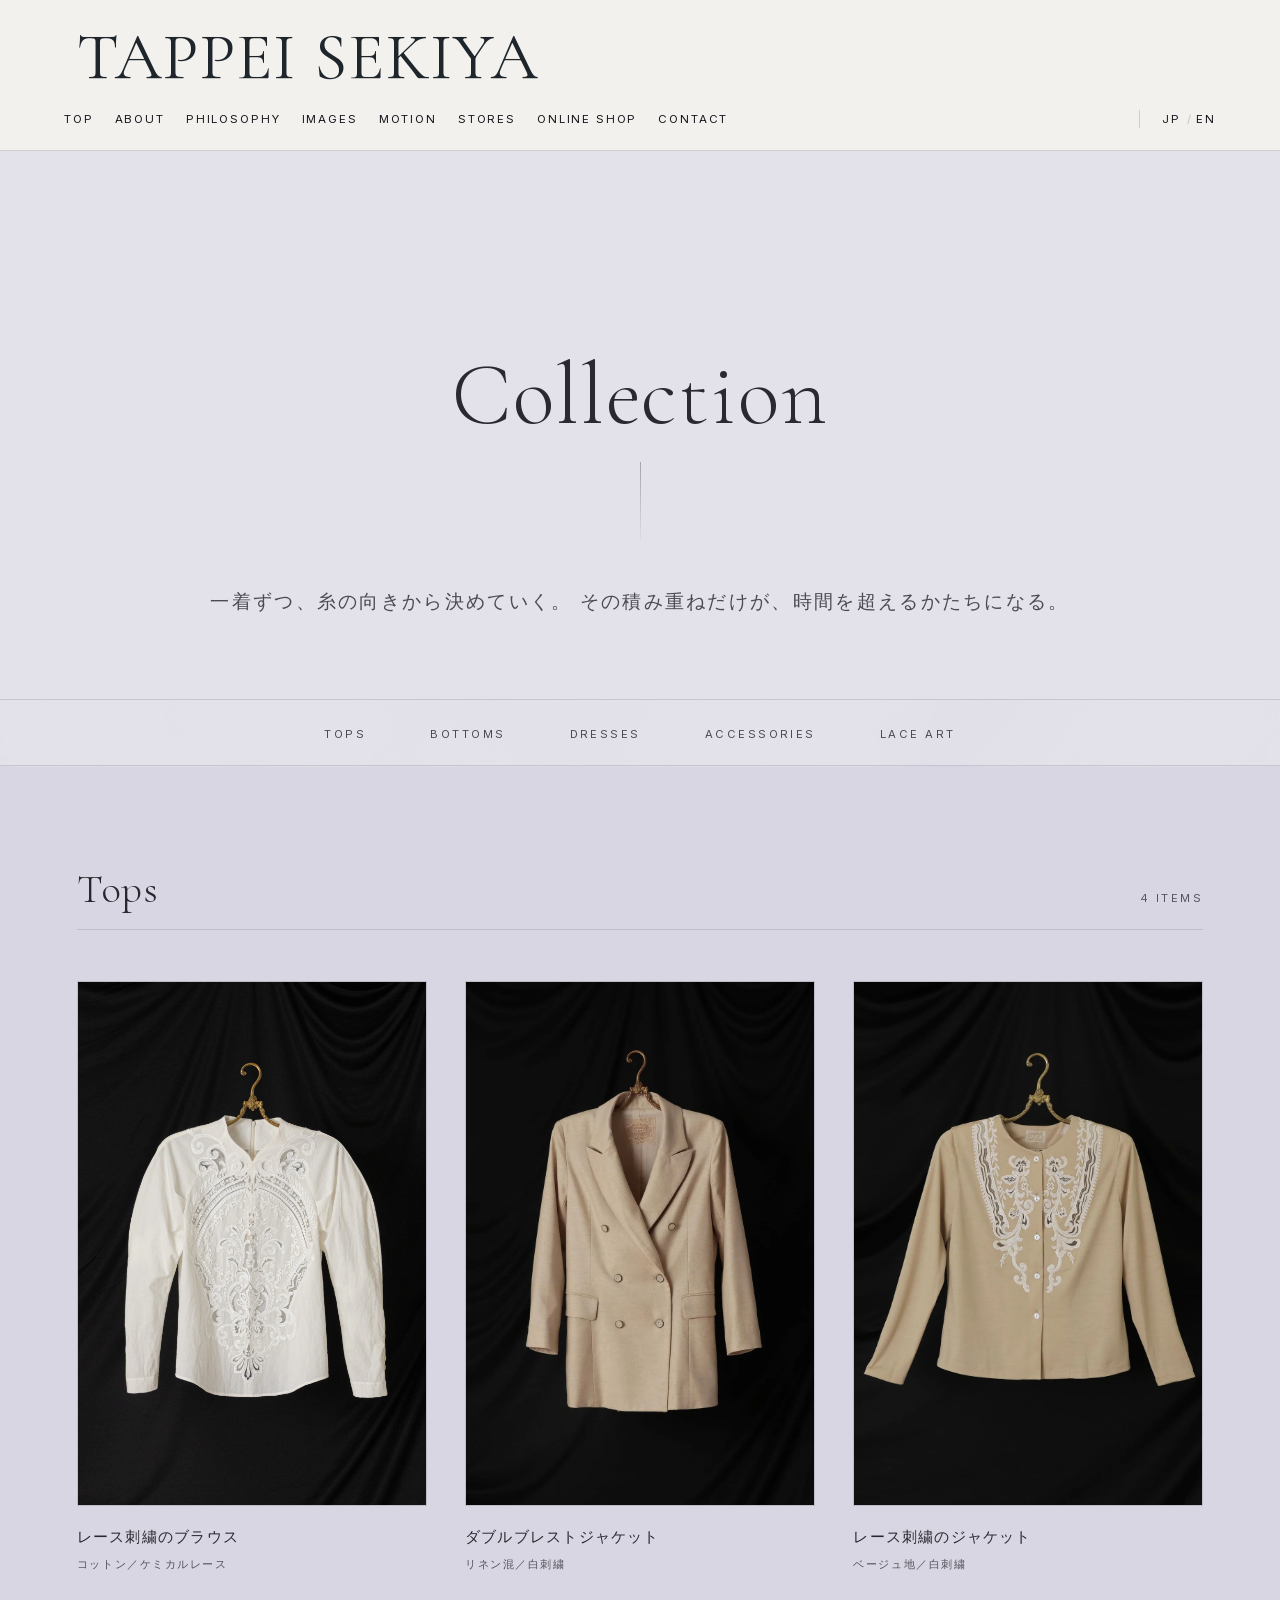
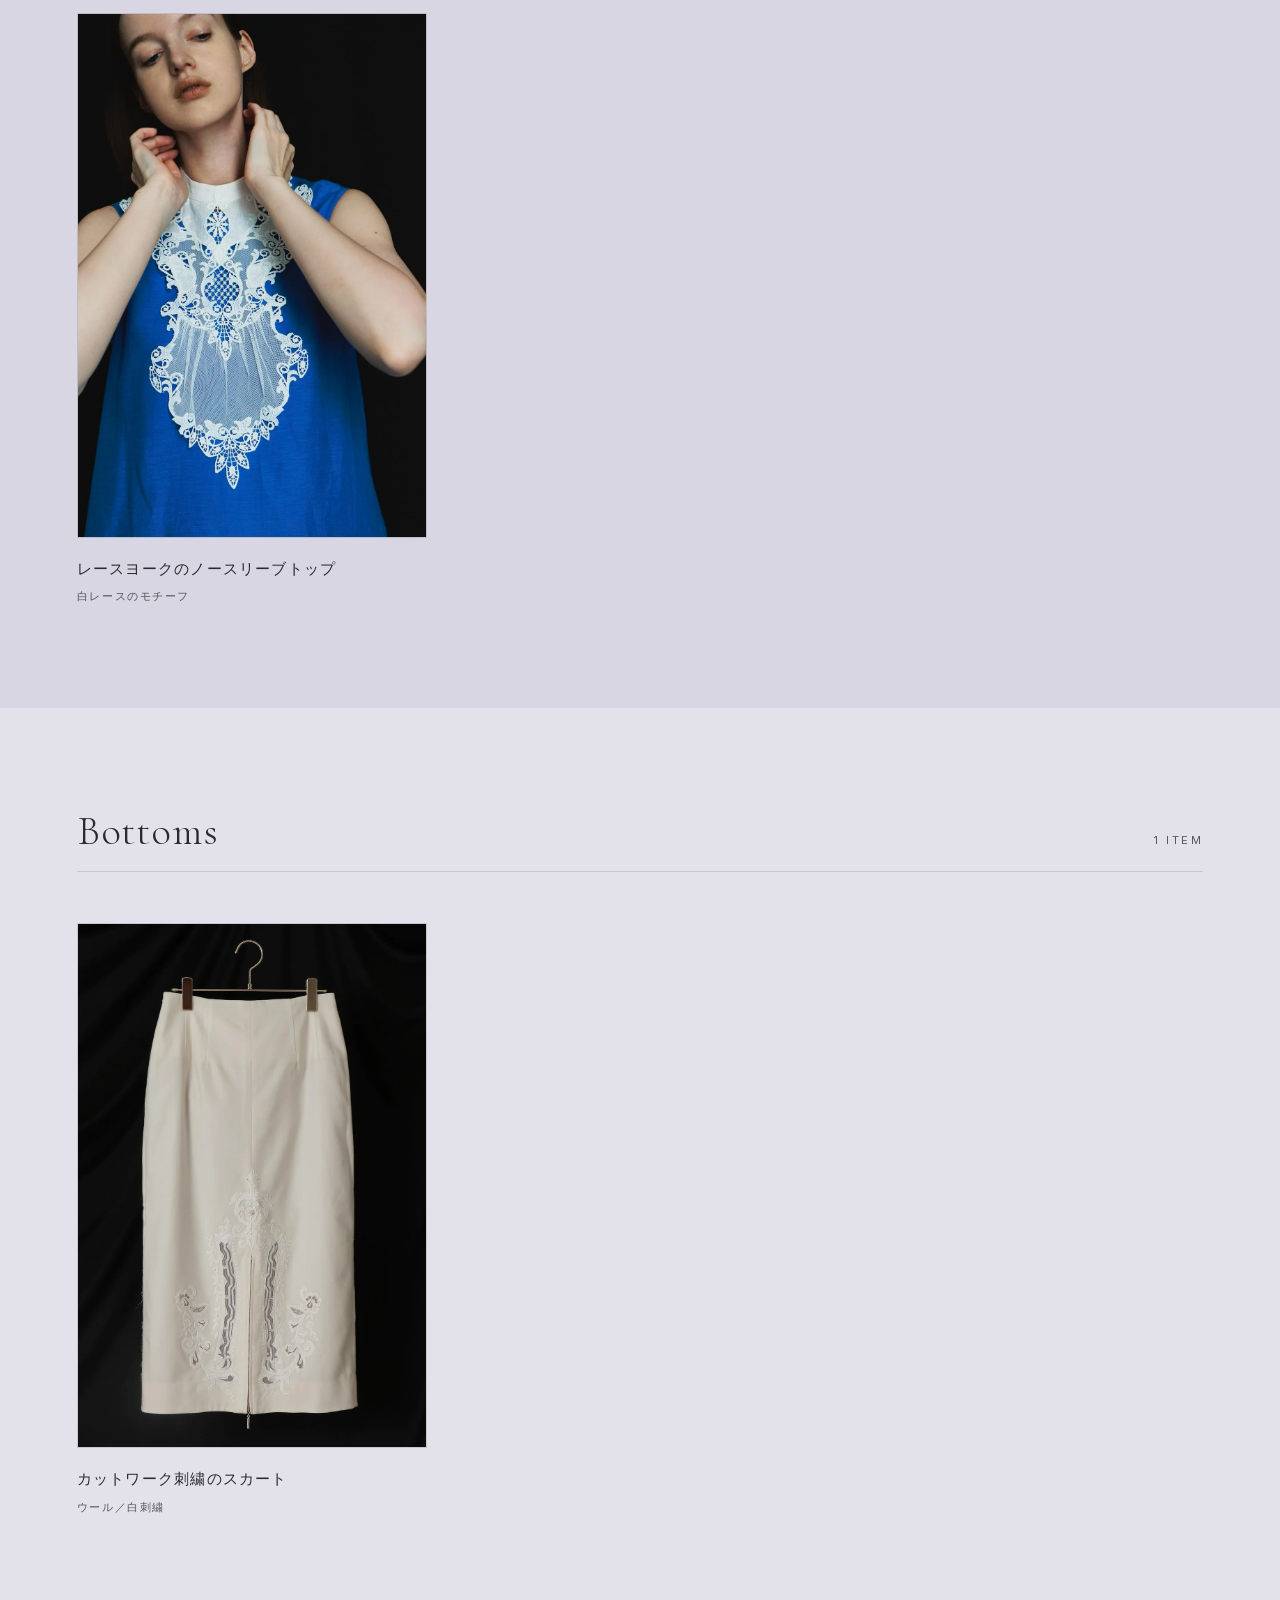
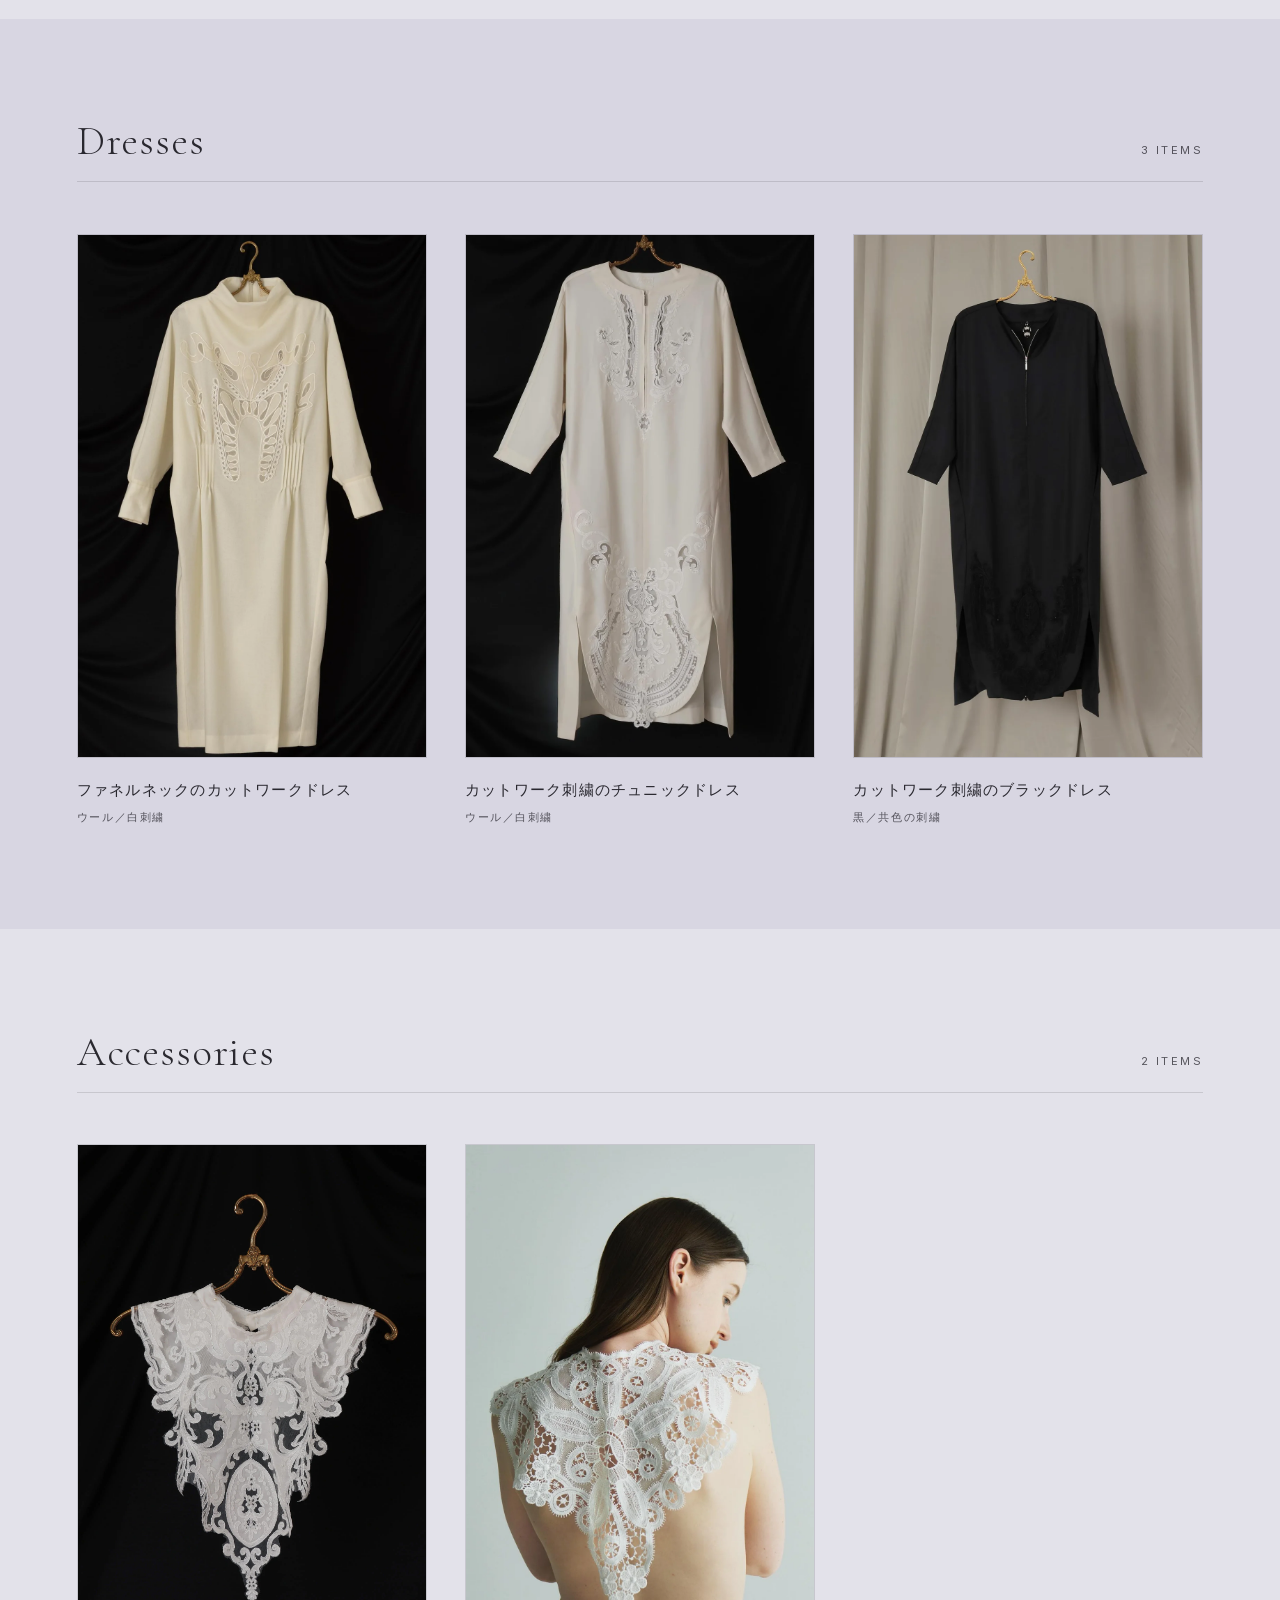
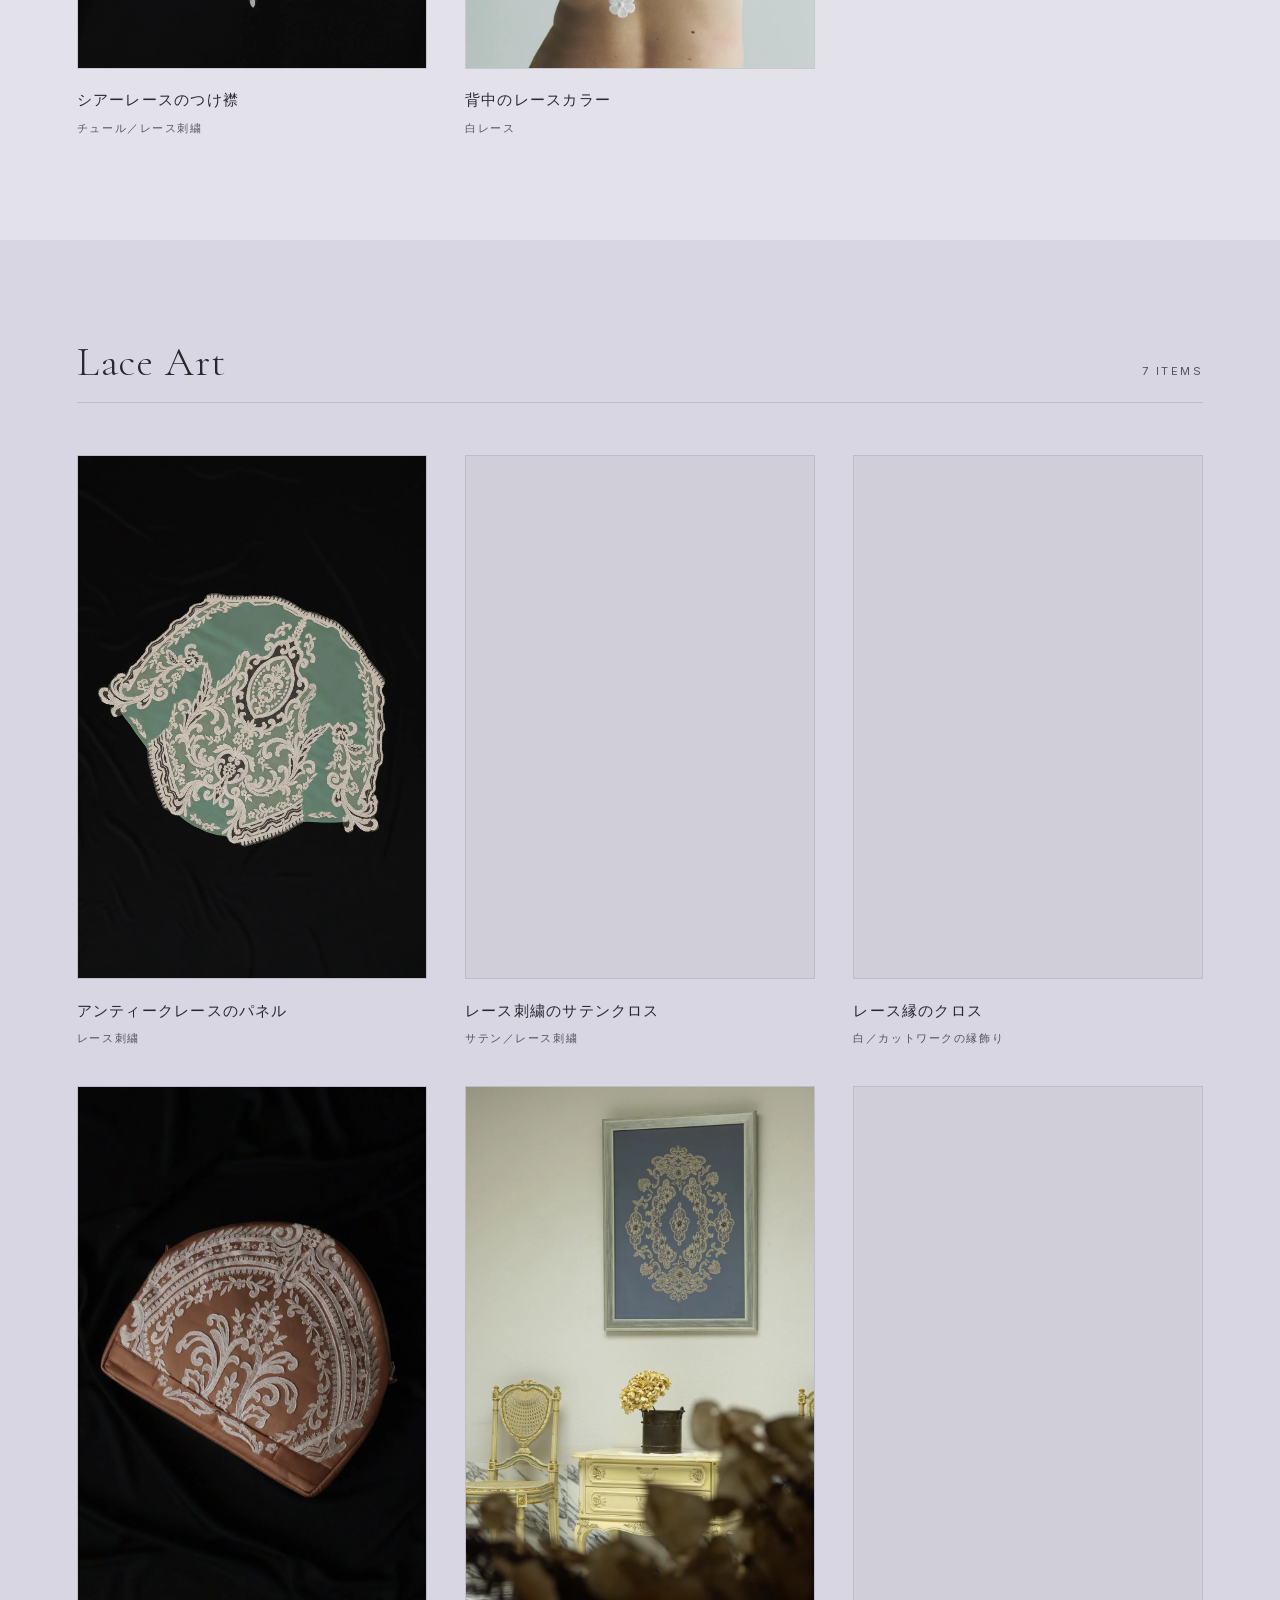
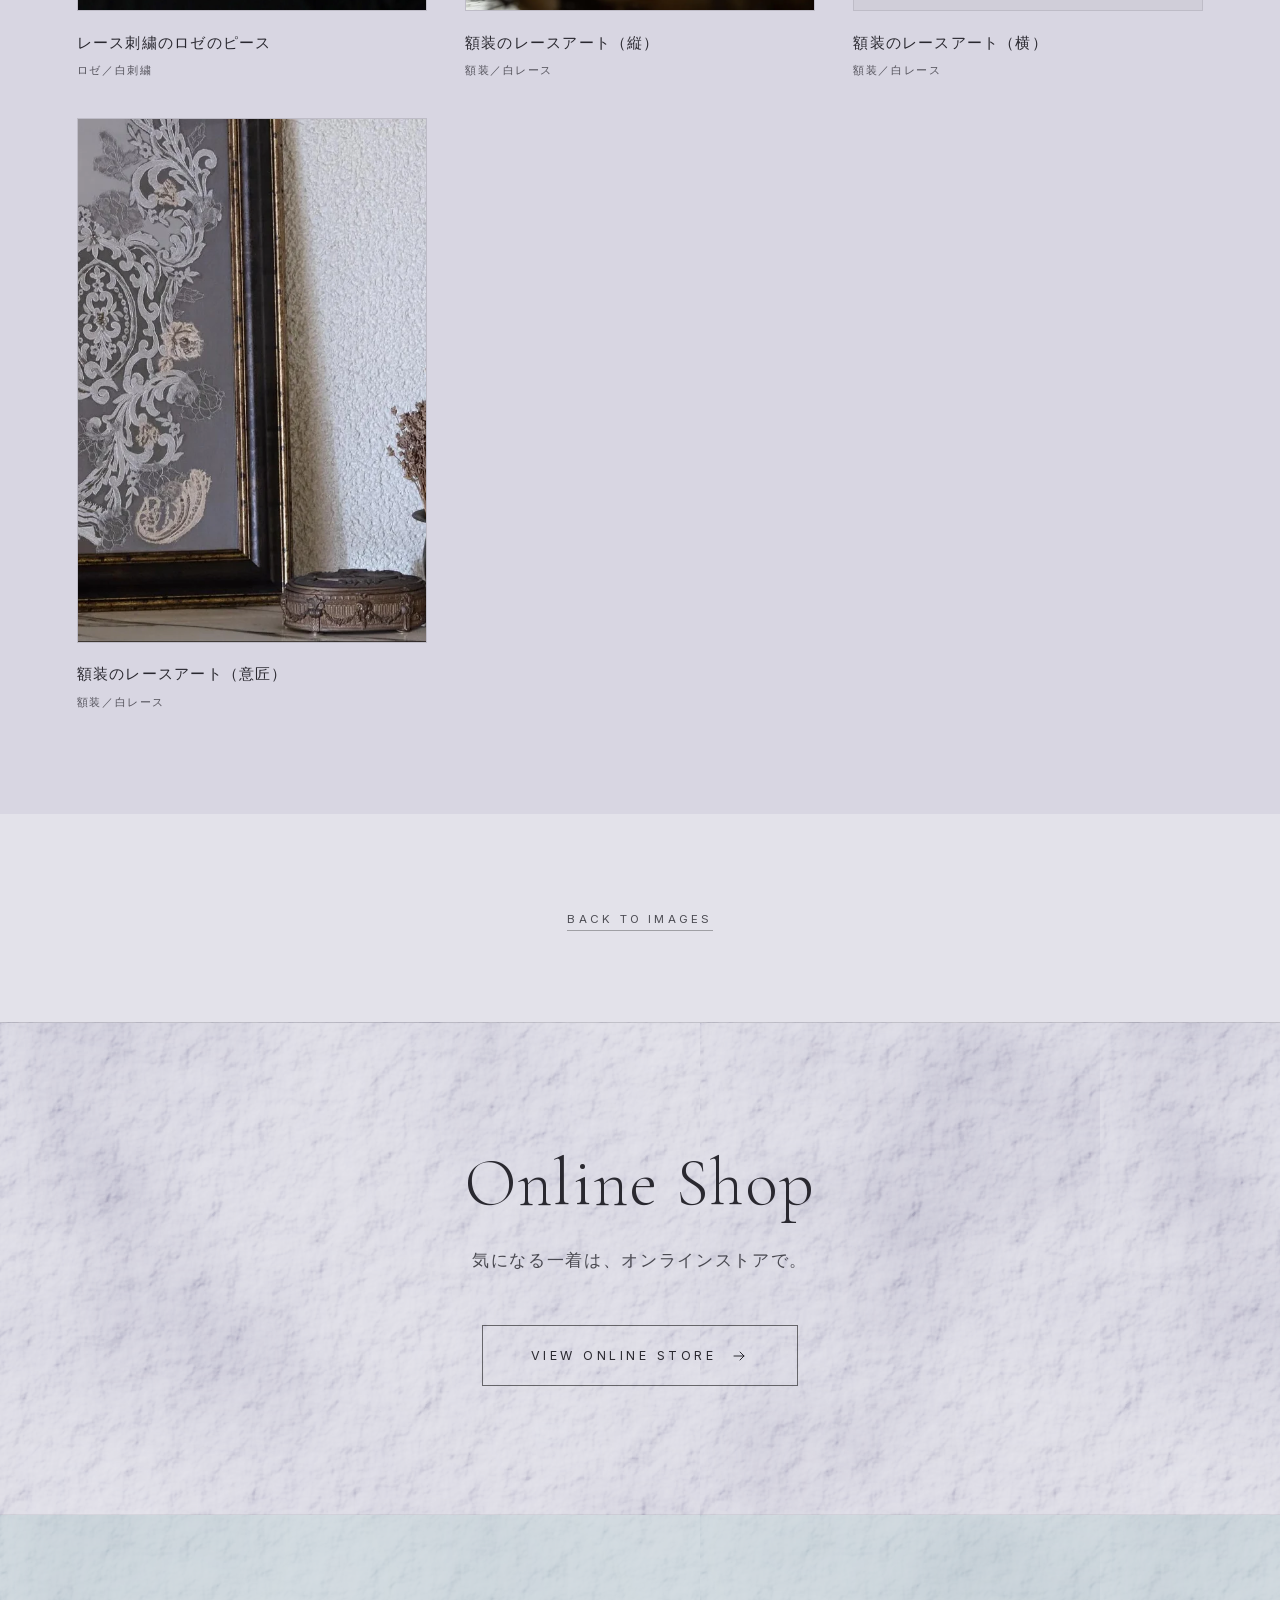
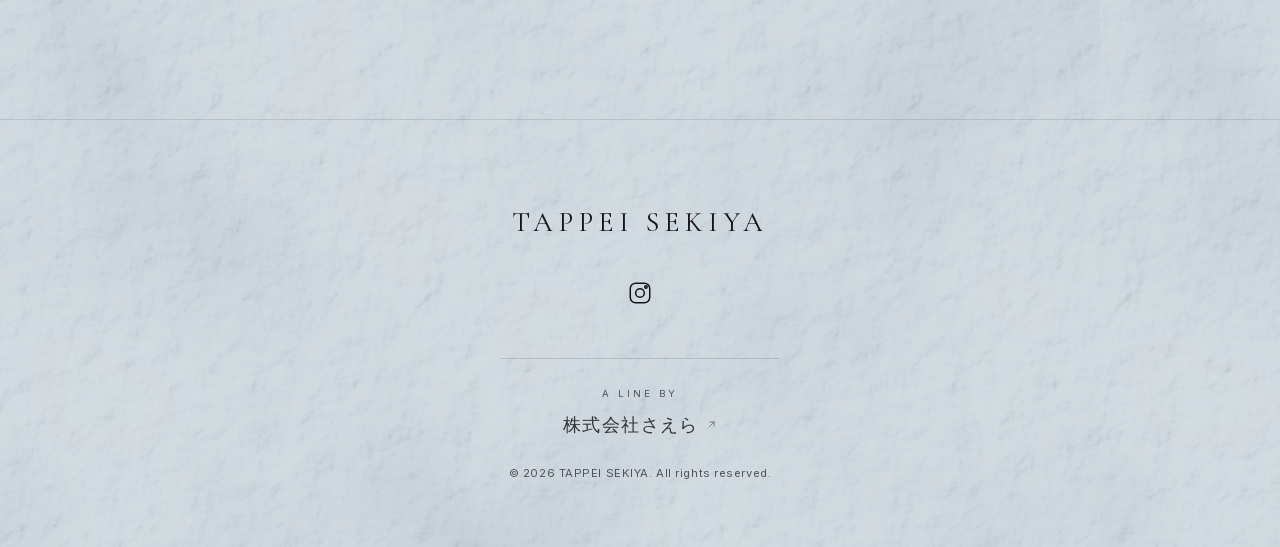
==== commit 75e6a6d8: "publish 2026-09-29 23:08:33" ====
--- a/collection/index.html
+++ b/collection/index.html
@@ -408,7 +408,7 @@
     <!-- Navigation / Header -->
     <header class="header">
       <div class="header-logo">
-        <a class='nav-wordmark' href='/'>TAPPEI SEKIYA</a>
+        <a href="../index.html" class="nav-wordmark">TAPPEI SEKIYA</a>
       </div>
       <div class="lang-switch-mobile"><span class="nav-lang-active">JP</span><span class="nav-lang-divider">/</span><a href="../en/">EN</a></div>
       <button class="menu-toggle" type="button" aria-label="Open menu" aria-expanded="false" aria-controls="site-menu">
@@ -417,14 +417,14 @@
       </button>
       <nav class="header-nav">
         <ul class="nav-menu" id="site-menu">
-          <li><a href='/#hero'>Top</a></li>
-          <li><a href='/#about'>About</a></li>
-          <li><a href='/#philosophy'>Philosophy</a></li>
-          <li><a href='/#images'>Images</a></li>
-          <li><a href='/#motion'>Motion</a></li>
-          <li><a href='/#stores'>Stores</a></li>
+          <li><a href="../index.html#hero">Top</a></li>
+          <li><a href="../index.html#about">About</a></li>
+          <li><a href="../index.html#philosophy">Philosophy</a></li>
+          <li><a href="../index.html#images">Images</a></li>
+          <li><a href="../index.html#motion">Motion</a></li>
+          <li><a href="../index.html#stores">Stores</a></li>
           <li><a href="#online-shop">Online Shop</a></li>
-          <li><a href='/#contact'>Contact</a></li>
+          <li><a href="../index.html#contact">Contact</a></li>
           <li class="nav-lang"><span class="nav-lang-active">JP</span><span class="nav-lang-divider">/</span><a href="../en/">EN</a></li>
         </ul>
       </nav>
@@ -656,7 +656,7 @@
       </section>
 
       <section class="collection-back">
-        <a class='collection-back__link' href='/#images'>
+        <a href="../index.html#images" class="collection-back__link">
           <span>Back to Images</span>
         </a>
       </section>
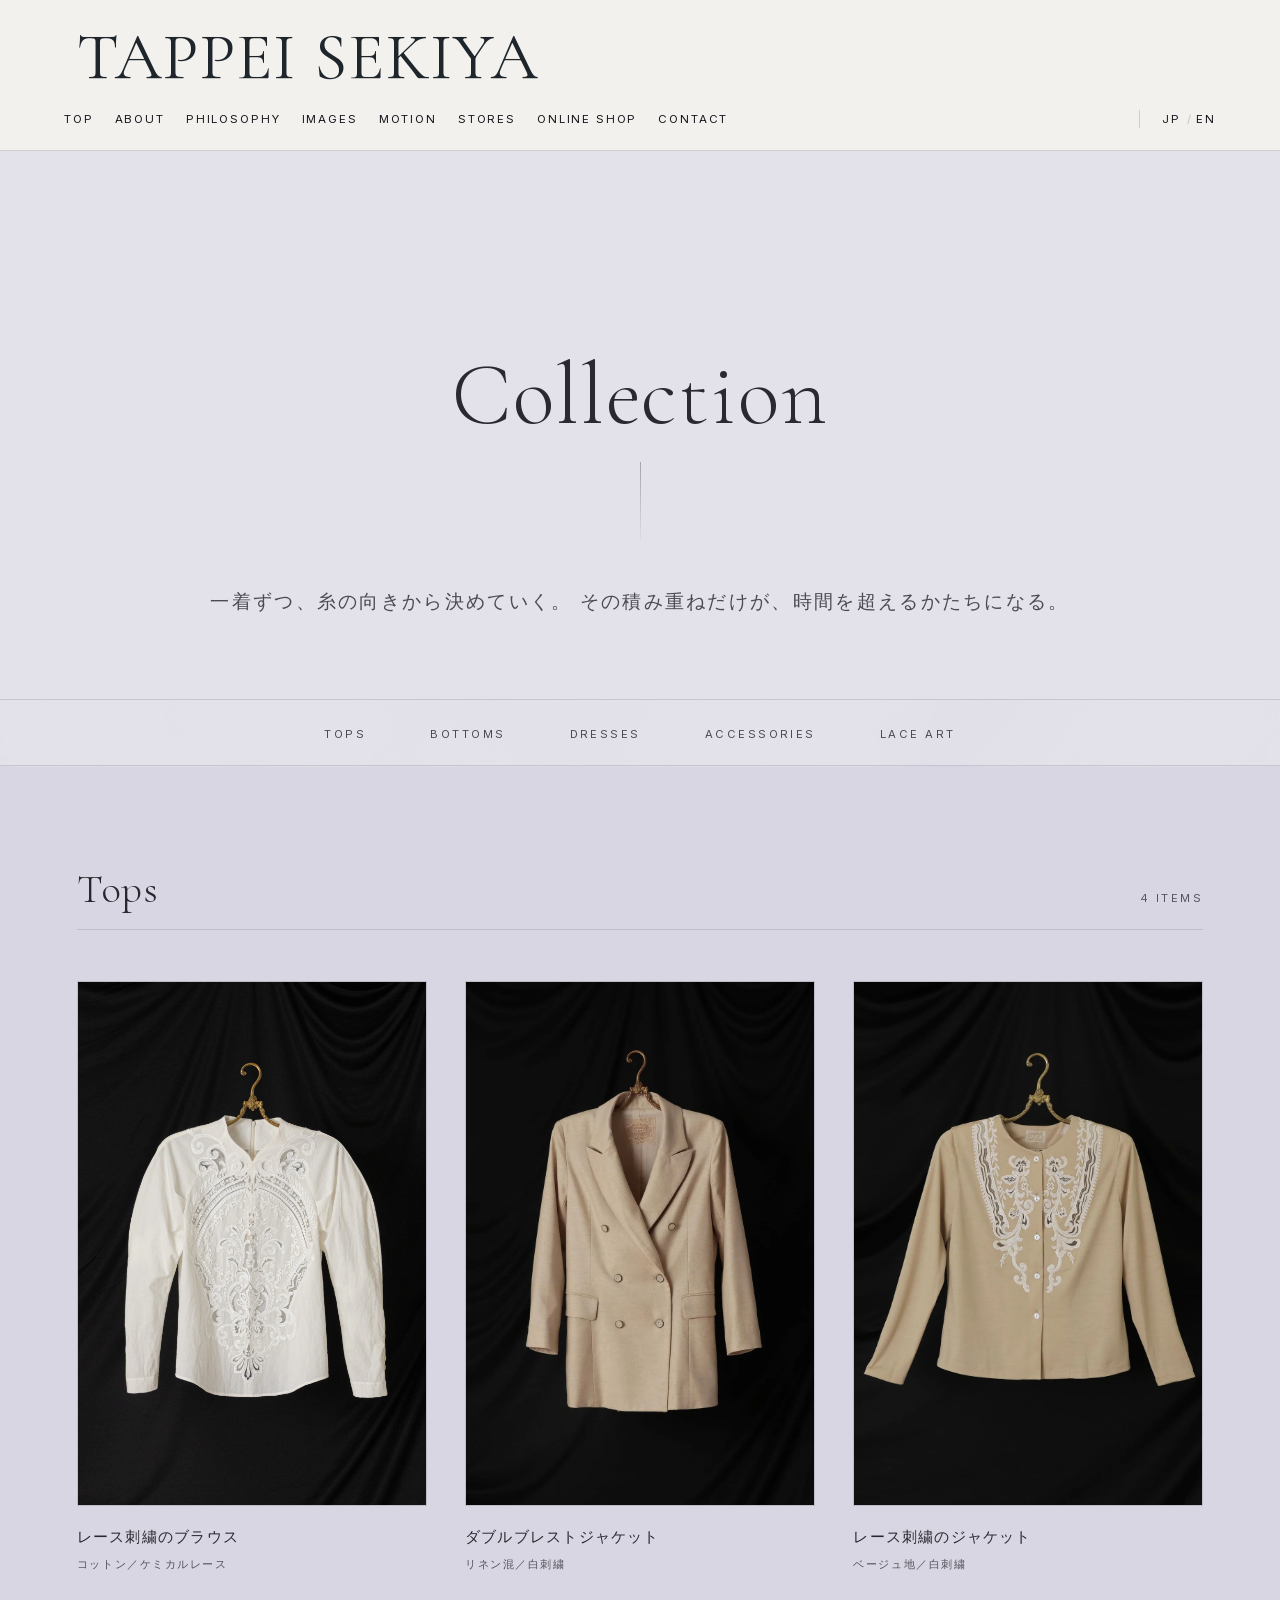
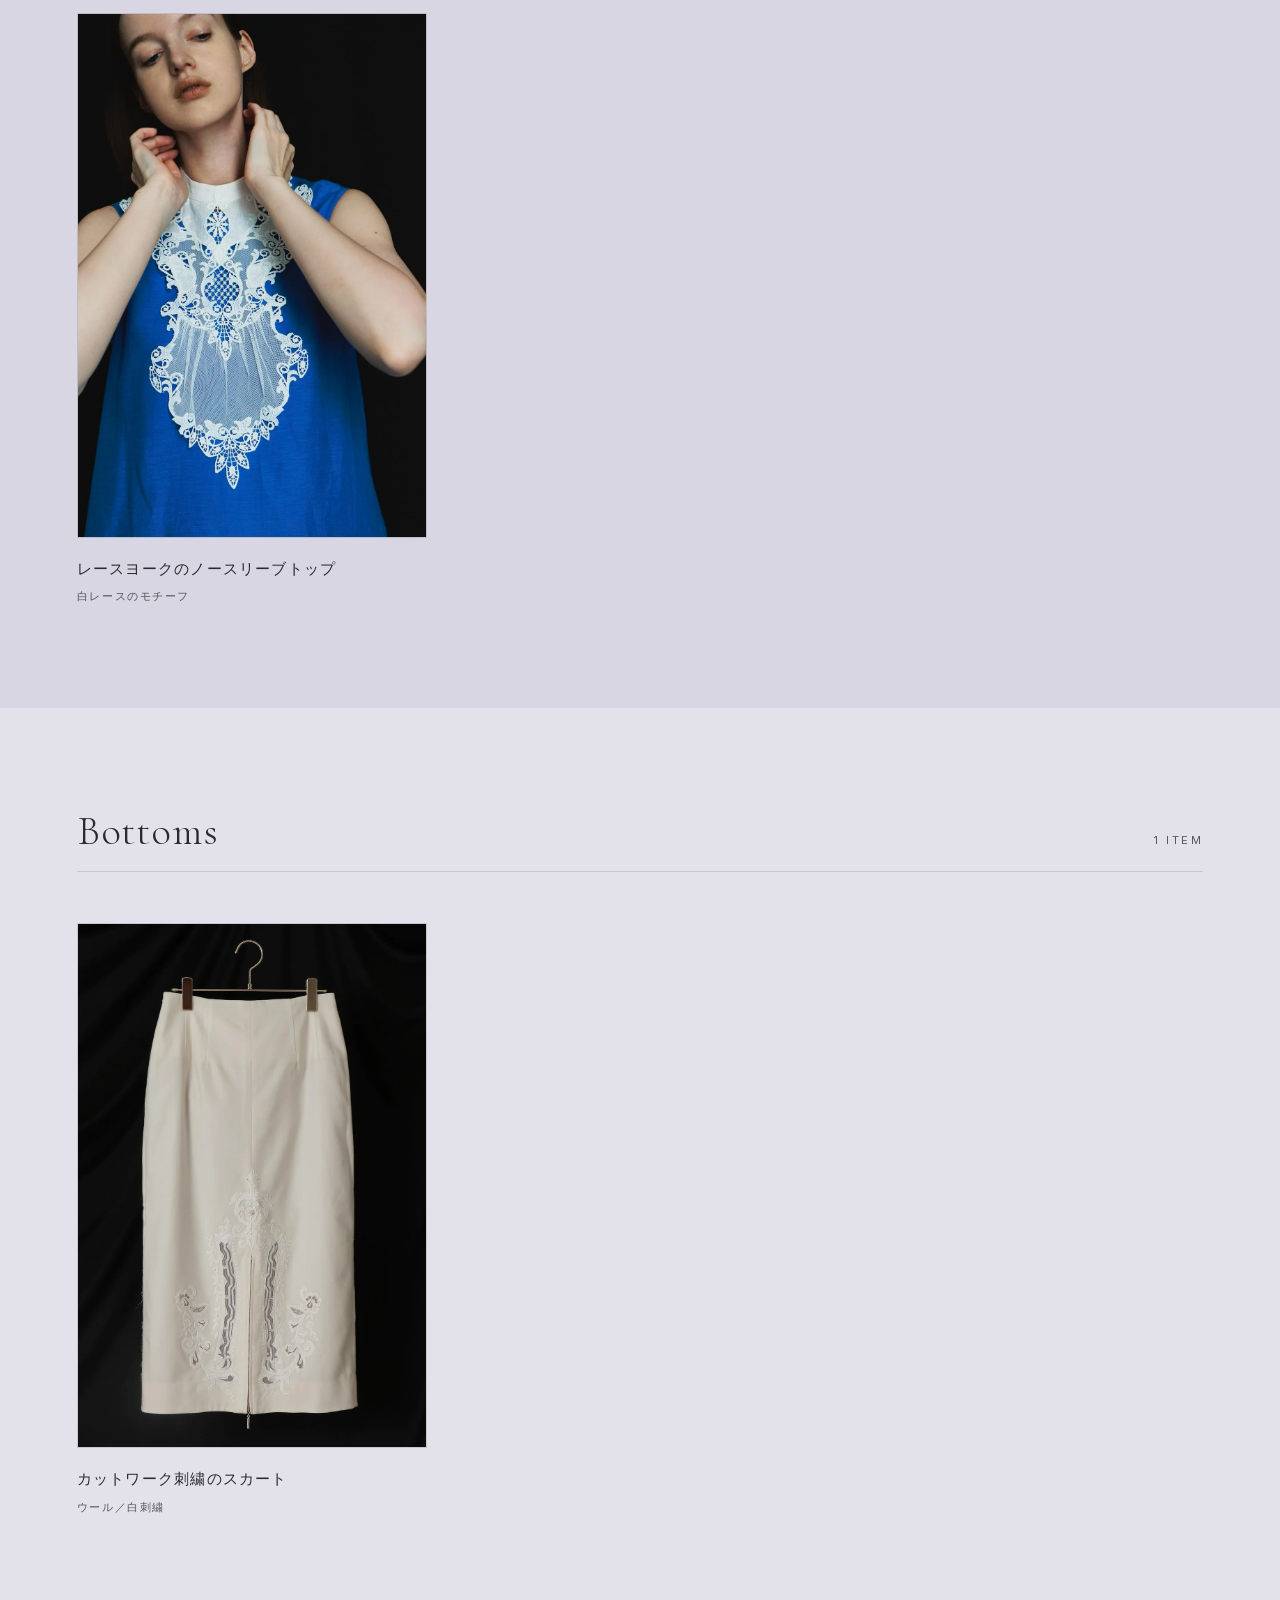
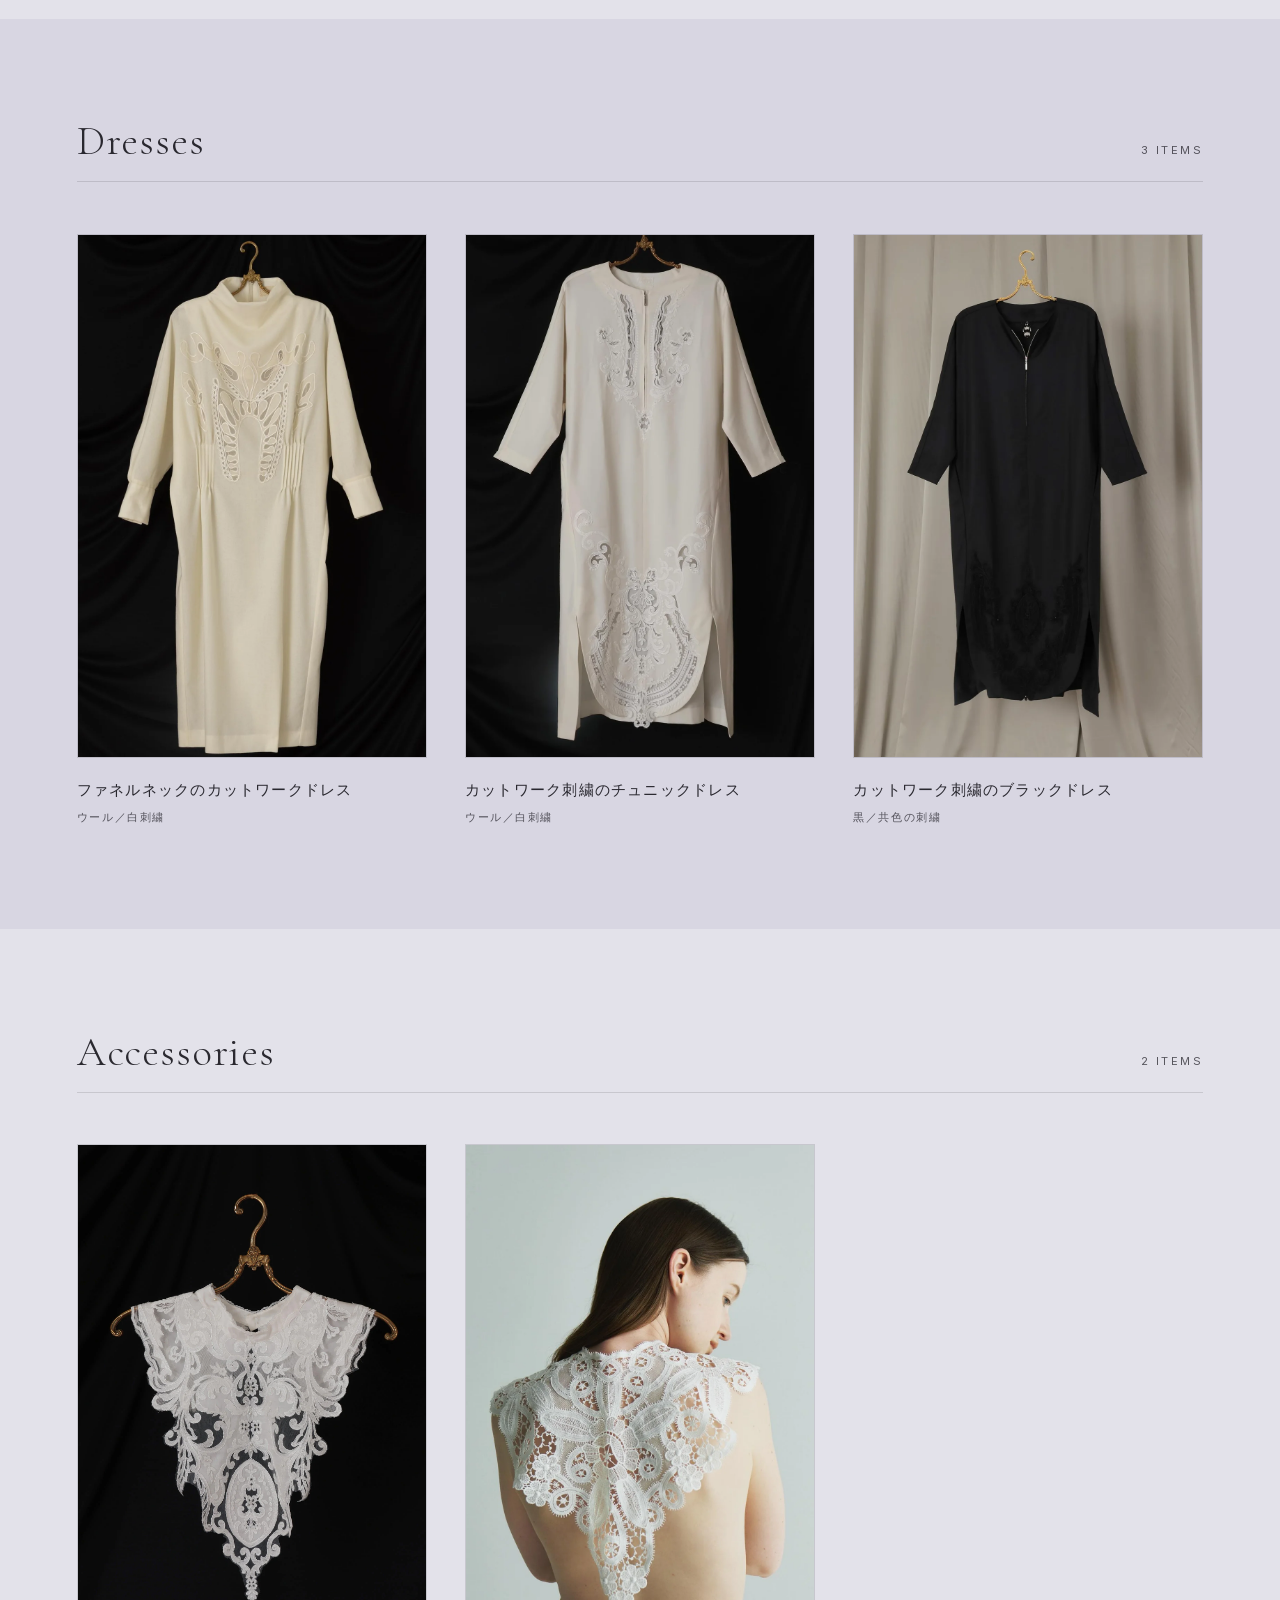
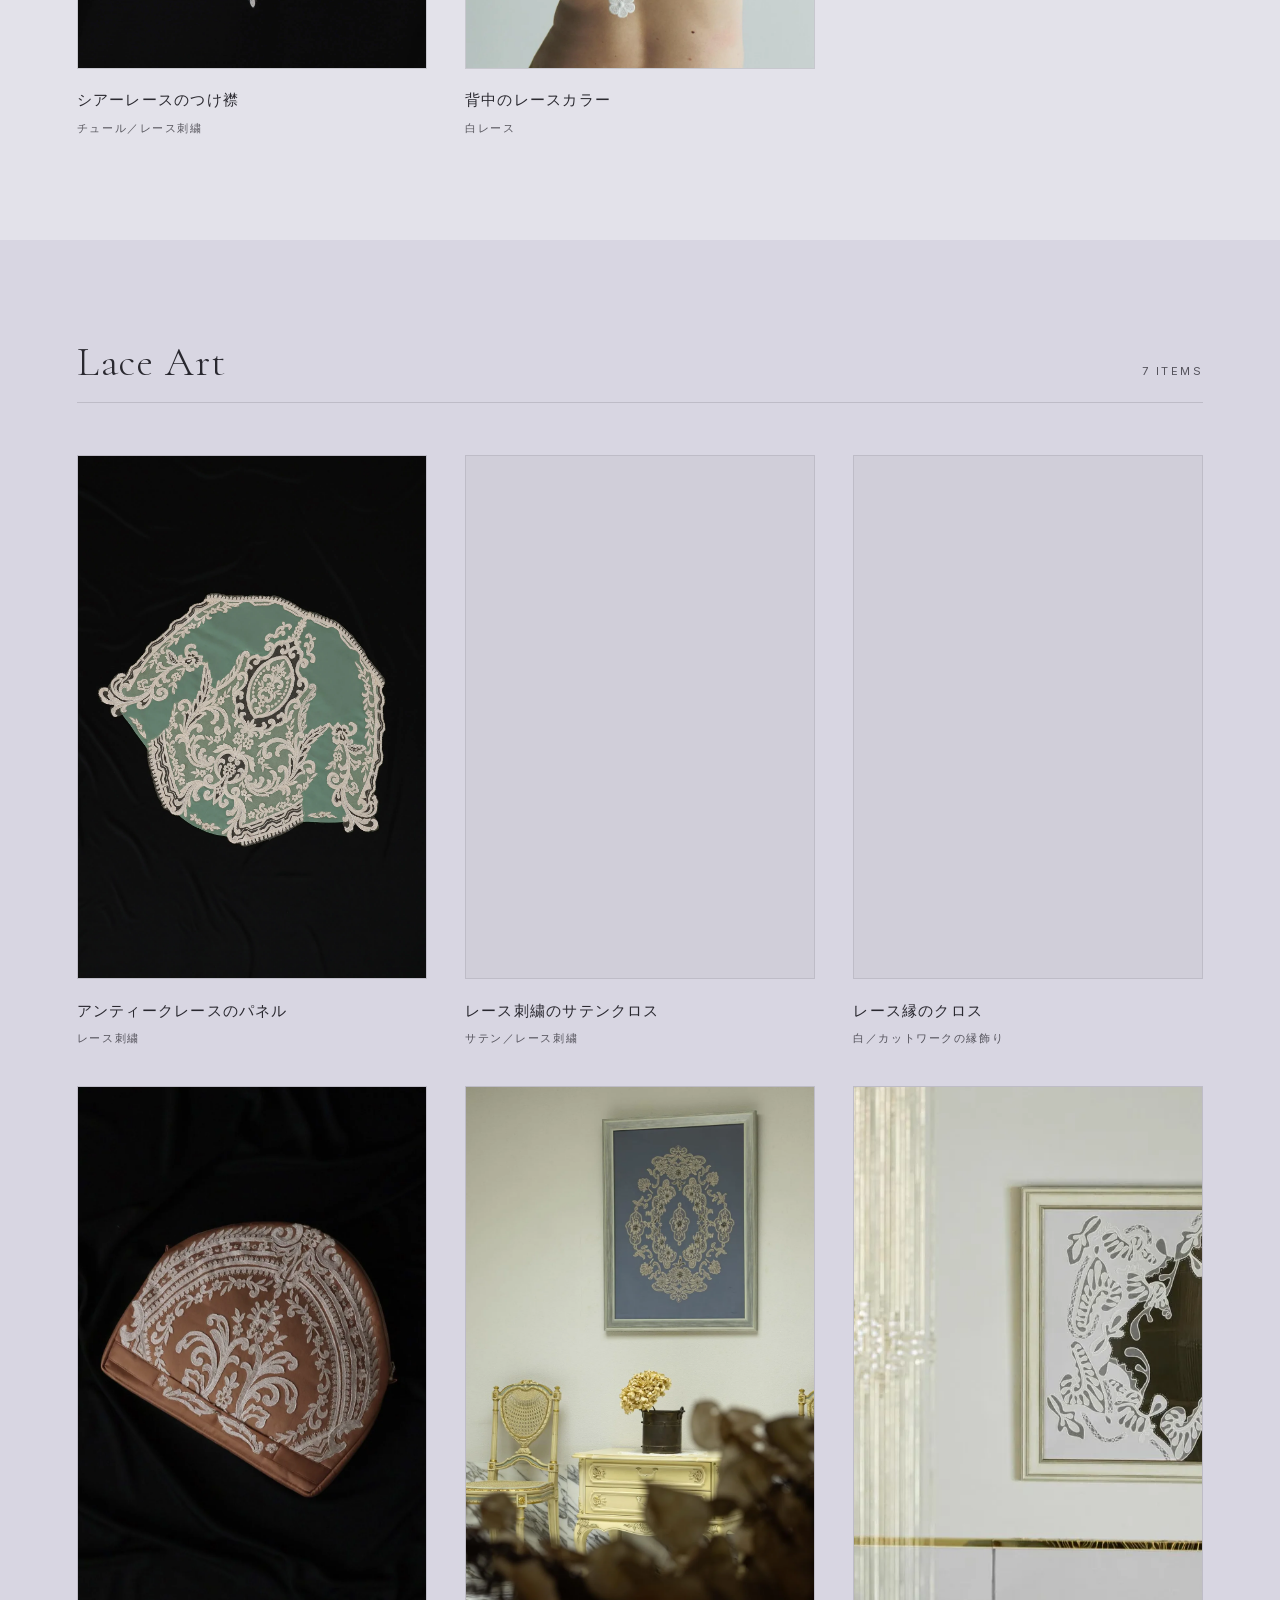
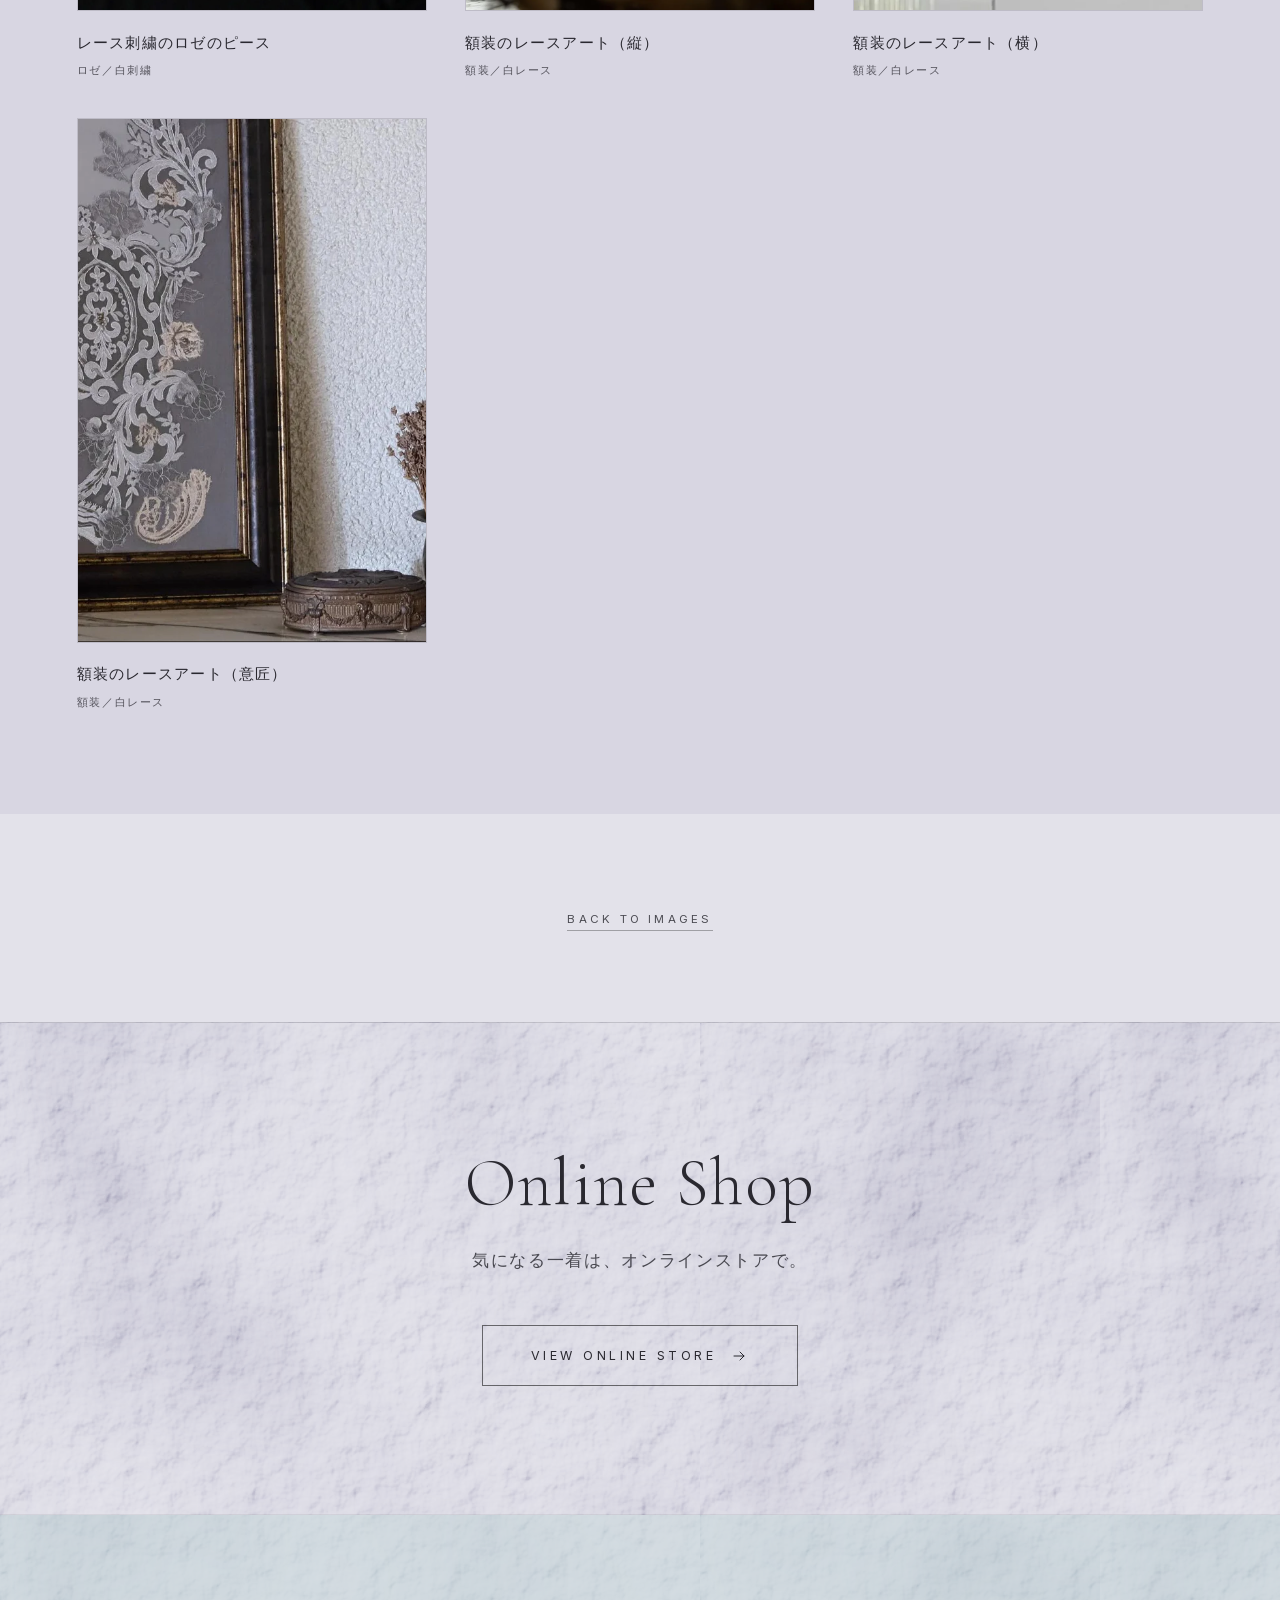
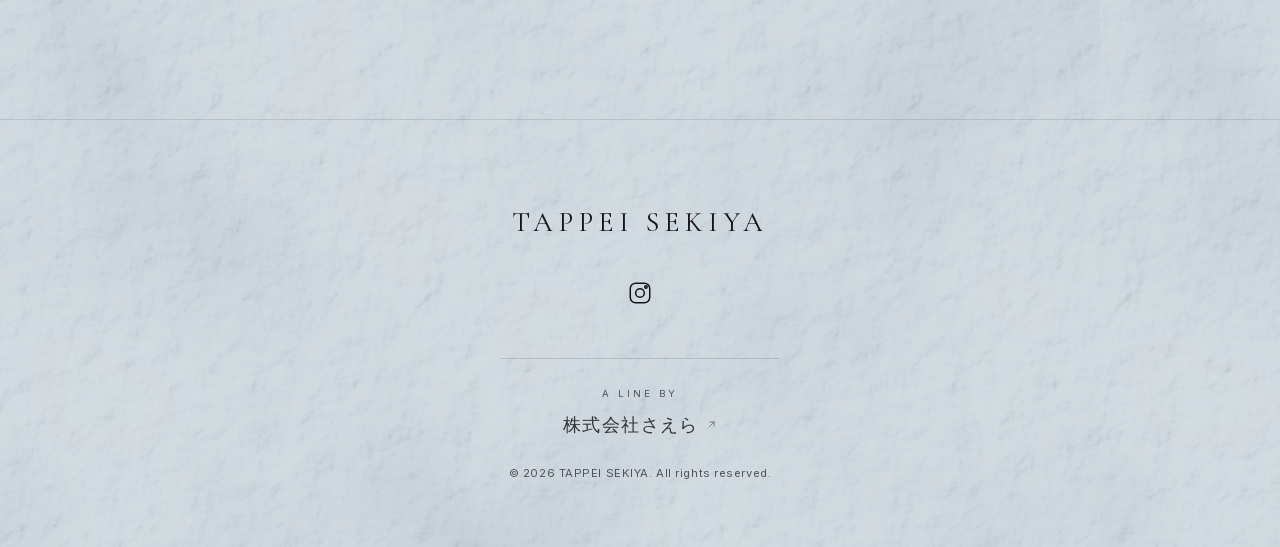
==== commit ffd39a49: "publish 2026-09-29 23:45:20" ====
--- a/collection/index.html
+++ b/collection/index.html
@@ -37,6 +37,24 @@
     <meta charset="UTF-8" />
     <meta name="viewport" content="width=device-width, initial-scale=1.0" />
     <title>Collection | TAPPEI SEKIYA</title>
+    <!-- 09-29 見えない所（検索の説明・共有カード・アイコン・正規URL） -->
+    <meta name="description" content="TAPPEI SEKIYA のコレクション。レースと刺繍を、身体と光と沈黙までを含めたひとつの造形として。">
+    <link rel="canonical" href="https://tappeisekiya.com/collection/">
+
+    <link rel="icon" href="../favicon.svg" type="image/svg+xml">
+    <link rel="icon" href="../favicon.ico" sizes="any">
+    <link rel="apple-touch-icon" href="../apple-touch-icon.png">
+    <meta name="theme-color" content="#f2f1ee">
+    <meta property="og:type" content="website">
+    <meta property="og:site_name" content="TAPPEI SEKIYA">
+    <meta property="og:title" content="Collection | TAPPEI SEKIYA">
+    <meta property="og:description" content="TAPPEI SEKIYA のコレクション。レースと刺繍を、身体と光と沈黙までを含めたひとつの造形として。">
+    <meta property="og:url" content="https://tappeisekiya.com/collection/">
+    <meta property="og:image" content="https://tappeisekiya.com/images/og.jpg">
+    <meta property="og:image:width" content="1200">
+    <meta property="og:image:height" content="630">
+    <meta property="og:locale" content="ja_JP">
+    <meta name="twitter:card" content="summary_large_image">
     <link rel="preload" href="../fonts/cormorant_ac5feb95.woff2" as="font" type="font/woff2" crossorigin>
     <link rel="preload" href="../fonts/inter_bec94a4d.woff2" as="font" type="font/woff2" crossorigin>
     <!-- 09-29 Google Fonts と同じファイルを自前で配信（見た目は同一・外部への接続を2本減らす） -->
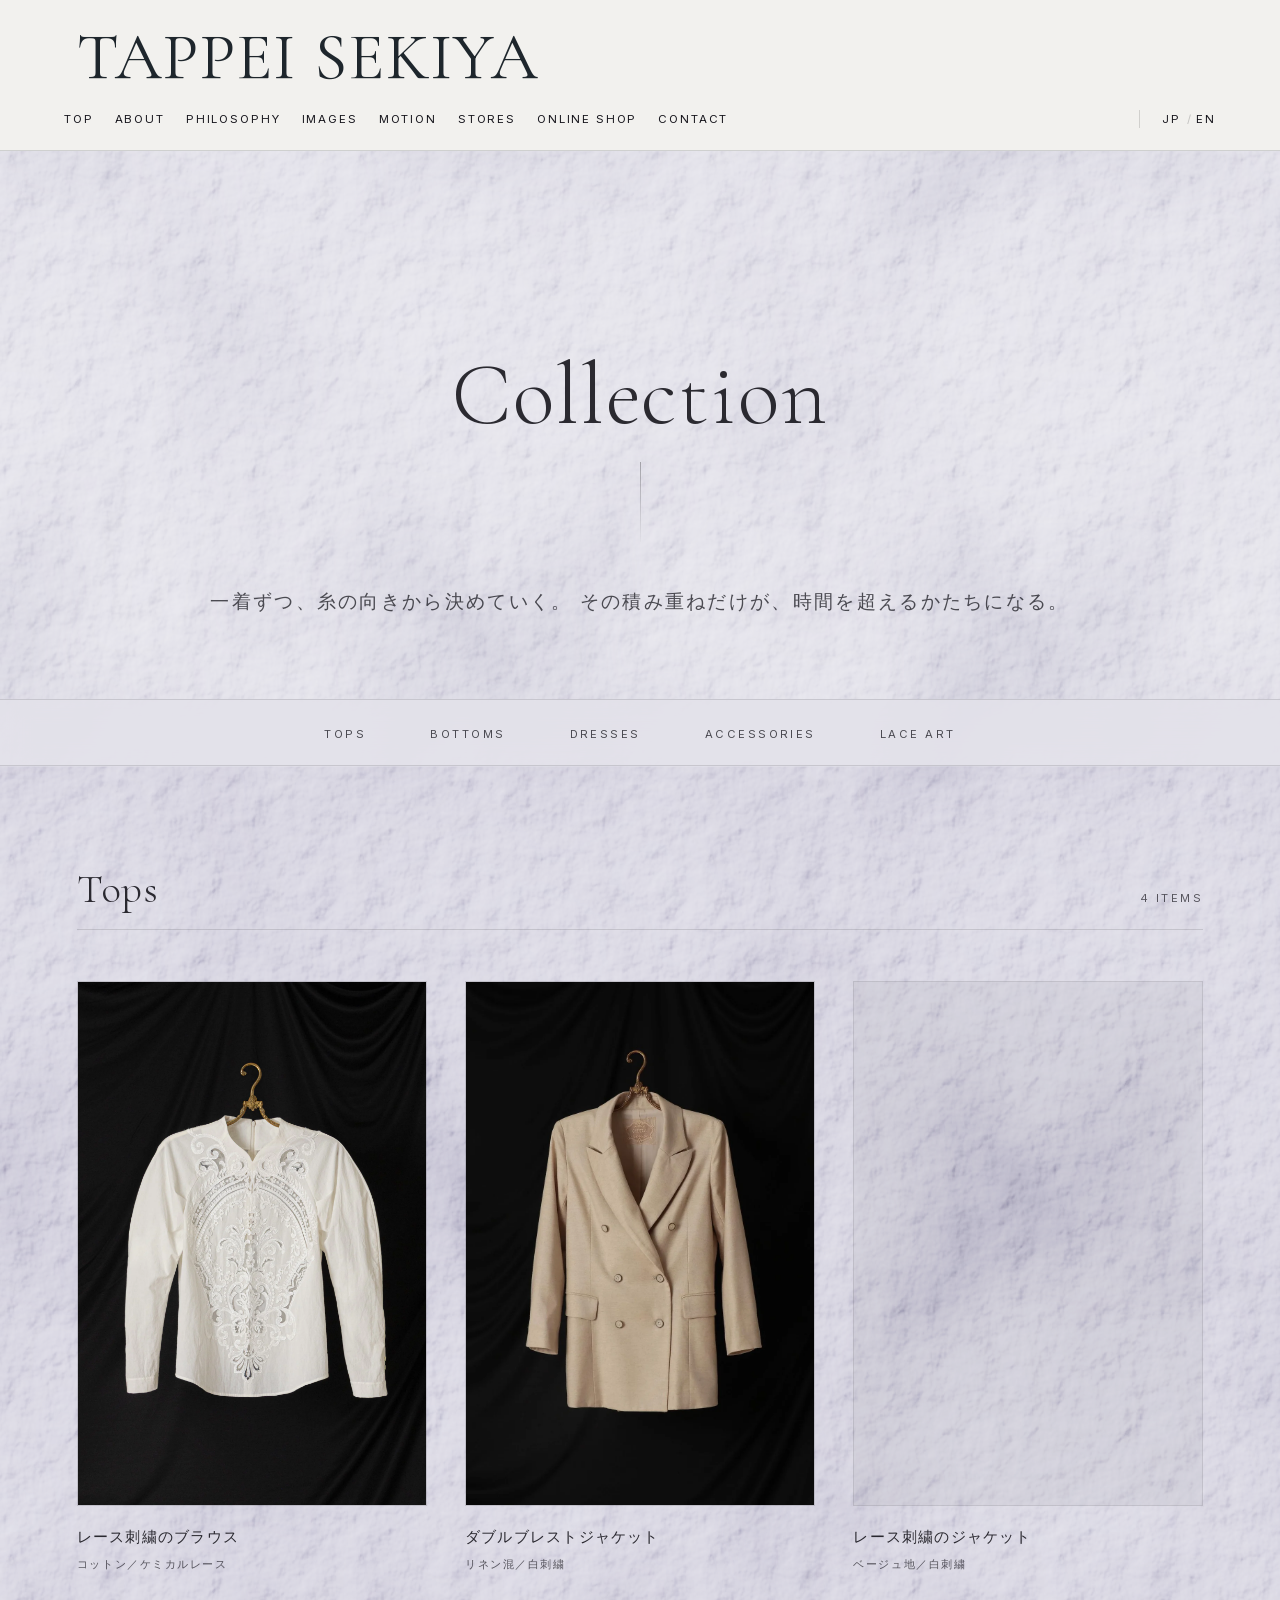
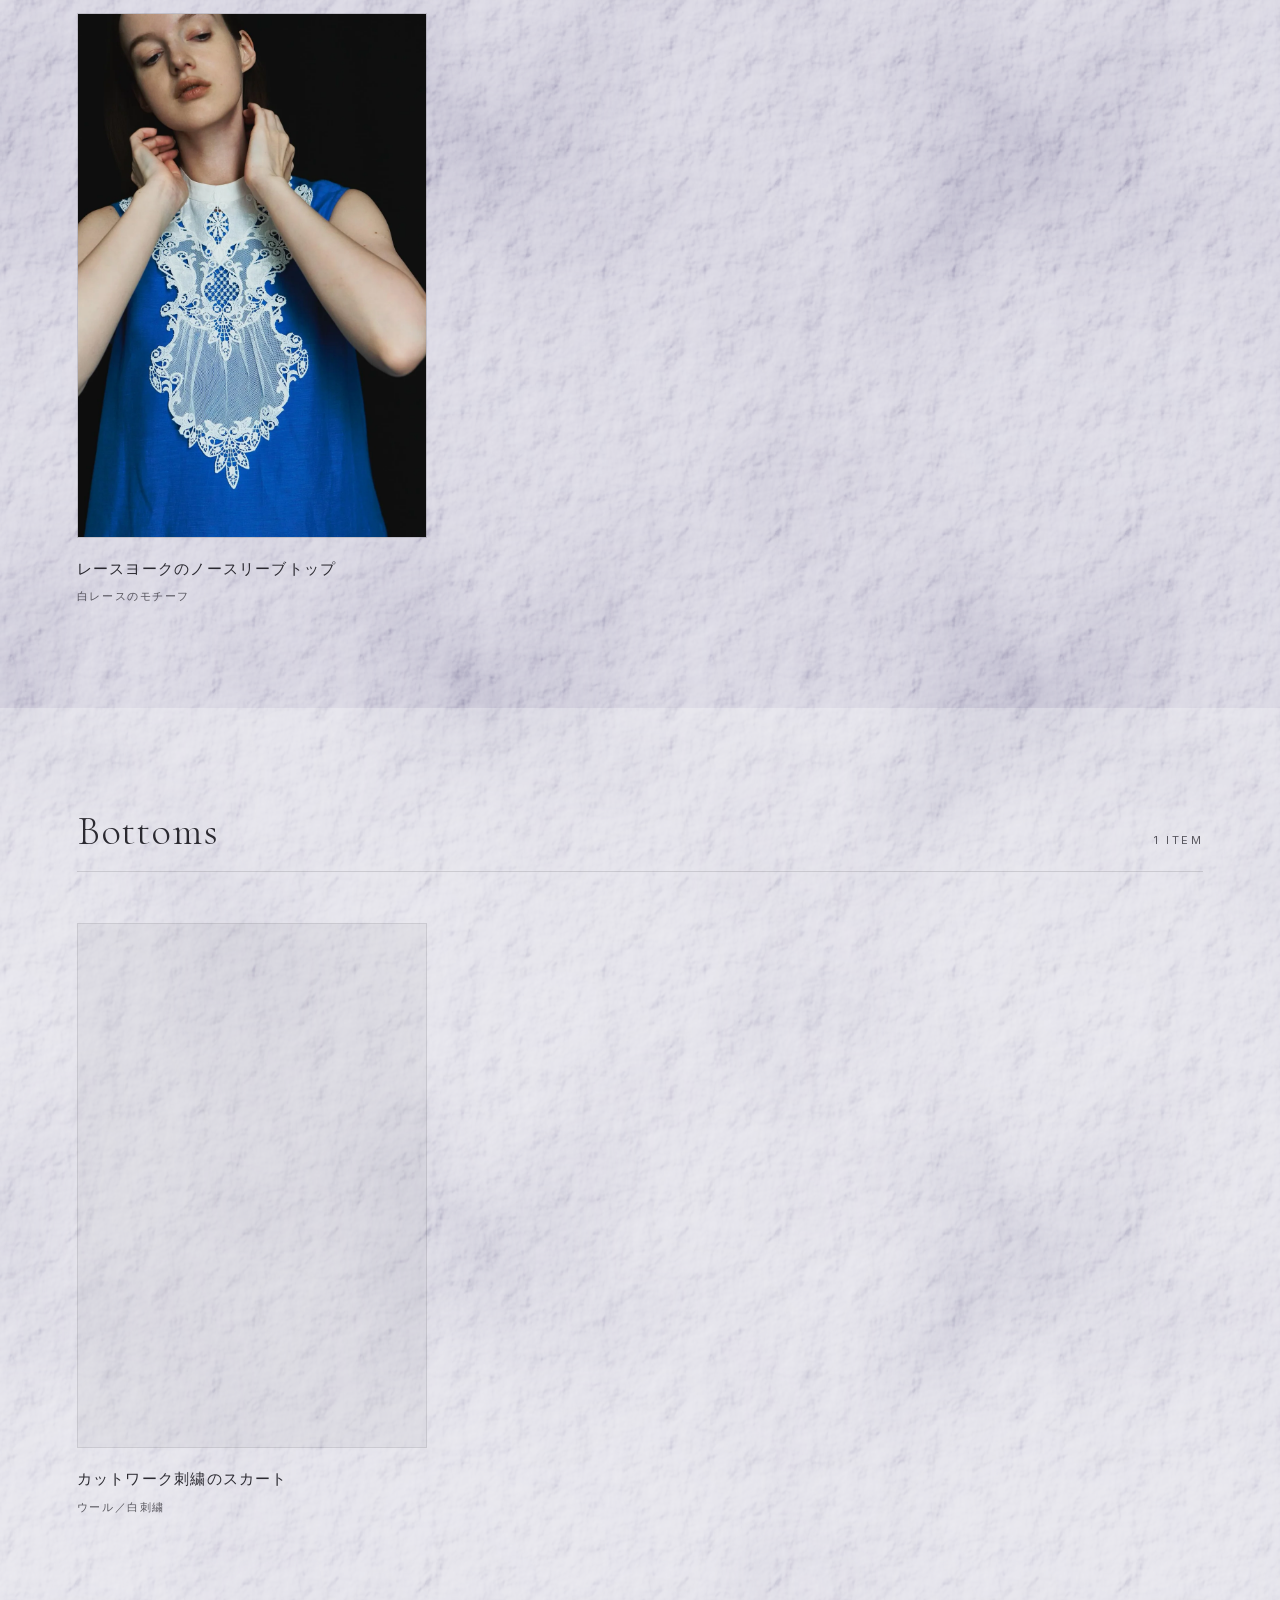
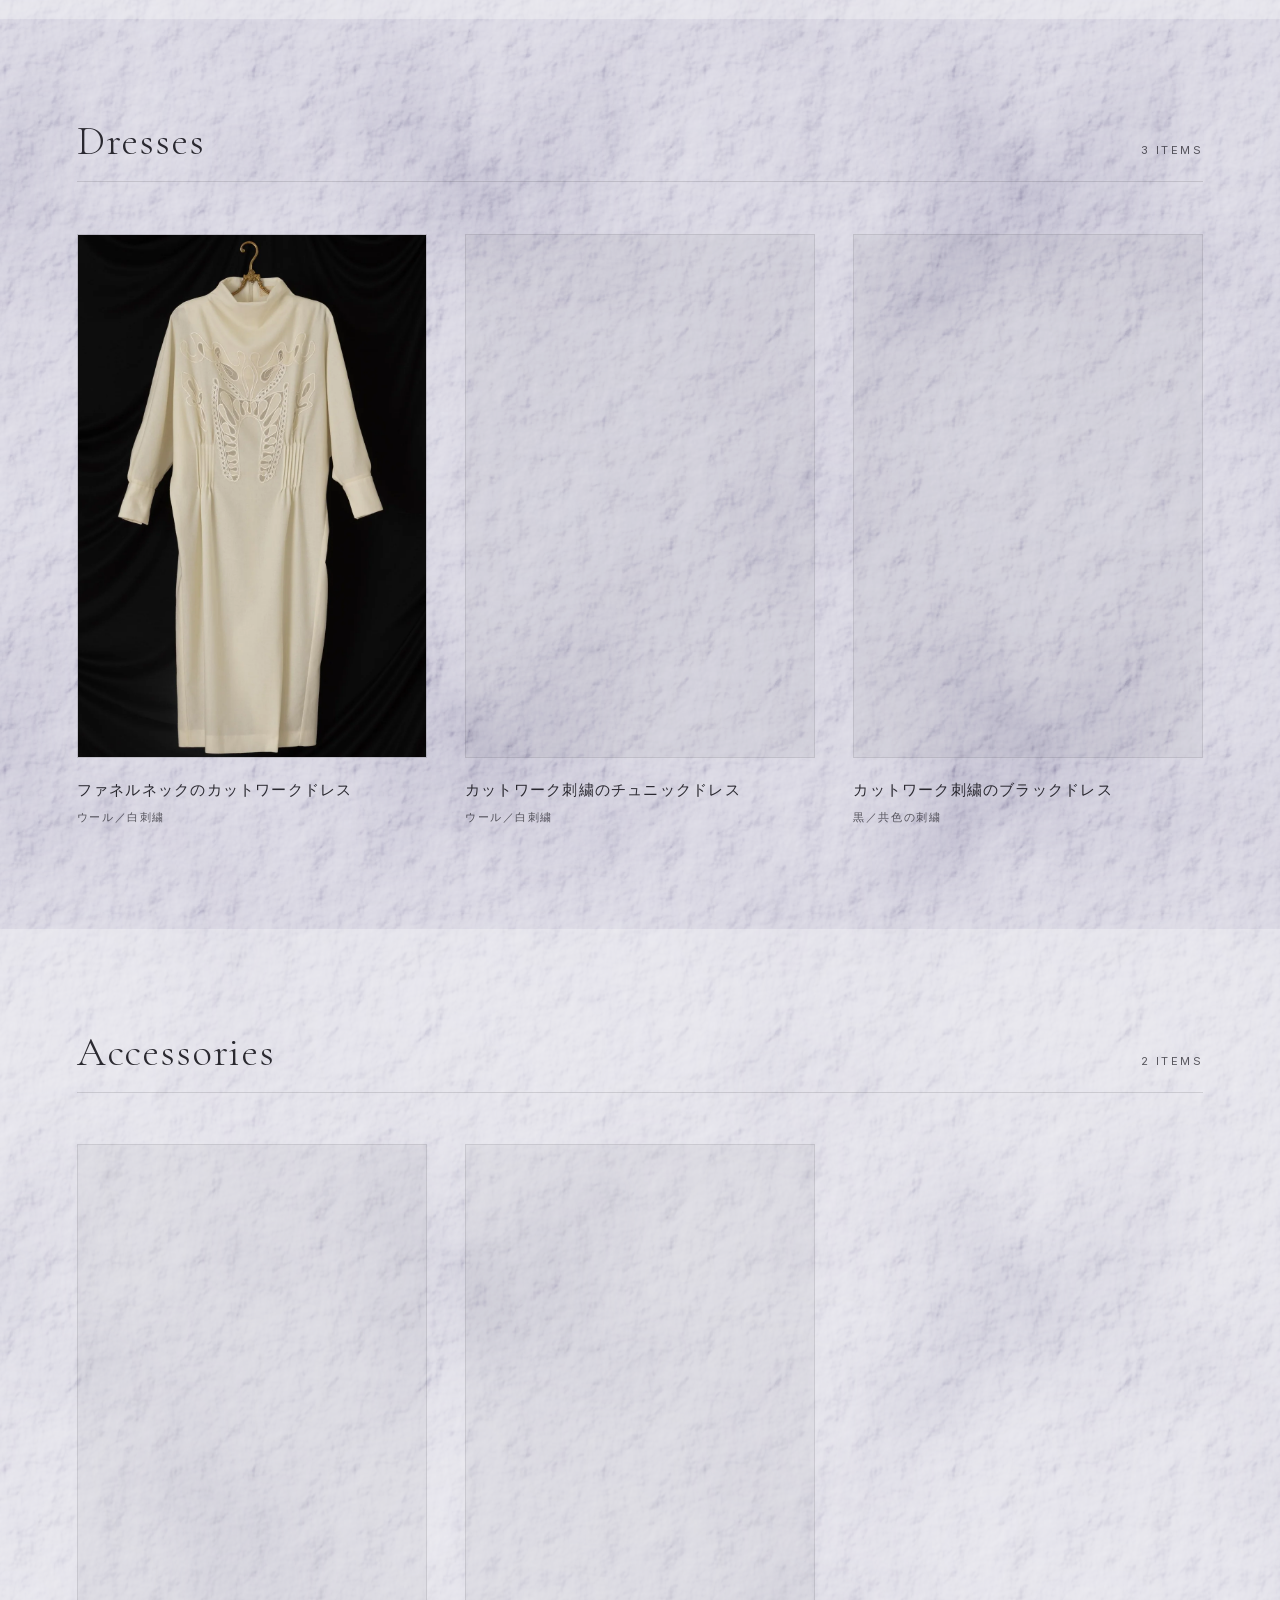
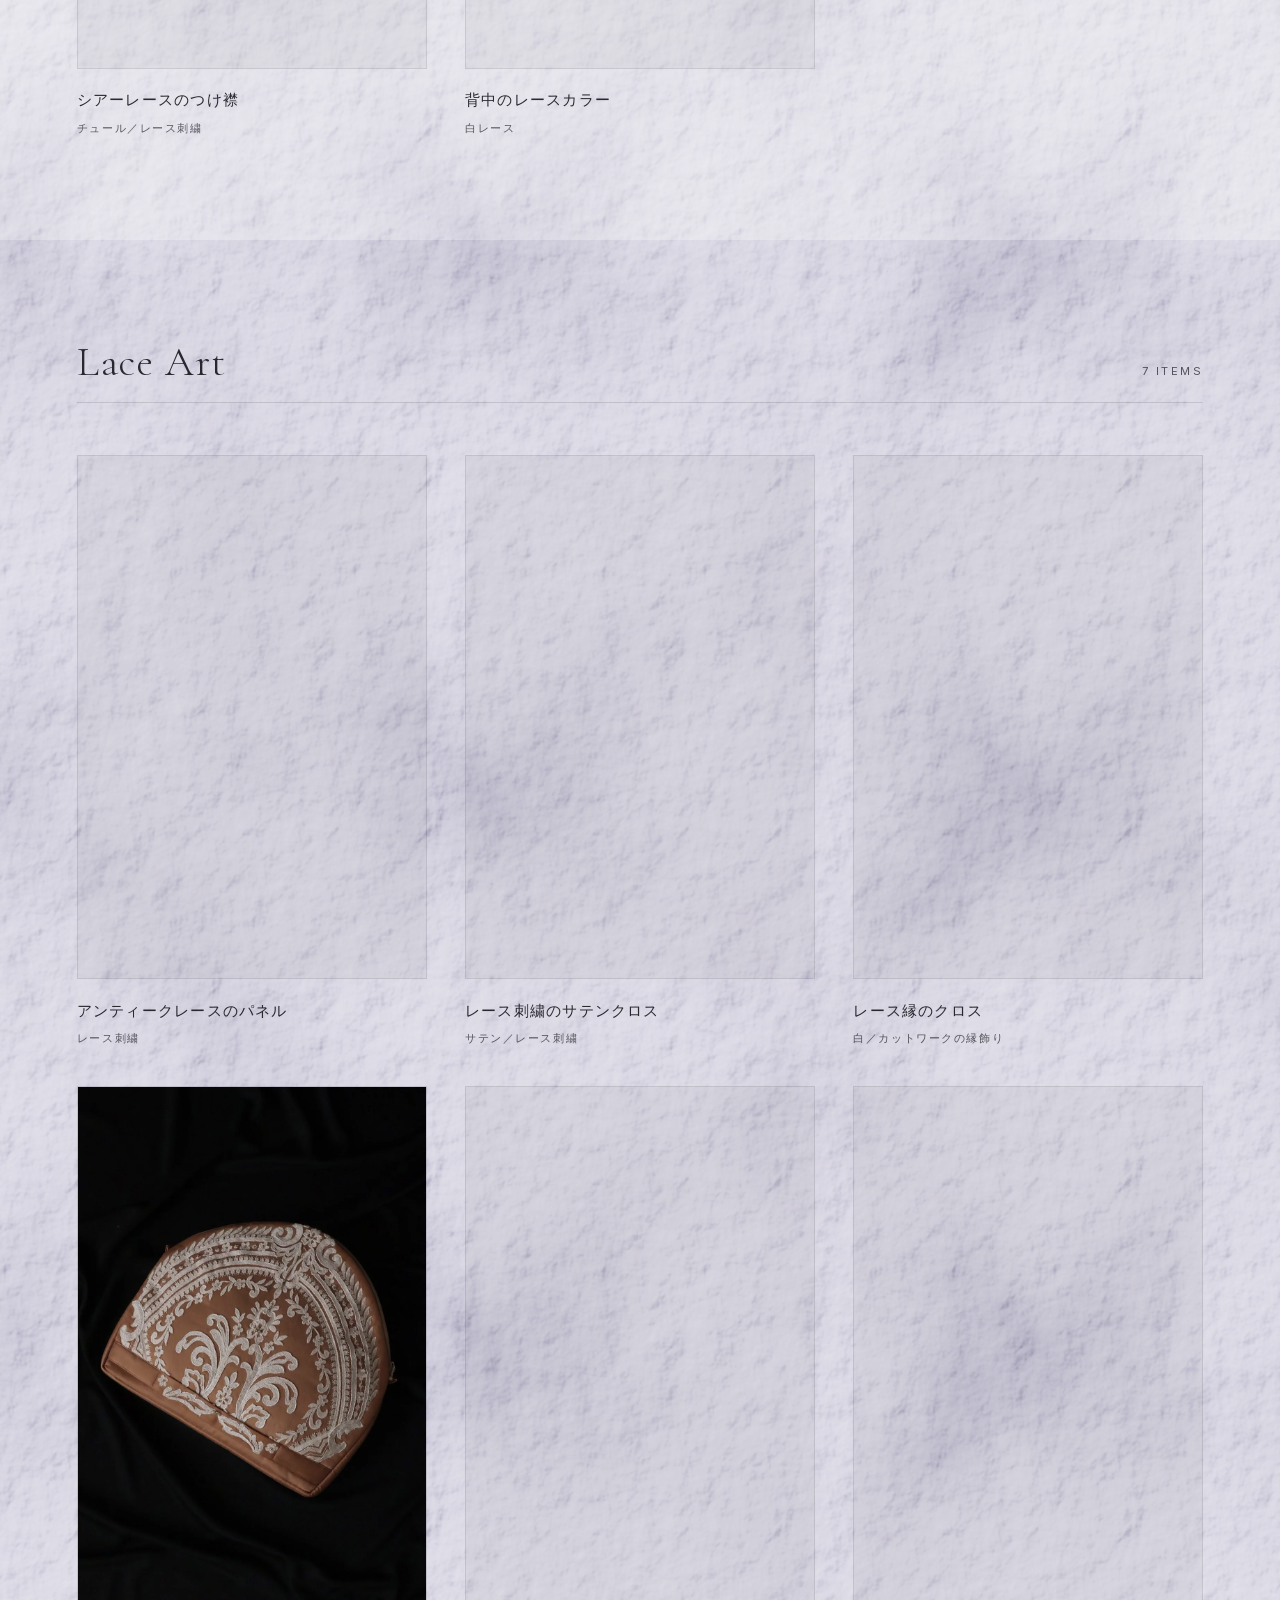
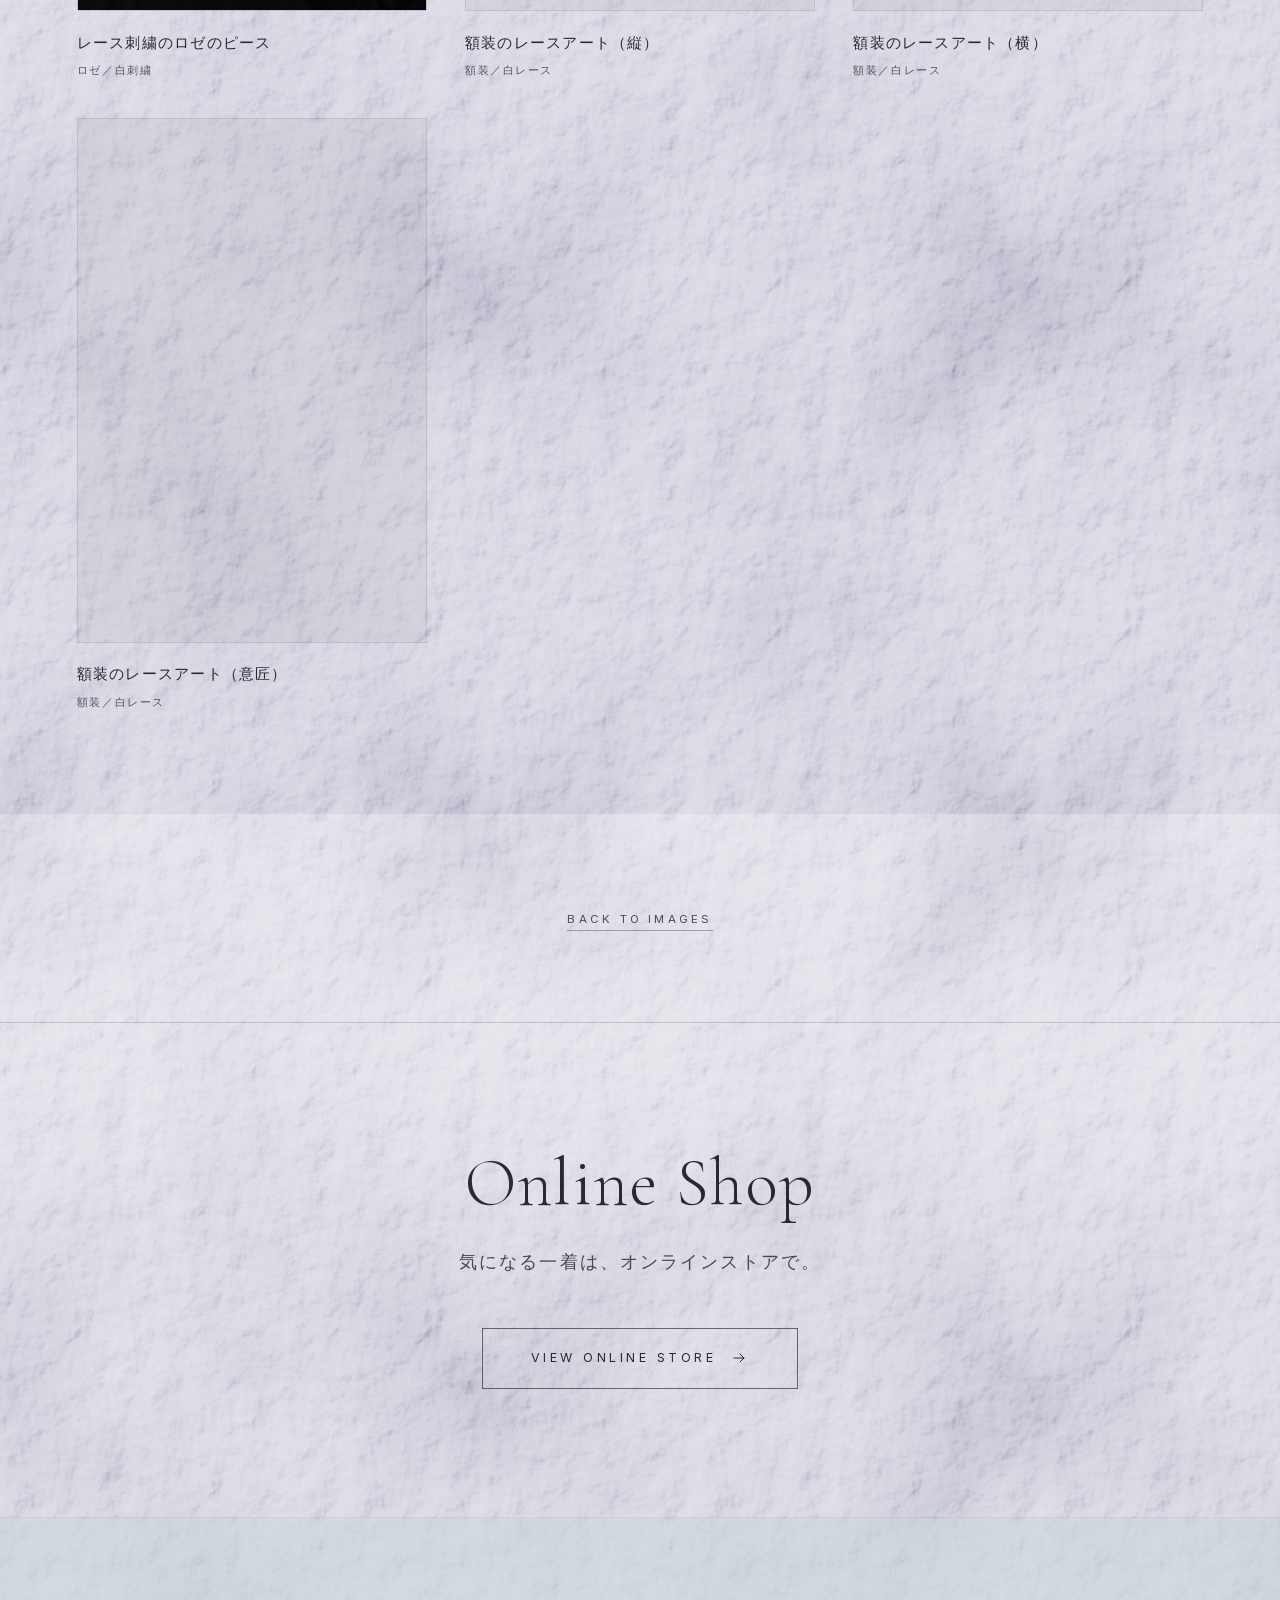
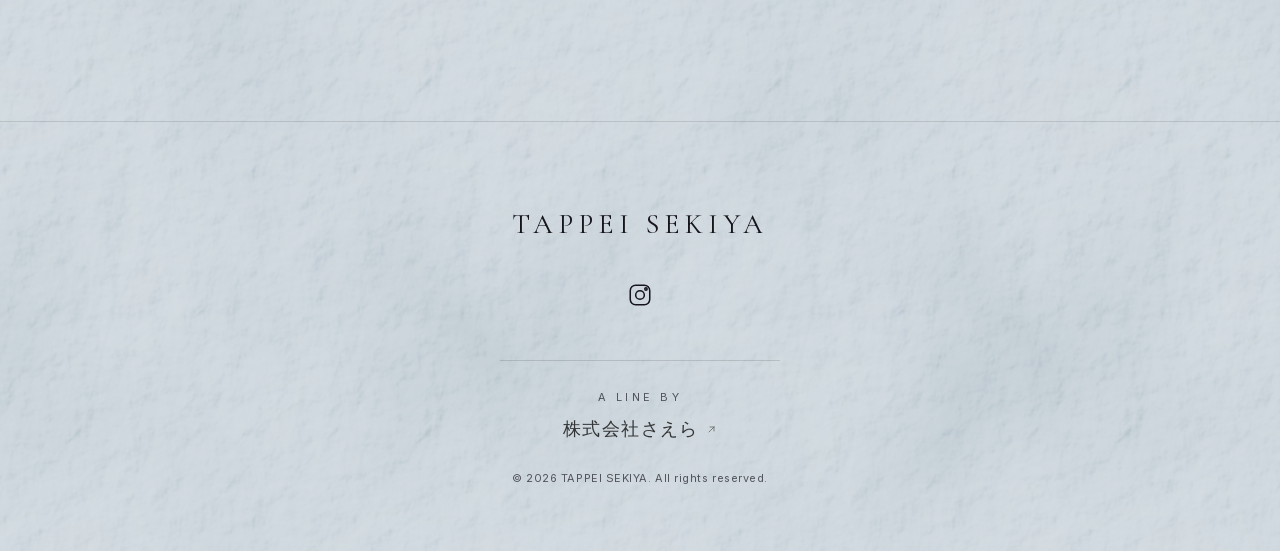
==== commit 1960ff9c: "publish 2026-09-30 00:10:16" ====
--- a/collection/index.html
+++ b/collection/index.html
@@ -491,7 +491,7 @@
               <img src="../images/item_jacket_double.webp" alt="ダブルブレストジャケット" loading="lazy" decoding="async" />
             </figure>
             <div class="collection-item__meta">
-              <h2 class="collection-item__name">ダブルブレストジャケット</h2>
+              <h2 class="collection-item__name">ダブルブレスト<wbr>ジャケット</h2>
               <p class="collection-item__note">リネン混／白刺繍</p>
             </div>
           </li>
--- a/style.css
+++ b/style.css
@@ -721,8 +721,8 @@
 background-image:
 radial-gradient(120% 90% at 18% 6%, rgba(245, 242, 235, 0.14), transparent 58%),
 radial-gradient(95% 75% at 88% 96%, rgba(18, 24, 28, 0.2), transparent 62%),
-url("images/tex/tex_45453904.webp"),
-url("images/tex/tex_06abb567.webp");
+url("images/tex/tex_0d12e655.webp"),
+url("images/tex/tex_1cf60373.webp");
 background-blend-mode: normal, normal, soft-light, soft-light;
 background-size: auto, auto, 700px 700px, 1100px 1100px;
 background-repeat: no-repeat, no-repeat, repeat, repeat;
@@ -3037,10 +3037,10 @@
 .philosophy-gallery--archive .img-block:nth-child(11) { --l: 71.0%; --t: 50%; --w: 13.0%; }
 }
 :root {
---wall-relief: url("images/tex/tex_ee2d2439.webp");
---wall-mottle: url("images/tex/tex_970f6d75.webp");
---wall-relief-soft: url("images/tex/tex_a10c8ab7.webp");
---wall-mottle-soft: url("images/tex/tex_1f182646.webp");
+--wall-relief: url("images/tex/tex_727c3915.webp");
+--wall-mottle: url("images/tex/tex_44487944.webp");
+--wall-relief-soft: url("images/tex/tex_df058ec8.webp");
+--wall-mottle-soft: url("images/tex/tex_4292494b.webp");
 }
 .page-hero .img-block,
 .ed-interlude__figure,
@@ -3070,6 +3070,10 @@
 .online-shop-section,
 .closing-editorial,
 .ed-sky,
+.motion-section,
+.collection-intro,
+.collection-category,
+.collection-back,
 .footer {
 background-image: var(--wall-relief), var(--wall-mottle) !important;
 background-blend-mode: soft-light, soft-light !important;
@@ -3386,7 +3390,47 @@
 }
 html:not(.tex-on) :is(.ed-plate, .atelier-row, .positioning-statement, .page-hero, .ed-interlude, .lace-section,
 .images-section, .cloth-row, .stockist-section, .online-shop-section, .closing-editorial, .ed-sky, .footer,
-.poetry-section),
+.poetry-section, .motion-section),
 html:not(.tex-on) .poetry-section::after {
 background-image: none !important;
 }
+@view-transition { navigation: auto; }
+::view-transition-old(root),
+::view-transition-new(root) {
+animation-duration: 0.55s;
+animation-timing-function: cubic-bezier(0.22, 0.61, 0.36, 1);
+}
+@media (prefers-reduced-motion: reduce) {
+@view-transition { navigation: none; }
+}
+.motion-label { font-size: 4.25rem; }
+@media (max-width: 768px) { .motion-label { font-size: 2.35rem; } }
+@media (min-width: 769px) {
+.ed-chapter__num { font-size: 0.99rem; font-weight: 400; line-height: 1.6; }
+html body #motion .motion-copy p:not(.ed-chapter),
+html body .closing-editorial__copy .contact-note,
+html body .online-shop-inner .online-shop-text {
+font-size: 1.1rem; font-weight: 300; line-height: 2.05; letter-spacing: 0.12em;
+}
+html body .images-copy p,
+html body #contact .closing-editorial__copy p:not(.contact-note) {
+font-size: 1.375rem; font-weight: 300; line-height: 2.05; letter-spacing: 0.12em;
+}
+.footer-parent-label,
+.footer-content .copyright,
+.about-credit .about-credit-role { font-size: 0.68rem; }
+}
+.positioning-statement,
+.page-hero,
+.online-shop-section,
+.contact-section.closing-editorial {
+background-size: 700px 700px, 1100px 1100px, 100% 200px !important;
+background-repeat: repeat, repeat, no-repeat !important;
+background-blend-mode: soft-light, soft-light, normal !important;
+}
+.positioning-statement { background-image: var(--wall-relief), var(--wall-mottle), linear-gradient(rgb(227, 226, 234), rgba(227, 226, 234, 0)) !important; }
+.page-hero { background-image: var(--wall-relief), var(--wall-mottle), linear-gradient(rgb(231, 236, 239), rgba(231, 236, 239, 0)) !important; }
+.online-shop-section { background-image: var(--wall-relief), var(--wall-mottle), linear-gradient(rgb(227, 226, 234), rgba(227, 226, 234, 0)) !important; }
+.contact-section.closing-editorial { background-image: var(--wall-relief), var(--wall-mottle), linear-gradient(rgb(219, 218, 228), rgba(219, 218, 228, 0)) !important; }
+.collection-item__name { word-break: auto-phrase; text-wrap: balance; }
+p, .poetry-line { text-wrap: pretty; }
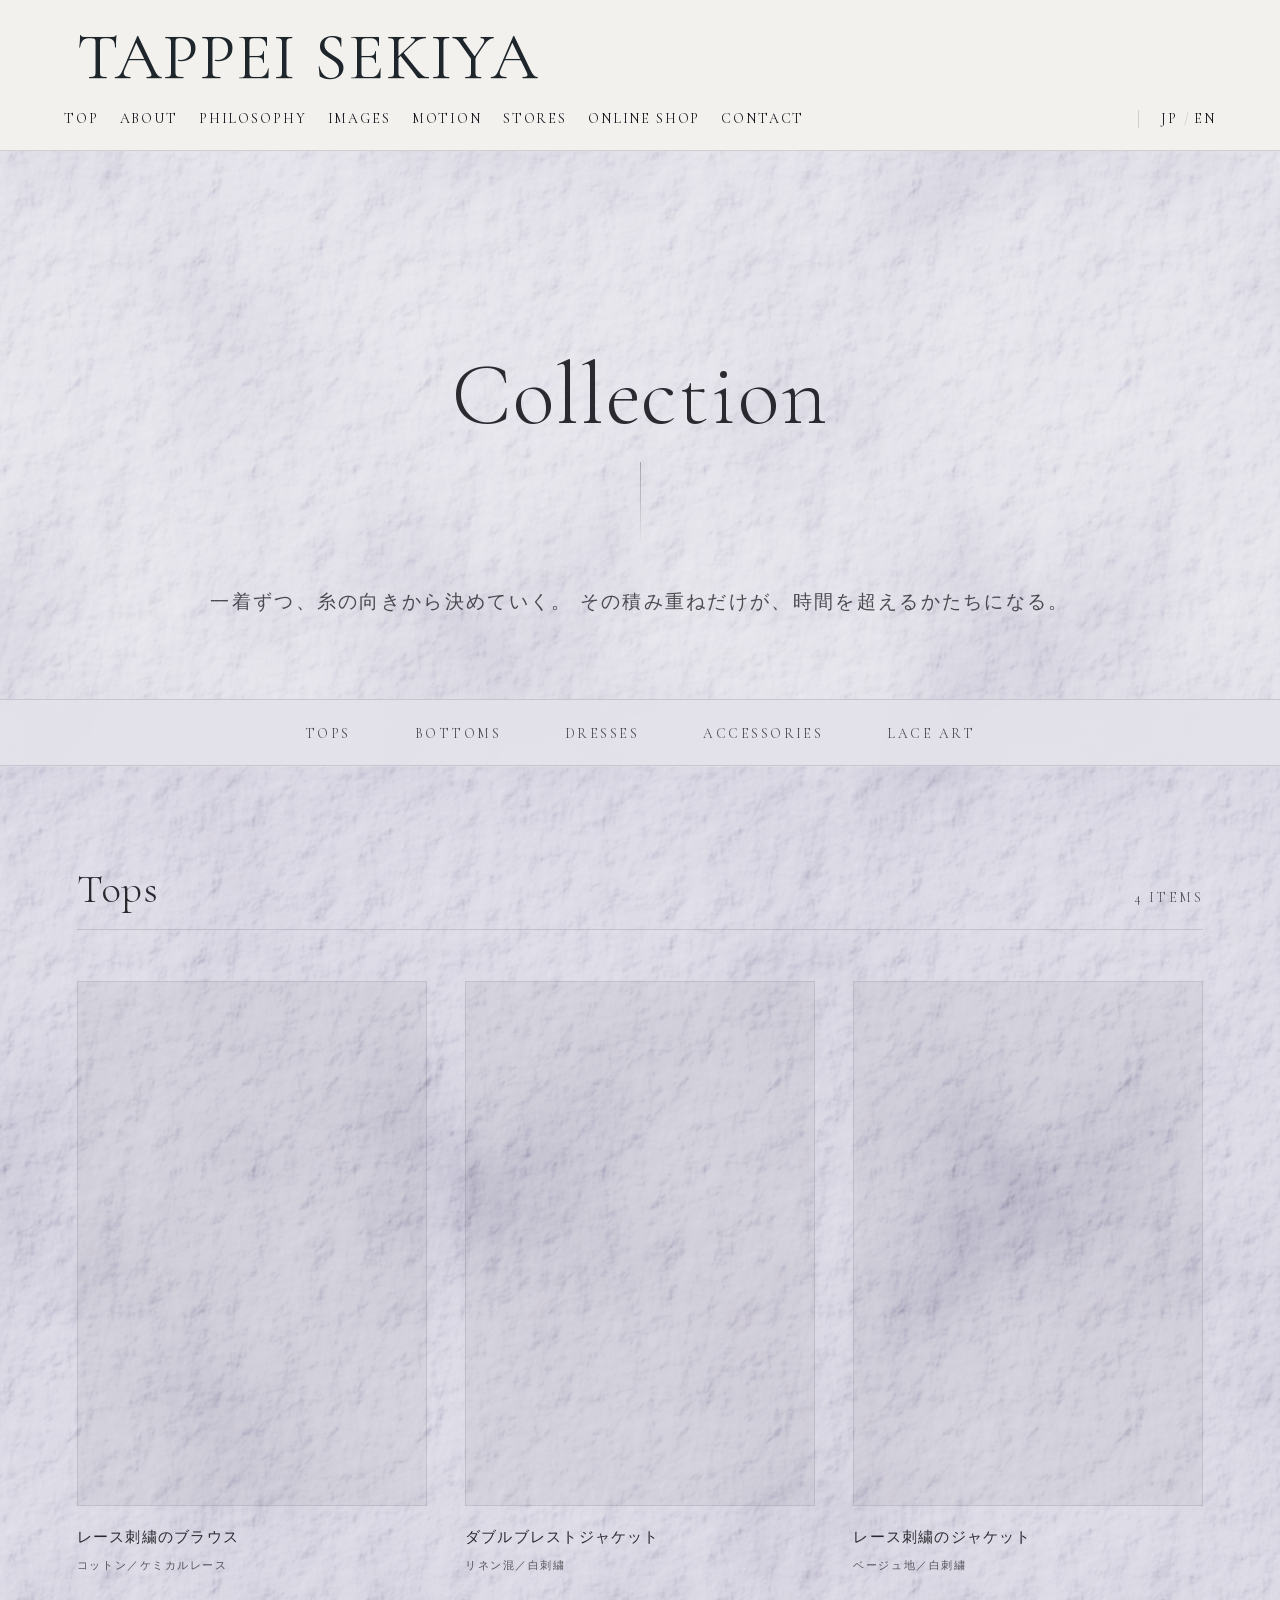
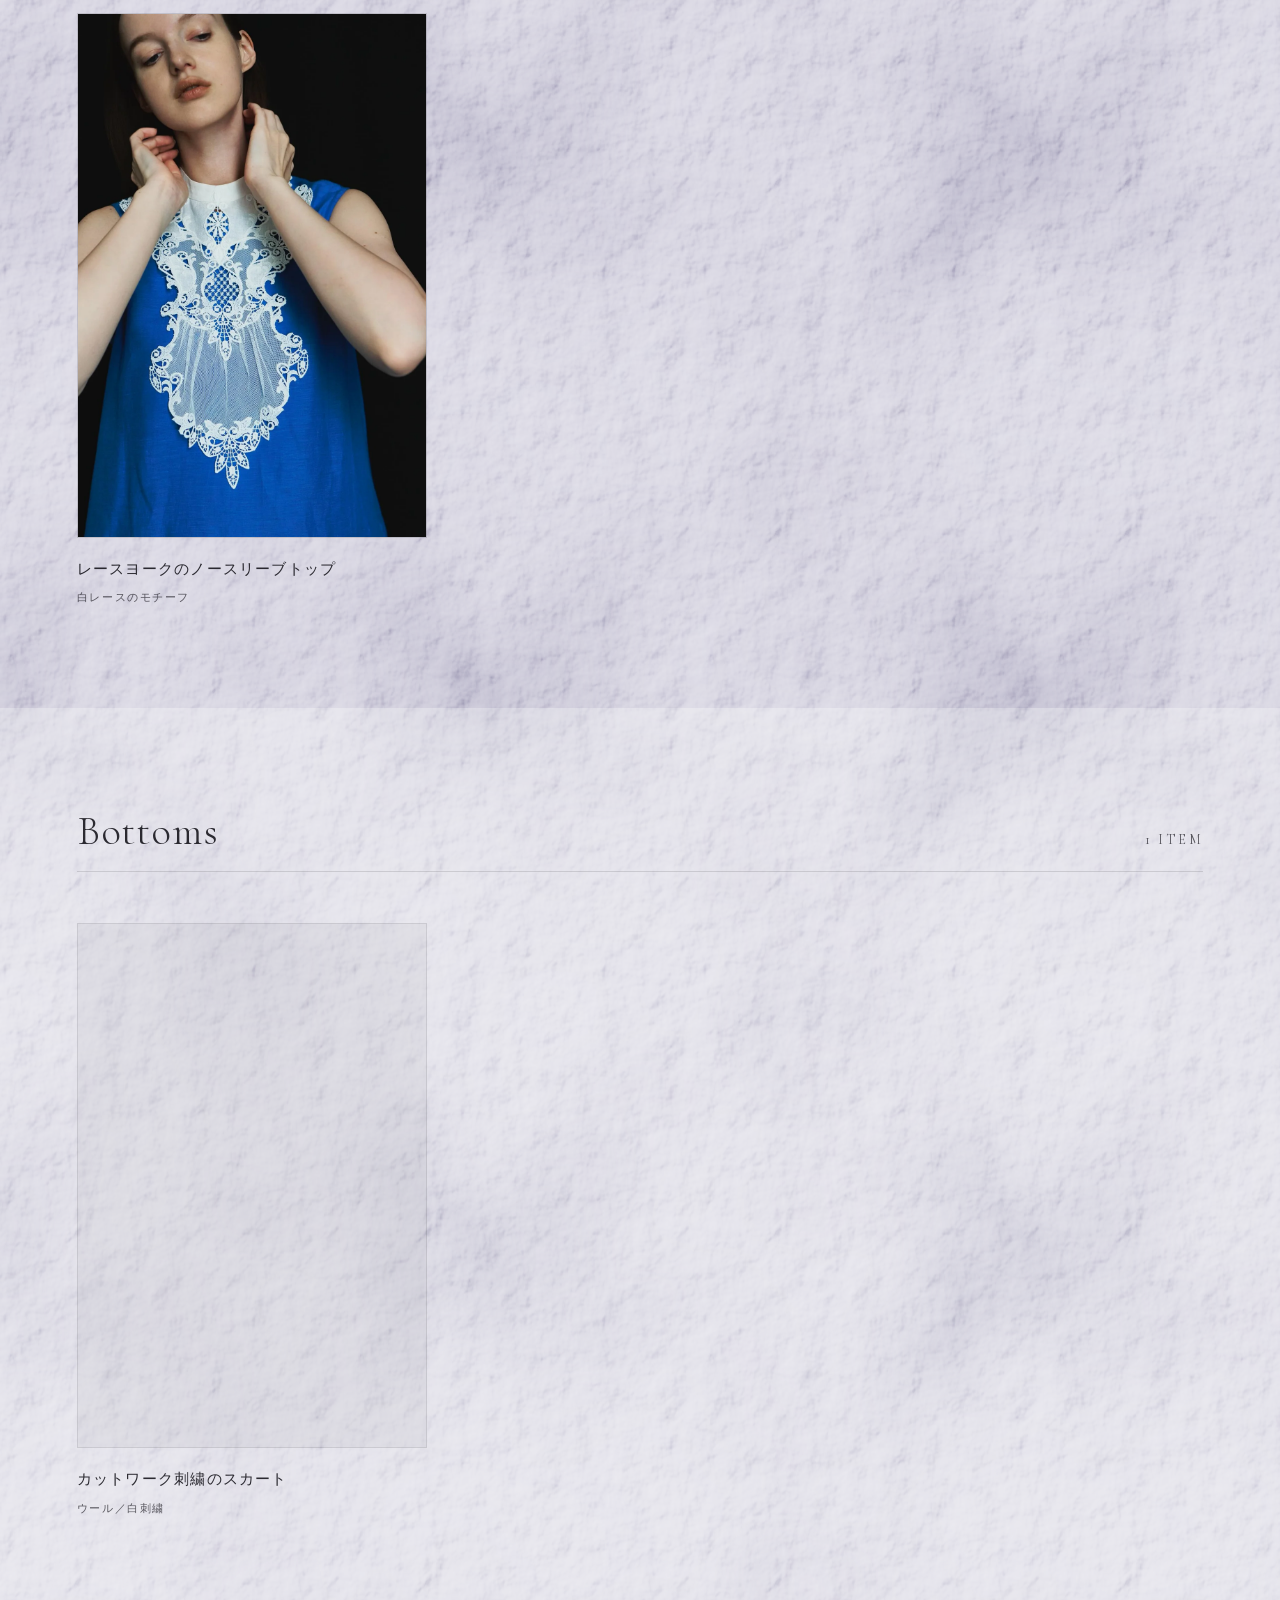
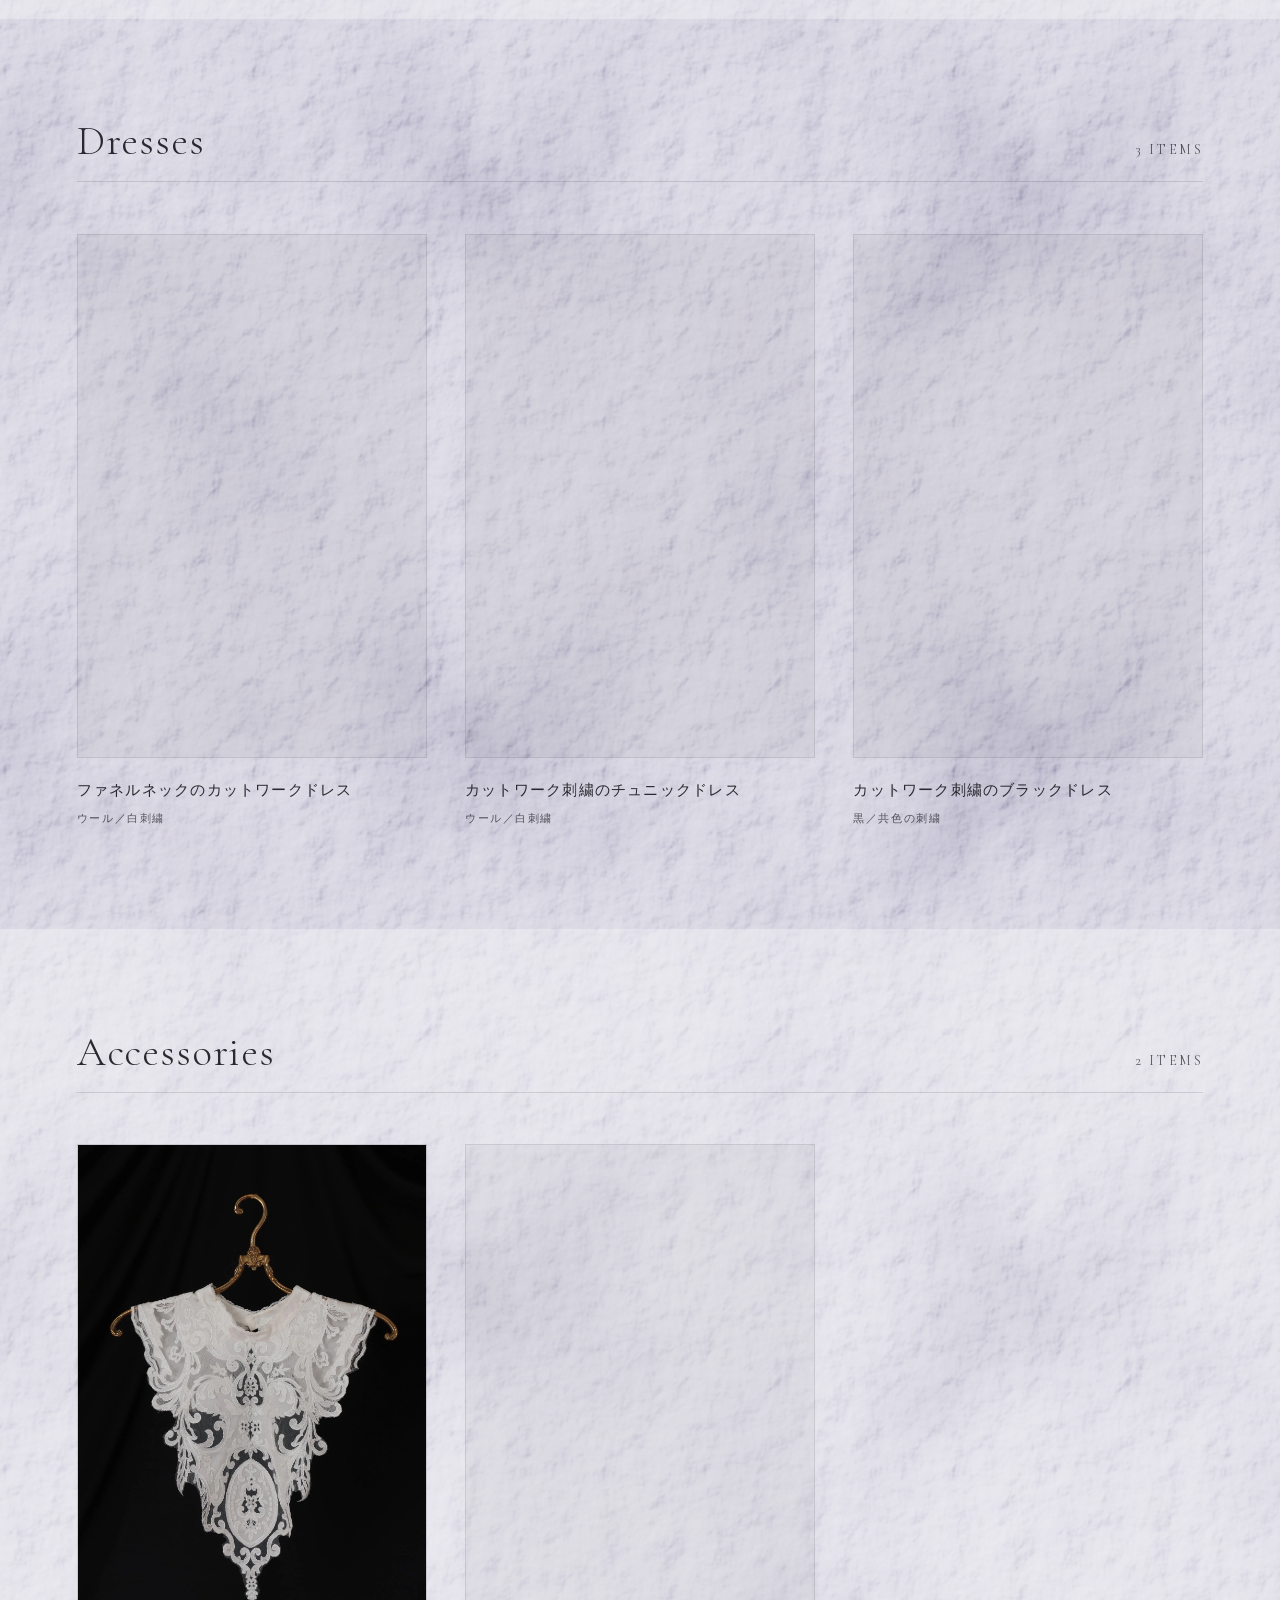
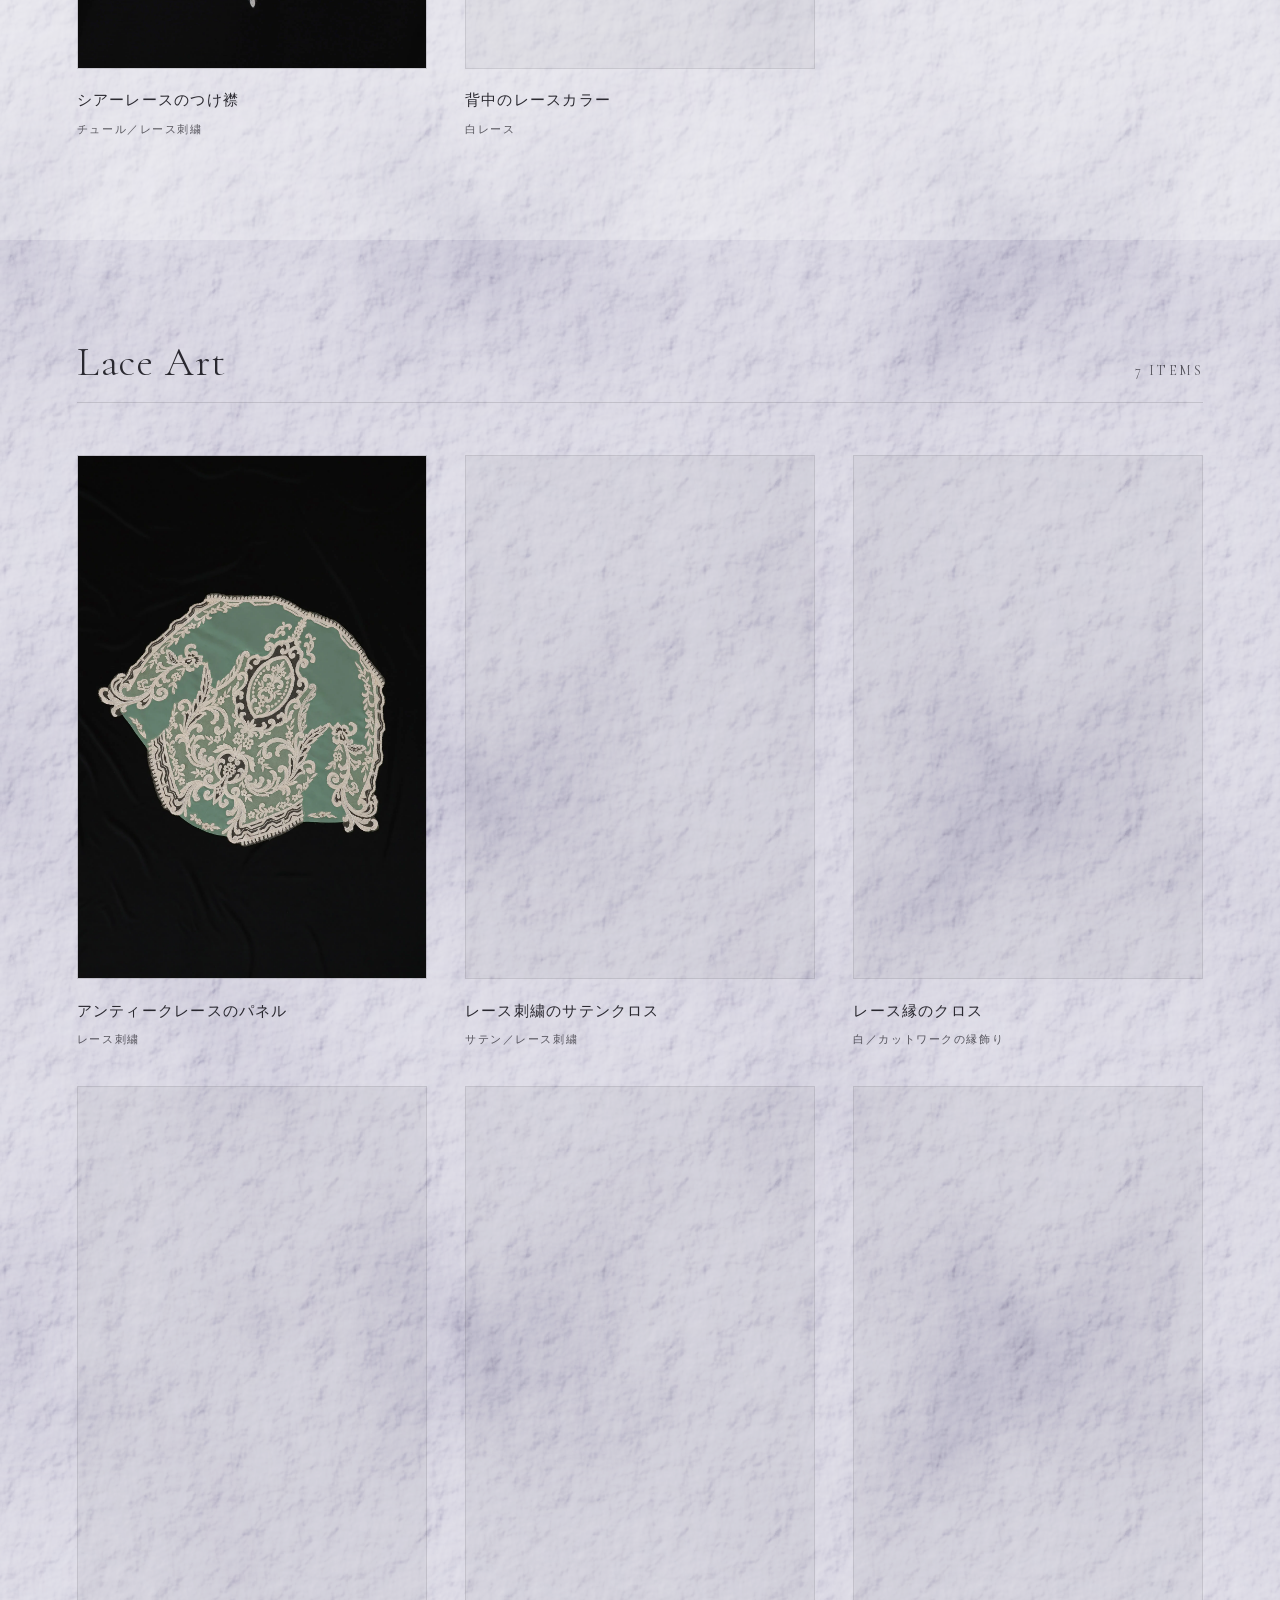
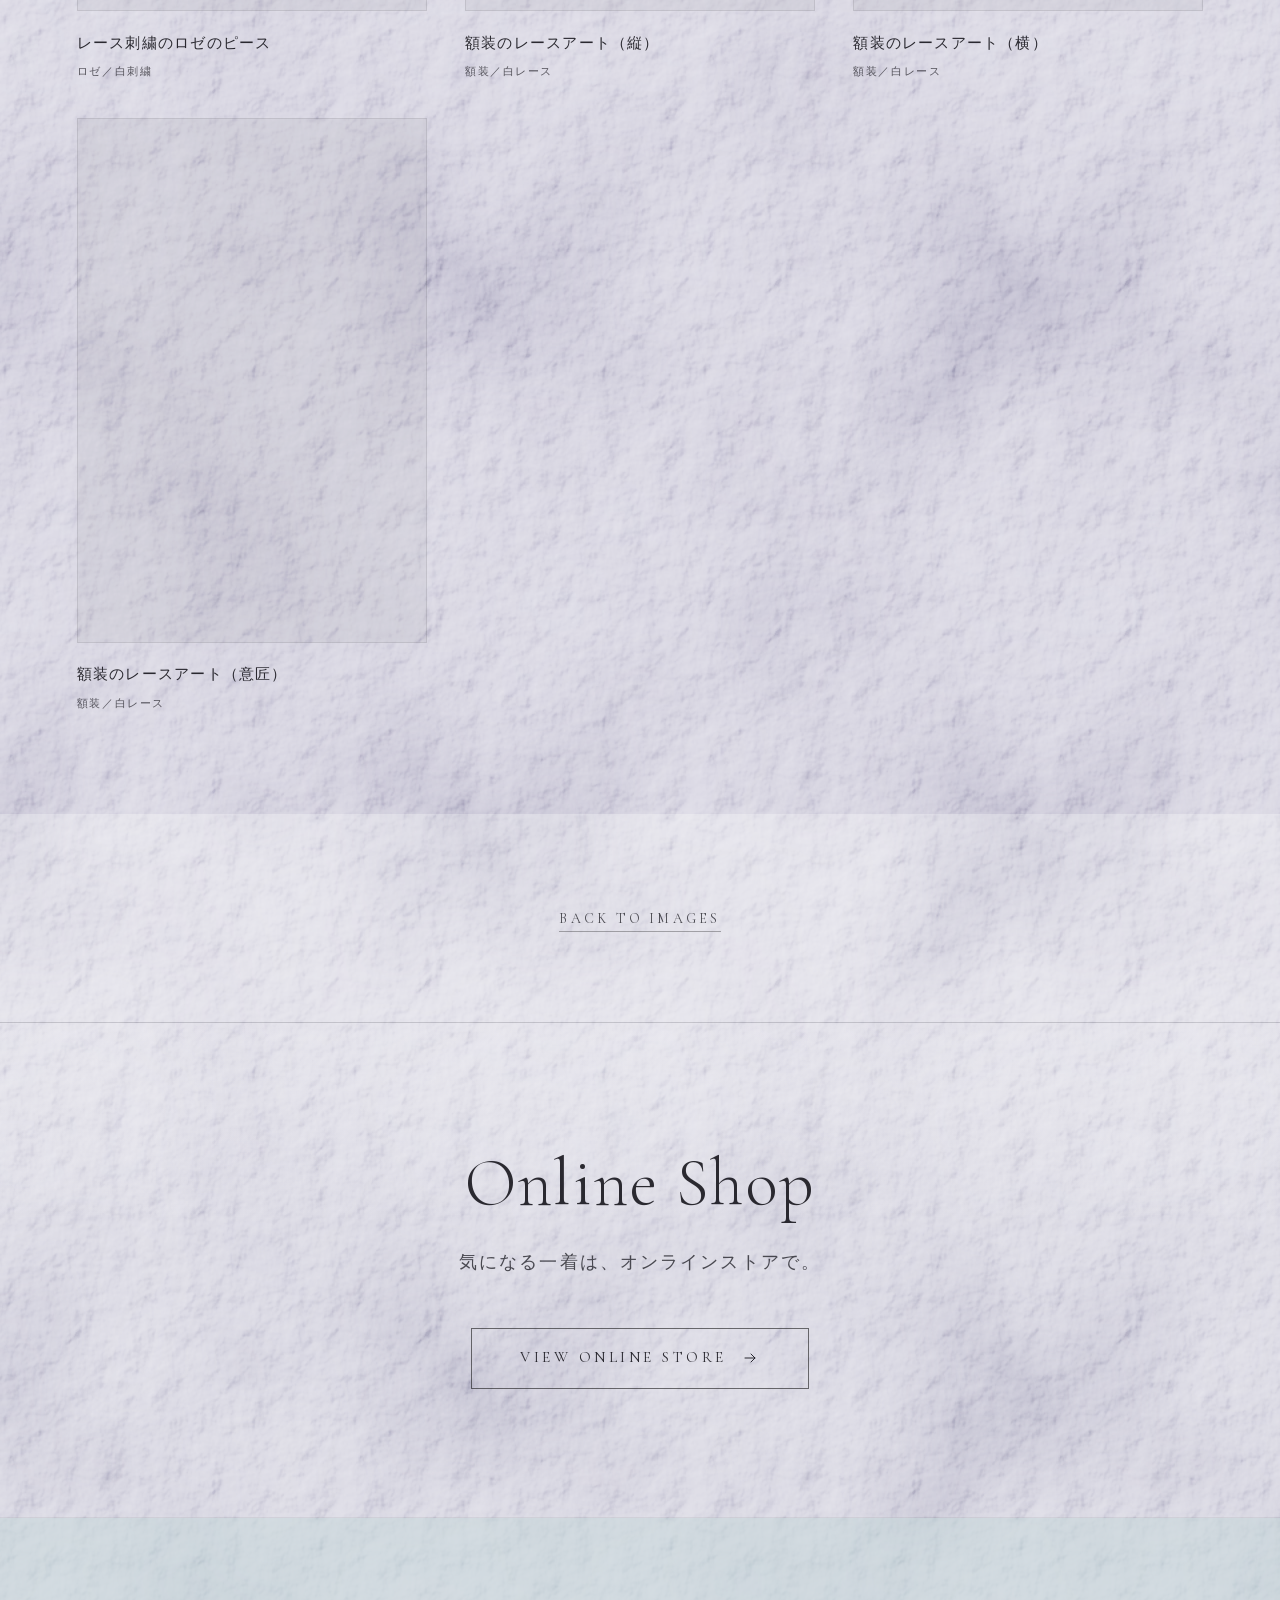
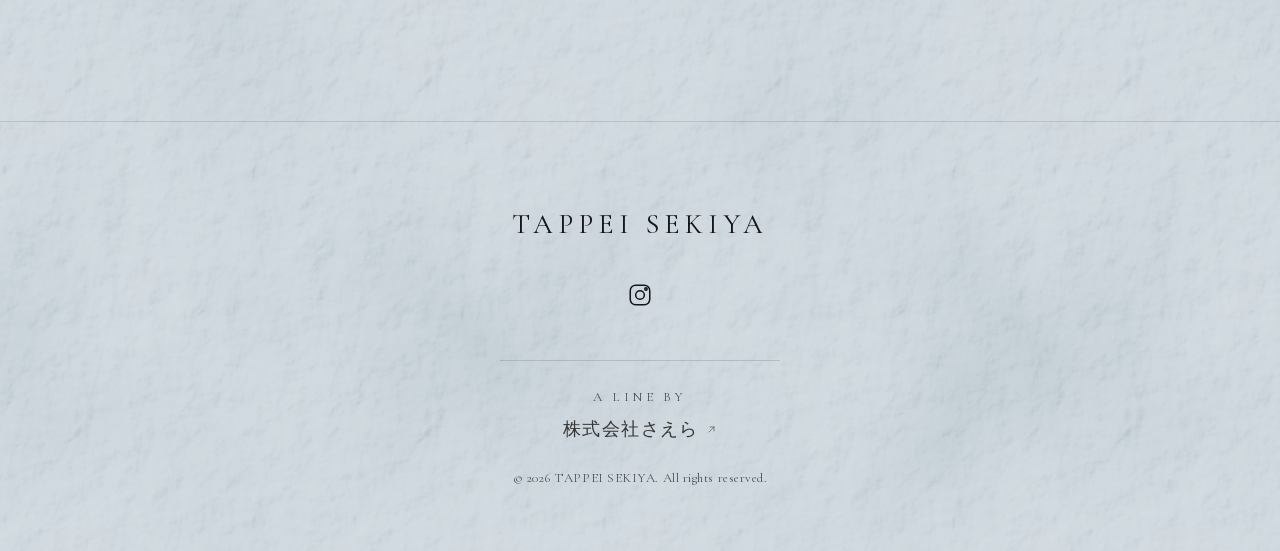
==== commit 6c6e76e7: "publish 2026-09-30 00:43:21" ====
--- a/collection/index.html
+++ b/collection/index.html
@@ -420,7 +420,7 @@
     <script>document.documentElement.classList.add('tex-on')</script>
     <!-- 09-17 トップと同じ並び＝社名の版面を帯の上に置き、その下にメニュー（オーナー指摘の画面と同じ形） -->
     <div class="collection-masthead">
-      <h1 class="brand-name">TAPPEI SEKIYA</h1>
+      <h1 class="brand-name"><a href="../" class="brand-name__home">TAPPEI SEKIYA</a></h1>
     </div>
 
     <!-- Navigation / Header -->
--- a/style.css
+++ b/style.css
@@ -3412,9 +3412,15 @@
 html body .online-shop-inner .online-shop-text {
 font-size: 1.1rem; font-weight: 300; line-height: 2.05; letter-spacing: 0.12em;
 }
-html body .images-copy p,
+html body .images-copy p {
+font-size: 1.375rem; font-weight: 300; line-height: 2.05; letter-spacing: 0.12em;
+}
 html body #contact .closing-editorial__copy p:not(.contact-note) {
-font-size: 1.375rem; font-weight: 300; line-height: 2.05; letter-spacing: 0.12em;
+font-size: 1.1rem; font-weight: 300; line-height: 2.05; letter-spacing: 0.12em; color: rgba(22, 21, 28, 0.74);
+}
+html body #contact .closing-editorial__copy .contact-note { font-size: 0.99rem; }
+html body .contact-section .signature-contact {
+width: auto; min-height: 0; padding: 1.2rem 3rem; font-size: 0.78rem; letter-spacing: 0.28em;
 }
 .footer-parent-label,
 .footer-content .copyright,
@@ -3434,3 +3440,57 @@
 .contact-section.closing-editorial { background-image: var(--wall-relief), var(--wall-mottle), linear-gradient(rgb(219, 218, 228), rgba(219, 218, 228, 0)) !important; }
 .collection-item__name { word-break: auto-phrase; text-wrap: balance; }
 p, .poetry-line { text-wrap: pretty; }
+@media (min-width: 769px) {
+html body #motion { padding-left: 6vw; padding-right: 6vw; }
+html body #contact { padding: 10vw 6vw; }
+html body #stores .stockist-header { margin-bottom: 100px; }
+}
+html body #motion,
+html body .cloth-row {
+background-size: 700px 700px, 1100px 1100px, 100% 240px !important;
+background-repeat: repeat, repeat, no-repeat !important;
+background-blend-mode: soft-light, soft-light, normal !important;
+}
+html body #motion {
+background-color: rgb(203, 200, 218);
+background-image: var(--wall-relief), var(--wall-mottle), linear-gradient(rgb(227, 226, 234), rgba(227, 226, 234, 0)) !important;
+}
+html body .cloth-row {
+background-image: var(--wall-relief), var(--wall-mottle), linear-gradient(rgb(203, 200, 218), rgba(203, 200, 218, 0)) !important;
+}
+html:not(.tex-on) body :is(#motion, .cloth-row) { background-image: none !important; }
+html body #motion .motion-copy p:not(.ed-chapter),
+html body #motion figcaption,
+html body #motion .motion-caption { color: #4d4d4d; }
+.brand-name__home { color: inherit; text-decoration: none; }
+.brand-name__home:hover { opacity: 0.6; transition: opacity 0.3s; }
+@font-face { font-family: "Cormorant UI"; font-style: normal; font-weight: 300 600; font-display: swap;
+src: url("fonts/cormorant_ac5feb95.woff2") format("woff2"); size-adjust: 122%; }
+:root { --font-sans: "Cormorant UI", "Yu Mincho", "Hiragino Mincho ProN", serif; }
+html body .ed-chapter__num { color: inherit; }
+@media (min-width: 769px) {
+html body #images .images-gallery { display: grid !important; grid-template-columns: repeat(12, minmax(0, 1fr)) !important;
+grid-auto-rows: 1.389vw !important; column-gap: 1.667vw !important; row-gap: 0 !important; height: auto !important; }
+html body #images .images-gallery .images-portrait { position: relative !important; transform: none !important; margin: 0 !important;
+width: auto !important; height: auto !important; }
+html body #images .images-gallery .images-portrait img { width: 100% !important; height: 100% !important; object-fit: cover; }
+html body #images .images-gallery .images-portrait:nth-child(1) { grid-column: 1 / 8 !important; grid-row: 1 / 40 !important; }
+html body #images .images-gallery .images-portrait:nth-child(2) { grid-column: 9 / 13 !important; grid-row: 9 / 31 !important; }
+html body #images .images-gallery .images-portrait:nth-child(3) { grid-column: 8 / 13 !important; grid-row: 38 / 65 !important; }
+html body #images .images-gallery .images-portrait:nth-child(4) { grid-column: 2 / 7 !important; grid-row: 46 / 73 !important; }
+html body #images .images-gallery .images-portrait:nth-child(5) { grid-column: 1 / 9 !important; grid-row: 80 / 124 !important; }
+html body #images .images-gallery .images-portrait:nth-child(6) { grid-column: 9 / 13 !important; grid-row: 98 / 120 !important; }
+}
+@media (min-width: 769px) {
+html body #about { display: grid !important; grid-template-columns: minmax(0, 1fr) minmax(0, 490px); column-gap: 6vw; align-items: center; }
+html body #about > * { grid-column: 1 / -1; }
+html body #about > .about-designer-statement { grid-column: 1; margin: 0 !important; width: auto !important; max-width: 560px; justify-self: end; text-align: left; }
+html body #about > .about-designer-statement p { text-align: left; }
+html body #about > .img-block { grid-column: 2; margin: 0 !important; justify-self: start; }
+html body #about > .about-credit { margin-top: 32px; }
+}
+@media (min-width: 769px) {
+html body #about > .about-credit { grid-column: 2; justify-self: start; text-align: left; }
+html body #about { padding-top: 144px !important; }
+html body #images { padding-top: 144px !important; }
+}
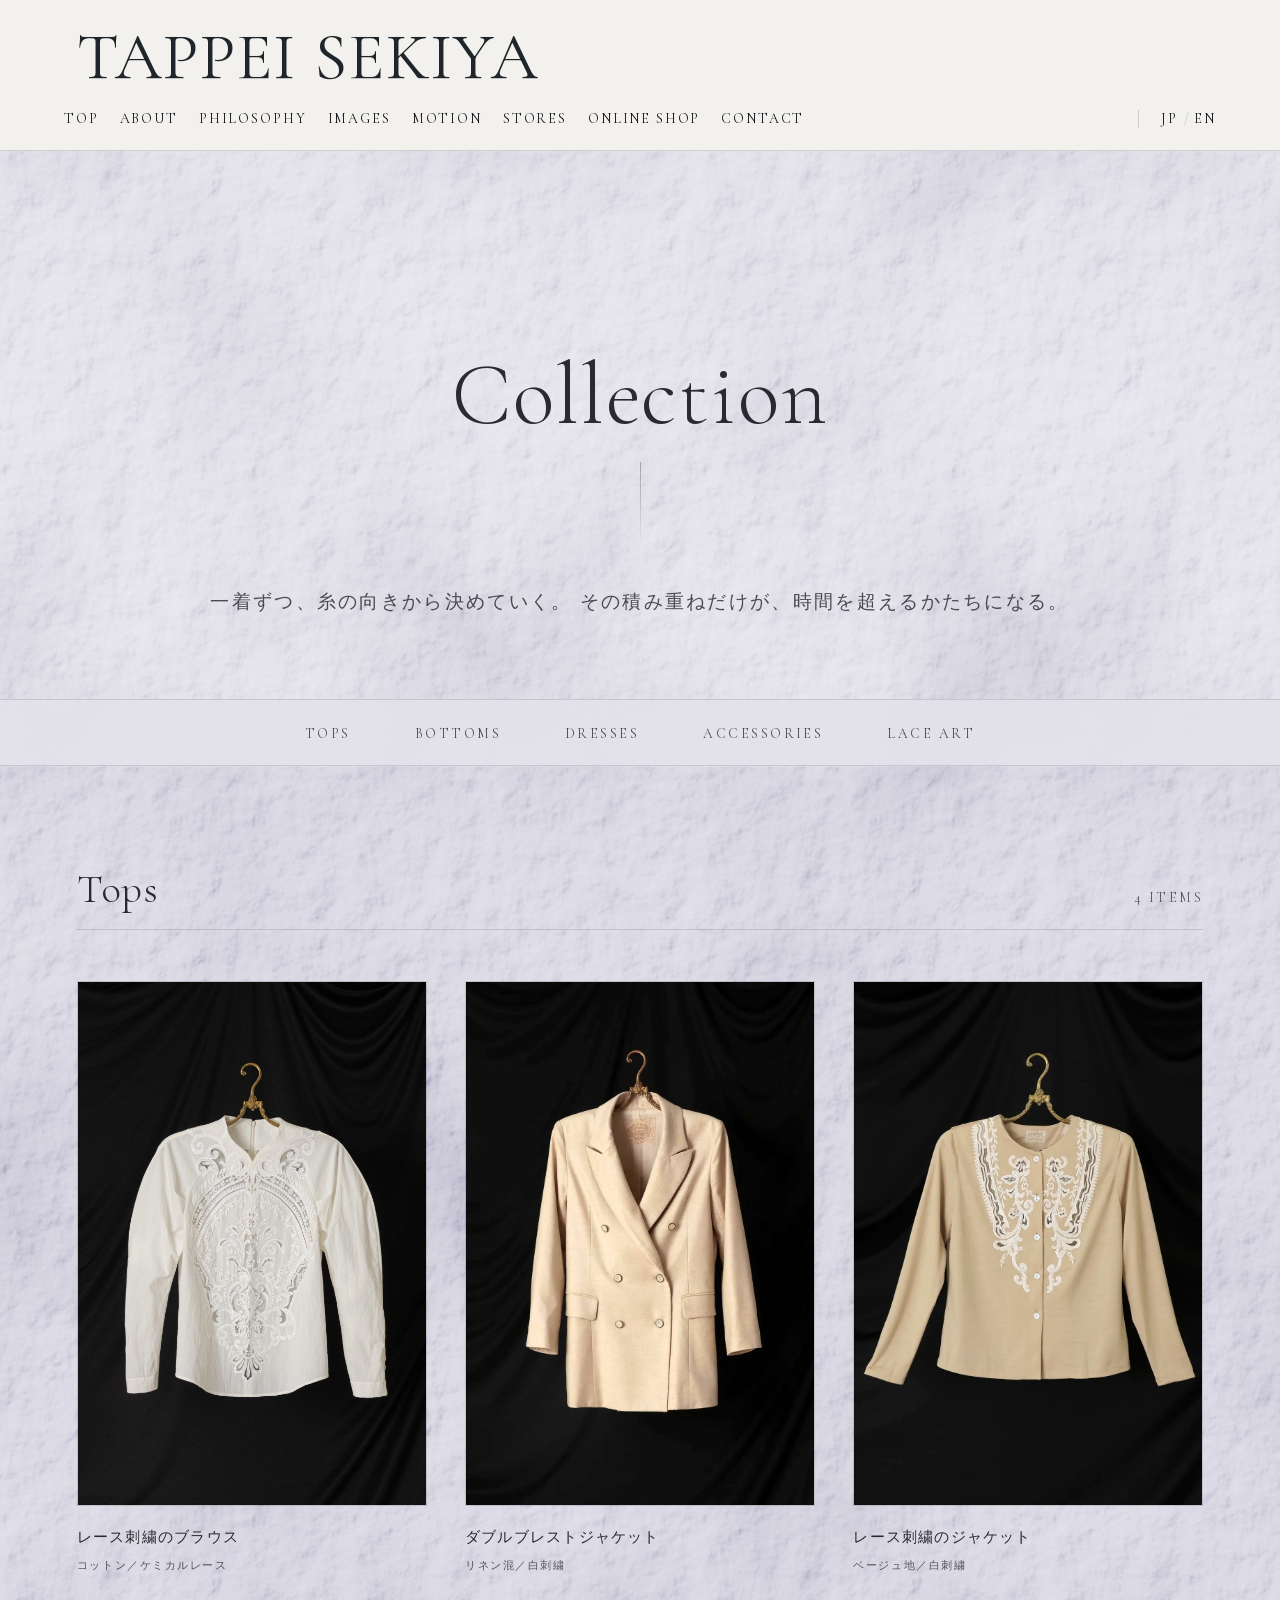
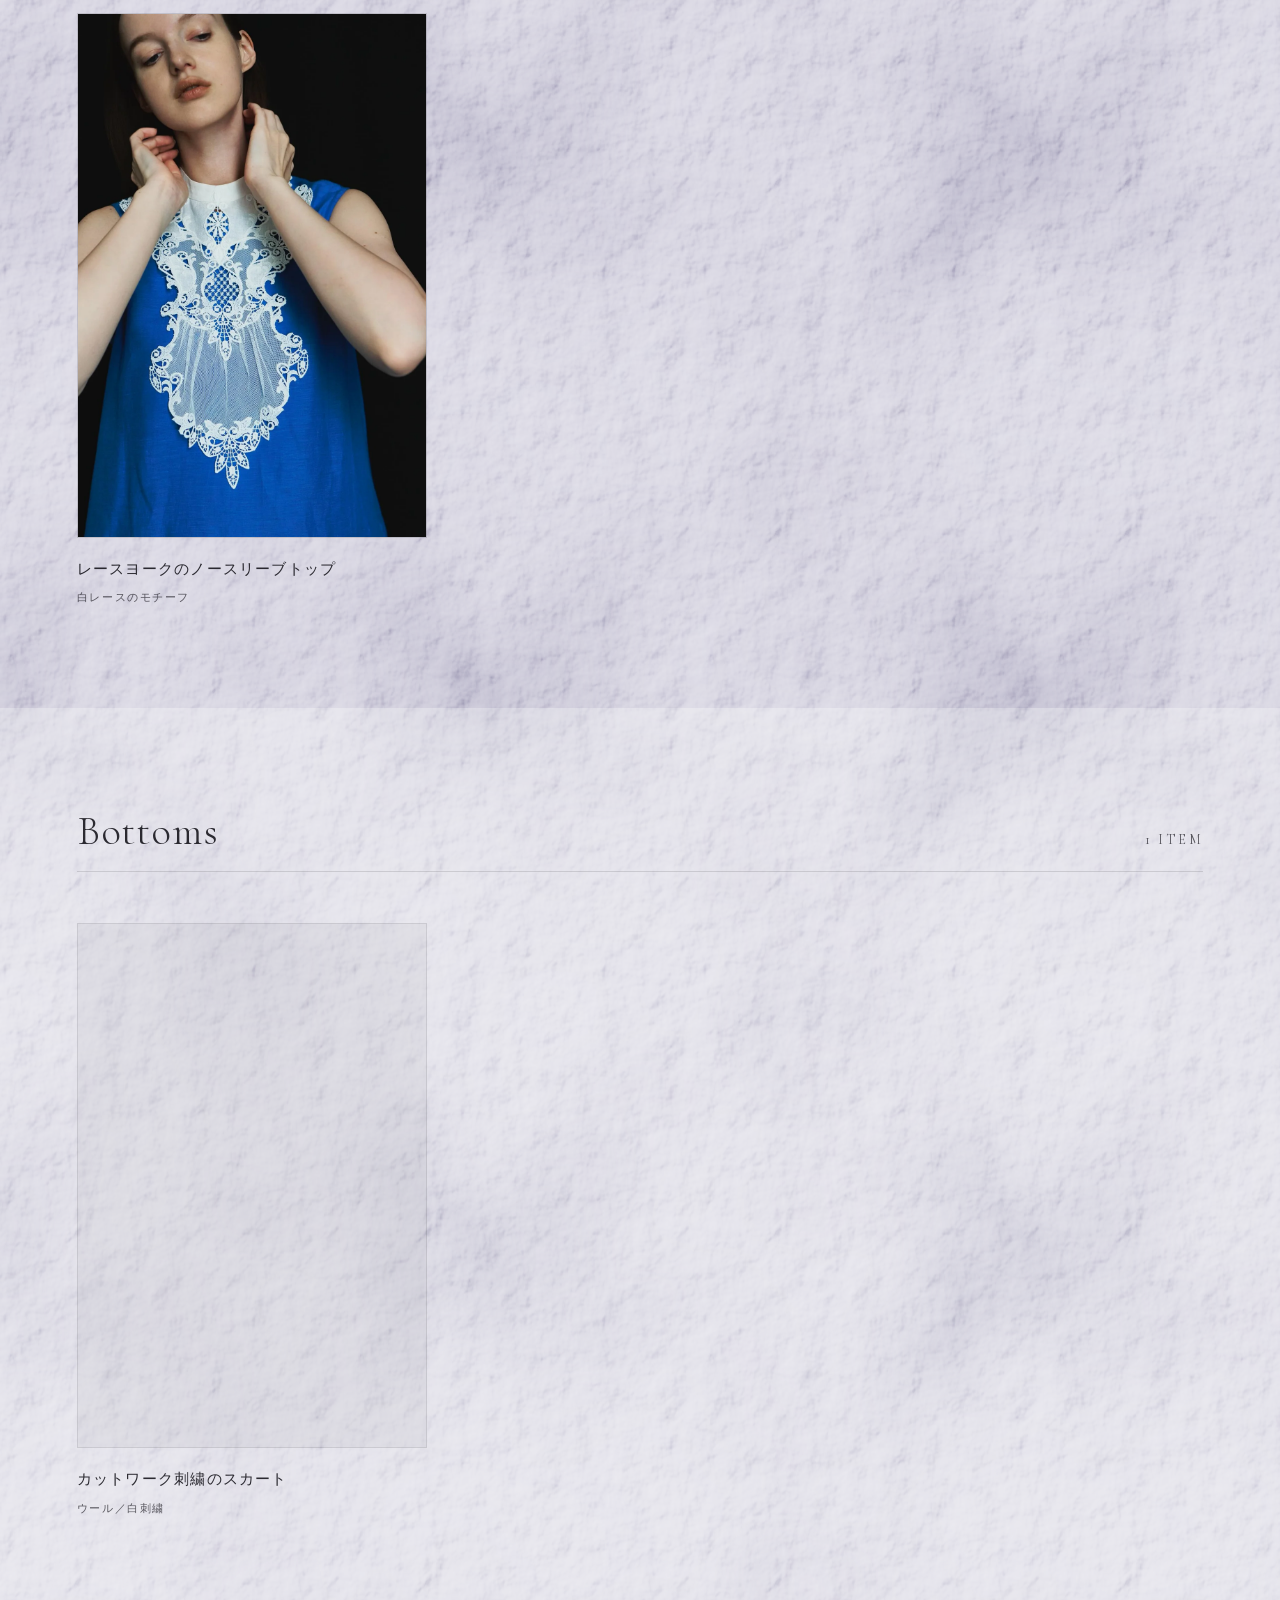
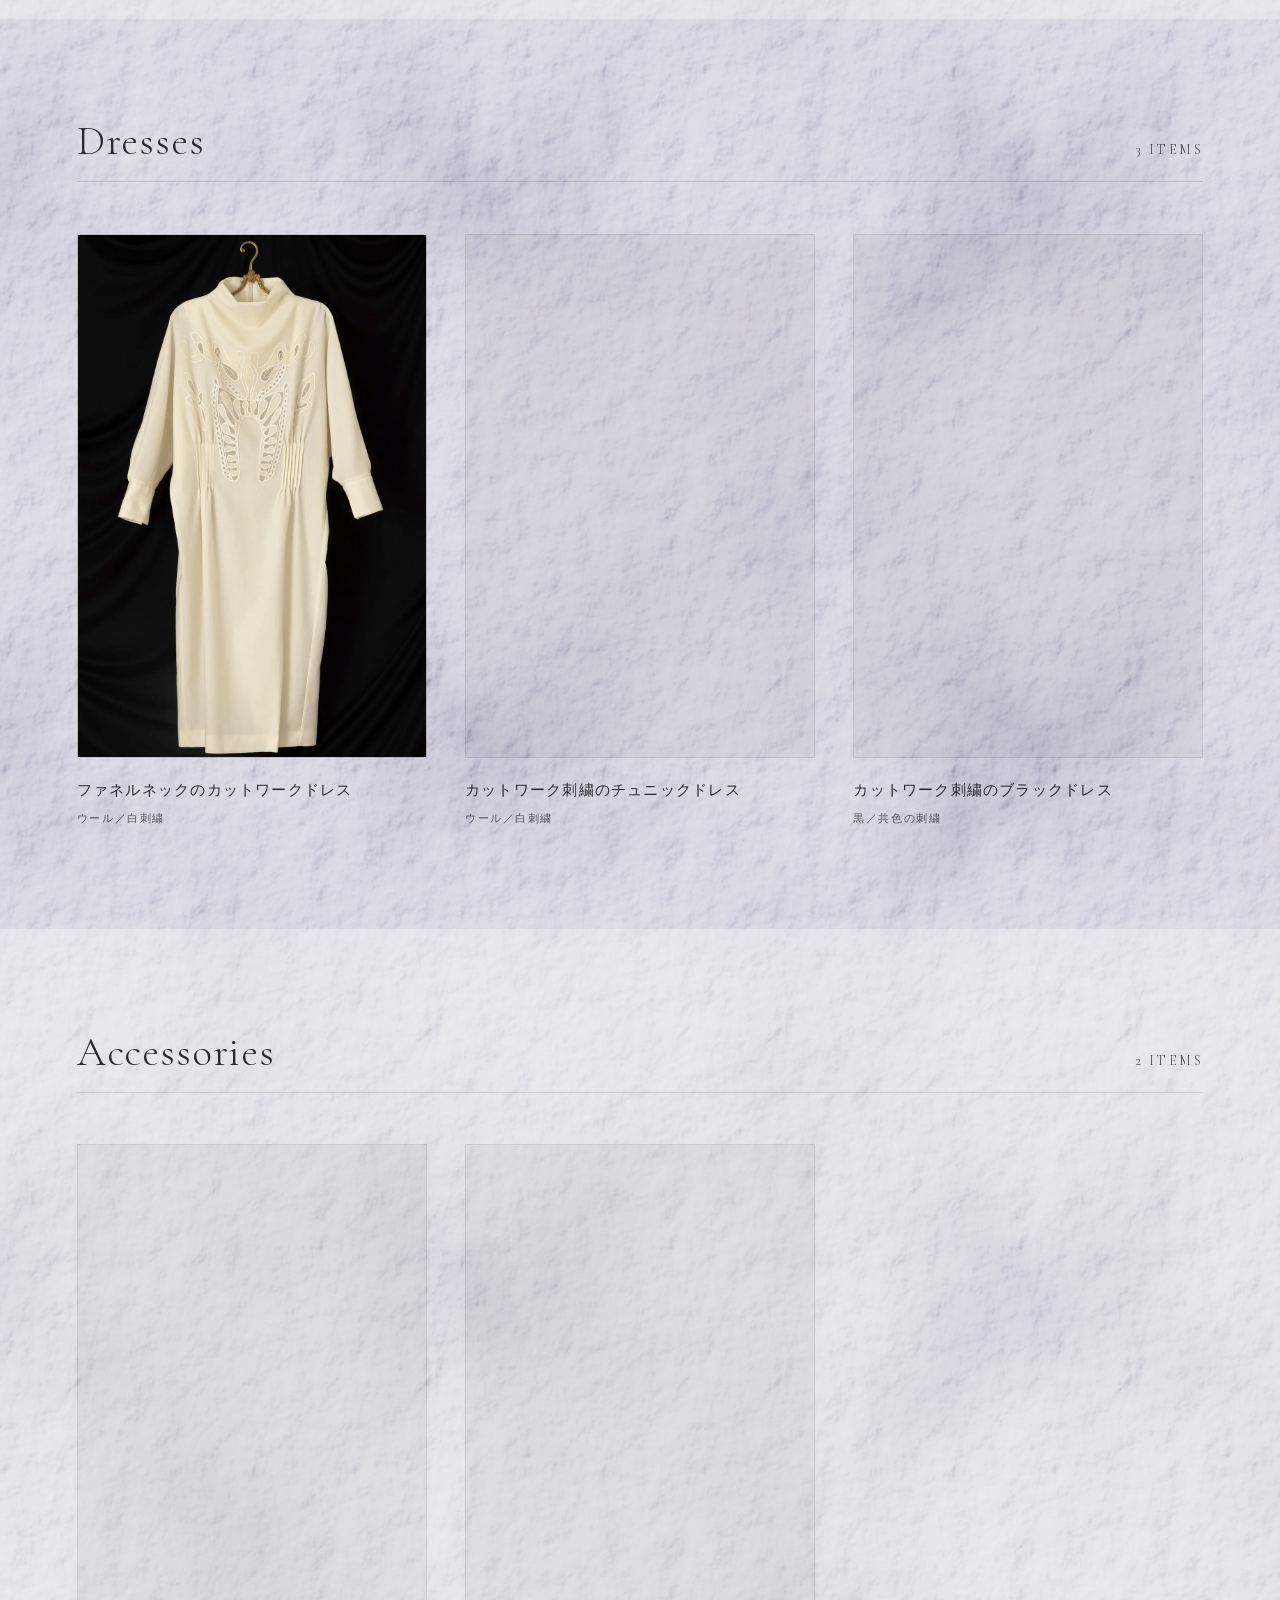
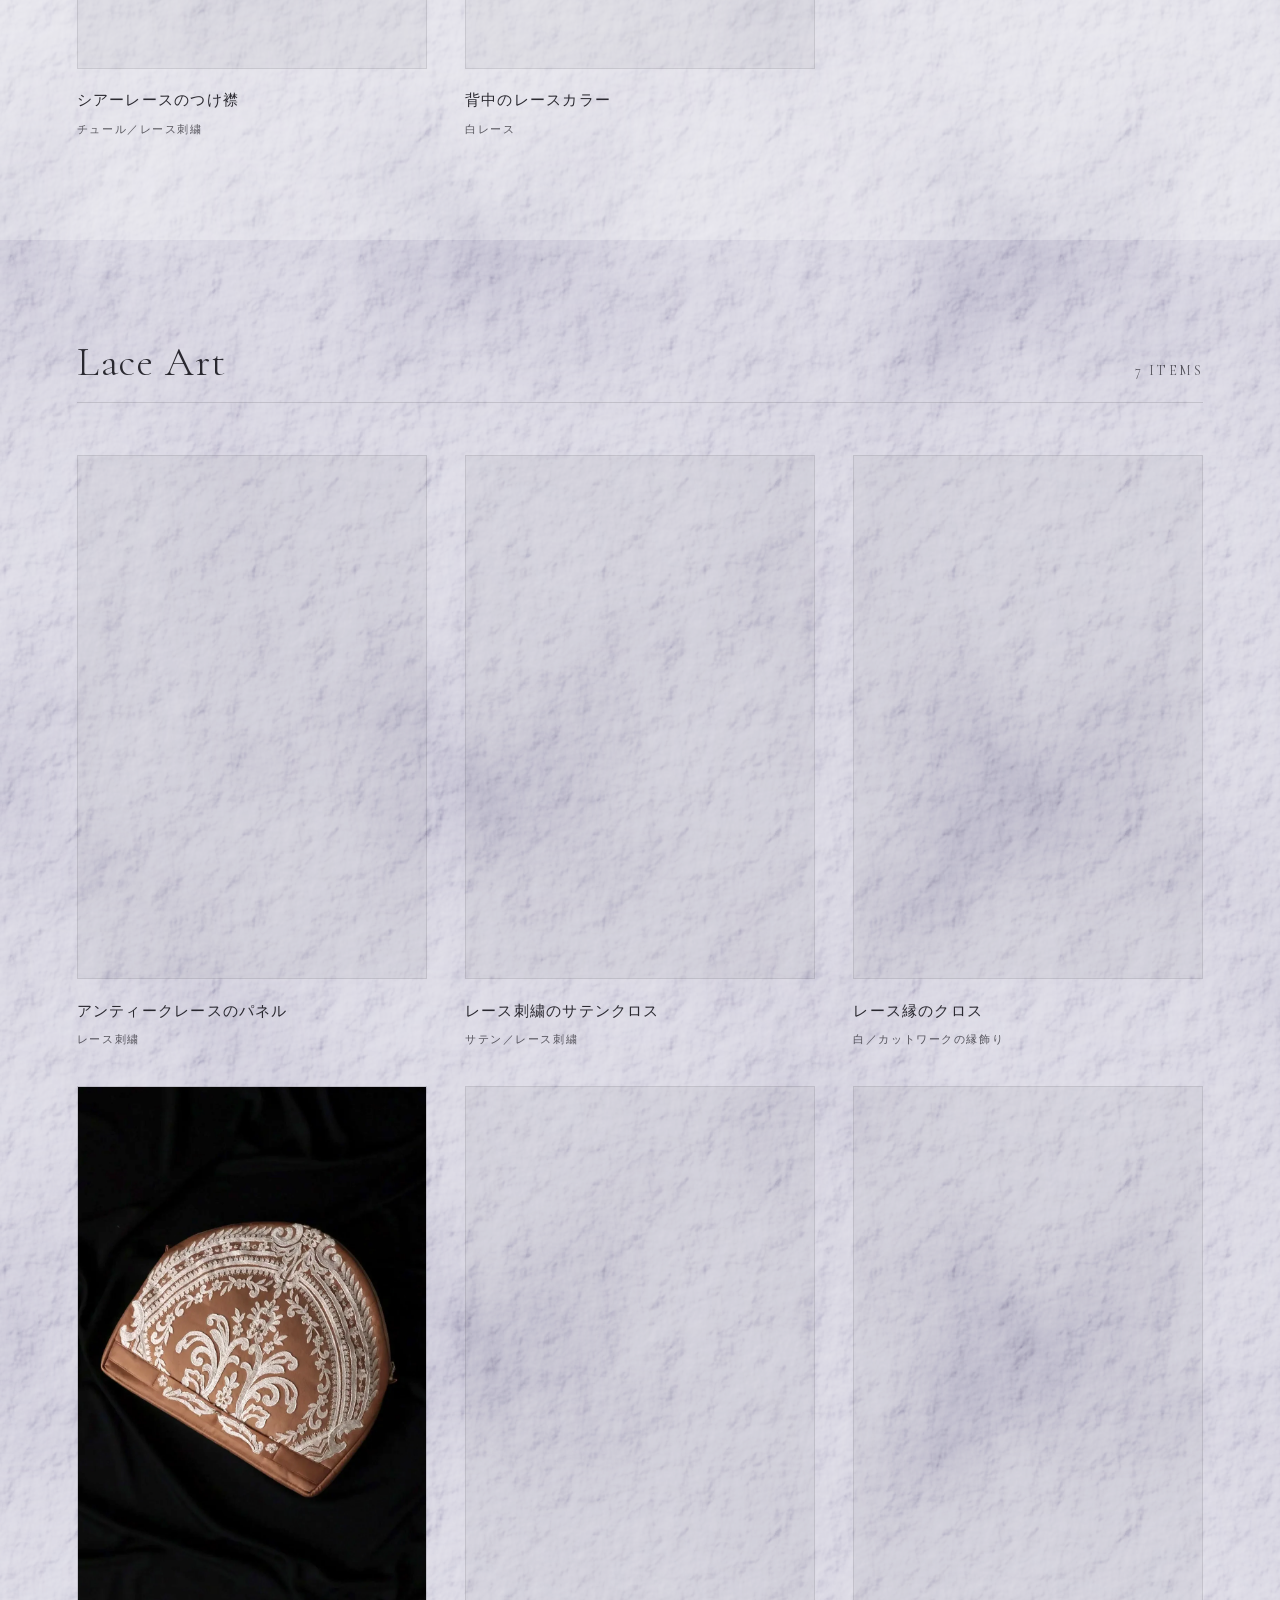
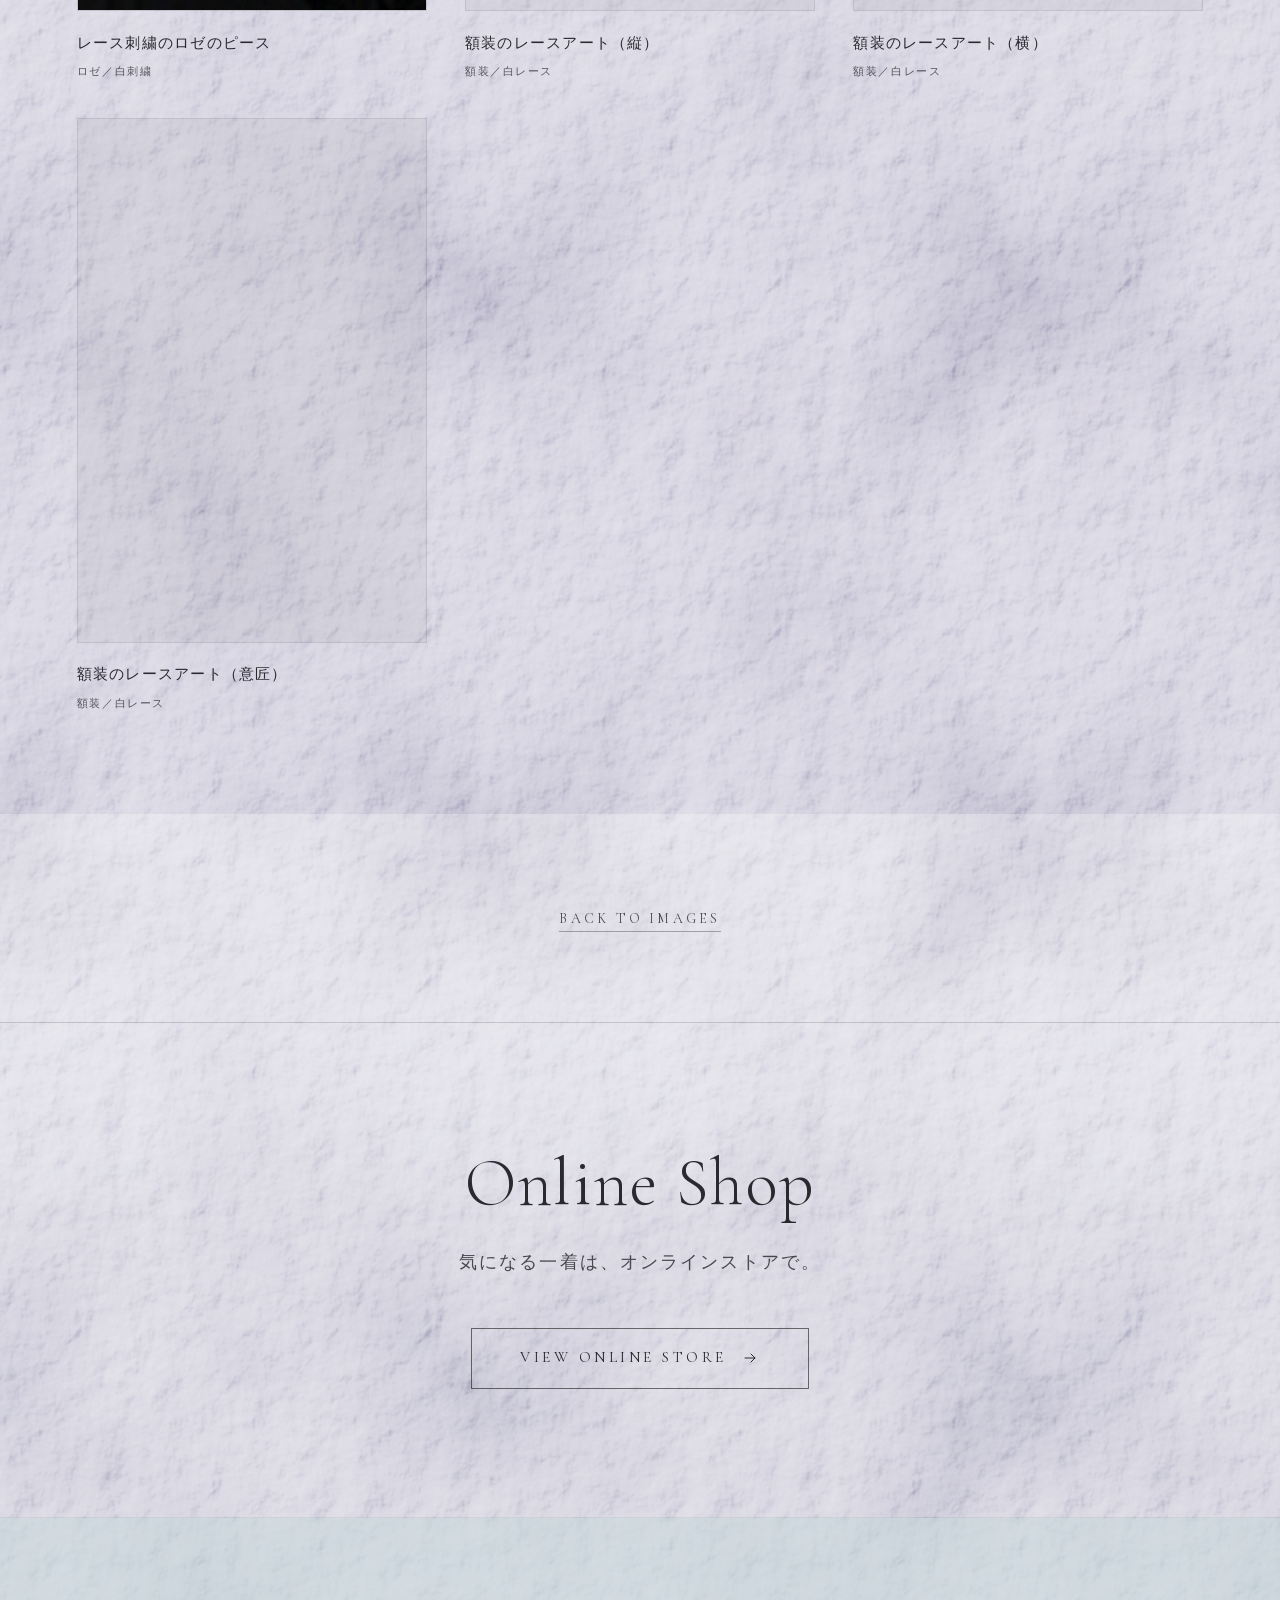
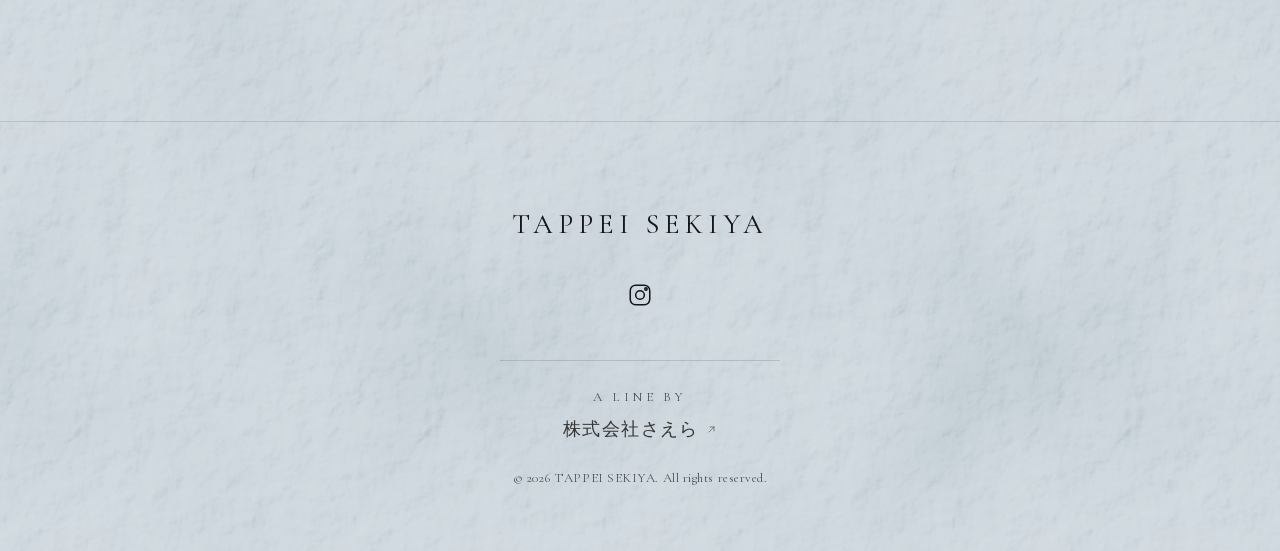
==== commit 2af51459: "publish 2026-09-30 01:10:44" ====
--- a/collection/index.html
+++ b/collection/index.html
@@ -488,7 +488,7 @@
           </li>
           <li class="collection-item">
             <figure class="collection-item__media">
-              <img src="../images/item_jacket_double.webp" alt="ダブルブレストジャケット" loading="lazy" decoding="async" />
+              <img src="../images/item_jacket_double_g.webp" alt="ダブルブレストジャケット" loading="lazy" decoding="async" />
             </figure>
             <div class="collection-item__meta">
               <h2 class="collection-item__name">ダブルブレスト<wbr>ジャケット</h2>
@@ -497,7 +497,7 @@
           </li>
                   <li class="collection-item">
             <figure class="collection-item__media">
-              <img src="../images/item_jacket_beige_lace.webp" alt="レース刺繍のジャケット" loading="lazy" decoding="async" />
+              <img src="../images/item_jacket_beige_lace_g.webp" alt="レース刺繍のジャケット" loading="lazy" decoding="async" />
             </figure>
             <div class="collection-item__meta">
               <h2 class="collection-item__name">レース刺繍のジャケット</h2>
@@ -525,7 +525,7 @@
         <ul class="collection-grid">
           <li class="collection-item">
             <figure class="collection-item__media">
-              <img src="../images/item_skirt_cutwork.webp" alt="カットワーク刺繍のスカート" loading="lazy" decoding="async" />
+              <img src="../images/item_skirt_cutwork_g.webp" alt="カットワーク刺繍のスカート" loading="lazy" decoding="async" />
             </figure>
             <div class="collection-item__meta">
               <h2 class="collection-item__name">カットワーク刺繍のスカート</h2>
@@ -544,7 +544,7 @@
         <ul class="collection-grid">
           <li class="collection-item">
             <figure class="collection-item__media">
-              <img src="../images/item_dress_funnel_cutwork.webp" alt="ファネルネックのカットワークドレス" loading="lazy" decoding="async" />
+              <img src="../images/item_dress_funnel_cutwork_g.webp" alt="ファネルネックのカットワークドレス" loading="lazy" decoding="async" />
             </figure>
             <div class="collection-item__meta">
               <h2 class="collection-item__name">ファネルネックのカットワークドレス</h2>
@@ -553,7 +553,7 @@
           </li>
           <li class="collection-item">
             <figure class="collection-item__media">
-              <img src="../images/item_dress_tunic_cutwork.webp" alt="カットワーク刺繍のチュニックドレス" loading="lazy" decoding="async" />
+              <img src="../images/item_dress_tunic_cutwork_g.webp" alt="カットワーク刺繍のチュニックドレス" loading="lazy" decoding="async" />
             </figure>
             <div class="collection-item__meta">
               <h2 class="collection-item__name">カットワーク刺繍のチュニックドレス</h2>
@@ -562,7 +562,7 @@
           </li>
                   <li class="collection-item">
             <figure class="collection-item__media">
-              <img src="../images/item_dress_black.webp" alt="カットワーク刺繍のブラックドレス" loading="lazy" decoding="async" />
+              <img src="../images/item_dress_black_g.webp" alt="カットワーク刺繍のブラックドレス" loading="lazy" decoding="async" />
             </figure>
             <div class="collection-item__meta">
               <h2 class="collection-item__name">カットワーク刺繍のブラックドレス</h2>
@@ -581,7 +581,7 @@
         <ul class="collection-grid">
           <li class="collection-item">
             <figure class="collection-item__media">
-              <img src="../images/archive_collar.webp" alt="シアーレースのつけ襟" loading="lazy" decoding="async" />
+              <img src="../images/archive_collar_g.webp" alt="シアーレースのつけ襟" loading="lazy" decoding="async" />
             </figure>
             <div class="collection-item__meta">
               <h2 class="collection-item__name">シアーレースのつけ襟</h2>
@@ -609,7 +609,7 @@
         <ul class="collection-grid">
           <li class="collection-item">
             <figure class="collection-item__media">
-              <img src="../images/archive_lace_piece.webp" alt="アンティークレースのパネル" loading="lazy" decoding="async" />
+              <img src="../images/archive_lace_piece_g.webp" alt="アンティークレースのパネル" loading="lazy" decoding="async" />
             </figure>
             <div class="collection-item__meta">
               <h2 class="collection-item__name">アンティークレースのパネル</h2>
@@ -618,7 +618,7 @@
           </li>
           <li class="collection-item">
             <figure class="collection-item__media">
-              <img src="../images/archive_gold_drape.webp" alt="レース刺繍のサテンクロス" loading="lazy" decoding="async" />
+              <img src="../images/archive_gold_drape_g.webp" alt="レース刺繍のサテンクロス" loading="lazy" decoding="async" />
             </figure>
             <div class="collection-item__meta">
               <h2 class="collection-item__name">レース刺繍のサテンクロス</h2>
@@ -627,7 +627,7 @@
           </li>
                   <li class="collection-item">
             <figure class="collection-item__media">
-              <img src="../images/lace_cloth_chair.webp" alt="レース縁のクロス" loading="lazy" decoding="async" />
+              <img src="../images/lace_cloth_chair_g.webp" alt="レース縁のクロス" loading="lazy" decoding="async" />
             </figure>
             <div class="collection-item__meta">
               <h2 class="collection-item__name">レース縁のクロス</h2>
@@ -636,7 +636,7 @@
           </li>
           <li class="collection-item">
             <figure class="collection-item__media">
-              <img src="../images/lace_rose_piece.webp" alt="レース刺繍のロゼのピース" loading="lazy" decoding="async" />
+              <img src="../images/lace_rose_piece_g.webp" alt="レース刺繍のロゼのピース" loading="lazy" decoding="async" />
             </figure>
             <div class="collection-item__meta">
               <h2 class="collection-item__name">レース刺繍のロゼのピース</h2>
@@ -645,7 +645,7 @@
           </li>
           <li class="collection-item">
             <figure class="collection-item__media">
-              <img src="../images/lace_art_framed_03.webp" alt="額装のレースアート（縦）" loading="lazy" decoding="async" />
+              <img src="../images/lace_art_framed_03_g.webp" alt="額装のレースアート（縦）" loading="lazy" decoding="async" />
             </figure>
             <div class="collection-item__meta">
               <h2 class="collection-item__name">額装のレースアート（縦）</h2>
@@ -663,7 +663,7 @@
           </li>
           <li class="collection-item">
             <figure class="collection-item__media">
-              <img src="../images/lace_art_framed_02.webp" alt="額装のレースアート（意匠）" loading="lazy" decoding="async" />
+              <img src="../images/lace_art_framed_02_g.webp" alt="額装のレースアート（意匠）" loading="lazy" decoding="async" />
             </figure>
             <div class="collection-item__meta">
               <h2 class="collection-item__name">額装のレースアート（意匠）</h2>
--- a/style.css
+++ b/style.css
@@ -3494,3 +3494,59 @@
 html body #about { padding-top: 144px !important; }
 html body #images { padding-top: 144px !important; }
 }
+@media (min-width: 769px) {
+html body .atelier-row__grid--four { grid-template-columns: 1.3fr 1fr 1fr 1fr; align-items: end; }
+html body .ed-dark.atelier-row .atelier-row__grid--four figure:nth-child(2),
+html body .ed-dark.atelier-row .atelier-row__grid--four figure:nth-child(3) { transform: none; }
+html body .ed-dark.atelier-row .atelier-row__grid--four figure:nth-child(3) { transform: translateY(clamp(1.5rem, 4vw, 4.5rem)); }
+html body #stores .stockist-grid { grid-template-columns: repeat(3, 1fr); gap: 0 4vw; }
+}
+@media (max-width: 768px) {
+html body .atelier-row__grid--four { grid-template-columns: 1fr 1fr; }
+}
+.atelier-row__lead { margin: 0; }
+.atelier-row__note {
+margin: clamp(1.6rem, 2.4vw, 2.4rem) 0 0; text-align: right; font-family: var(--font-jp-serif);
+font-size: clamp(0.92rem, 1.1vw, 1.08rem); letter-spacing: 0.14em; color: var(--on-plate-3);
+}
+[data-rise] { transform: translateY(12px); filter: blur(4px);
+transition: opacity .6s cubic-bezier(.22,.61,.36,1), transform .6s cubic-bezier(.22,.61,.36,1), filter .6s cubic-bezier(.22,.61,.36,1); }
+[data-fade] { transform: scale(1.018); transition: opacity .7s cubic-bezier(.22,.61,.36,1), transform .9s cubic-bezier(.22,.61,.36,1); }
+.ed-chapter__num { transition: opacity .6s ease .15s; }
+.motion-frame { position: relative; }
+.motion-play {
+position: absolute; left: 50%; top: 50%; transform: translate(-50%, -50%);
+width: 104px; height: 104px; border-radius: 50%; border: 1px solid rgba(242, 241, 238, 0.7); background: rgba(10, 10, 12, 0.18);
+color: #f2f1ee; font-family: var(--font-serif); font-size: 0.82rem; letter-spacing: 0.3em; text-transform: uppercase; padding-left: 0.3em;
+cursor: pointer; backdrop-filter: blur(2px); transition: opacity .4s ease, background .4s ease;
+}
+.motion-play:hover { background: rgba(10, 10, 12, 0.34); }
+.motion-frame.is-playing .motion-play { opacity: 0; pointer-events: none; }
+.motion-frame.is-playing .motion-video { cursor: pointer; }
+@media (hover: hover) and (prefers-reduced-motion: no-preference) {
+.atelier-row figure, .cloth-row__grid figure, .images-portrait, .archive-item figure, .poetry-section figure,
+.img-block, .closing-editorial__image { overflow: hidden; }
+.atelier-row figure img, .cloth-row__grid figure img, .images-portrait img, .poetry-section figure img,
+.img-block img, .closing-editorial__image img { transition: scale .9s cubic-bezier(.22,.61,.36,1); }
+.atelier-row figure:hover img, .cloth-row__grid figure:hover img, .images-portrait:hover img, .poetry-section figure:hover img,
+.img-block:hover img, .closing-editorial__image:hover img { scale: 1.025; }
+.stockist-map, .about-parent-link { border-bottom-color: transparent !important; background-image: linear-gradient(currentColor, currentColor);
+background-repeat: no-repeat; background-size: 100% 1px; background-position: 100% 100%; opacity: 1 !important;
+transition: background-size .45s cubic-bezier(.22,.61,.36,1) !important; }
+.stockist-map { background-image: linear-gradient(rgba(17,17,17,.45), rgba(17,17,17,.45)); }
+.about-parent-link { background-image: linear-gradient(rgba(17,17,17,.35), rgba(17,17,17,.35)); }
+.stockist-map:hover, .about-parent-link:hover { animation: khz-redraw .7s cubic-bezier(.22,.61,.36,1); }
+@keyframes khz-redraw { 0% { background-size: 100% 1px; background-position: 100% 100%; }
+45% { background-size: 0% 1px; background-position: 100% 100%; } 46% { background-size: 0% 1px; background-position: 0% 100%; }
+100% { background-size: 100% 1px; background-position: 0% 100%; } }
+.ed-dark .online-shop-btn, .ed-dark.contact-section .signature-contact { background-image: linear-gradient(var(--on-plate), var(--on-plate));
+background-repeat: no-repeat; background-size: 100% 0%; background-position: 50% 100%;
+transition: background-size .5s cubic-bezier(.22,.61,.36,1), color .5s ease, border-color .5s ease !important; }
+.ed-dark .online-shop-btn:hover, .ed-dark.contact-section .signature-contact:hover { background-color: transparent !important; background-size: 100% 100%; }
+}
+@media (hover: none) {
+a:active, button:active, .images-portrait:active { opacity: .6; transition: opacity .1s; }
+}
+html body .poetry-section .poetry-line { color: #05080a; }
+html body .poetry-section .poetry-label { color: #05080a; }
+html body #about > p { color: #555555; }
